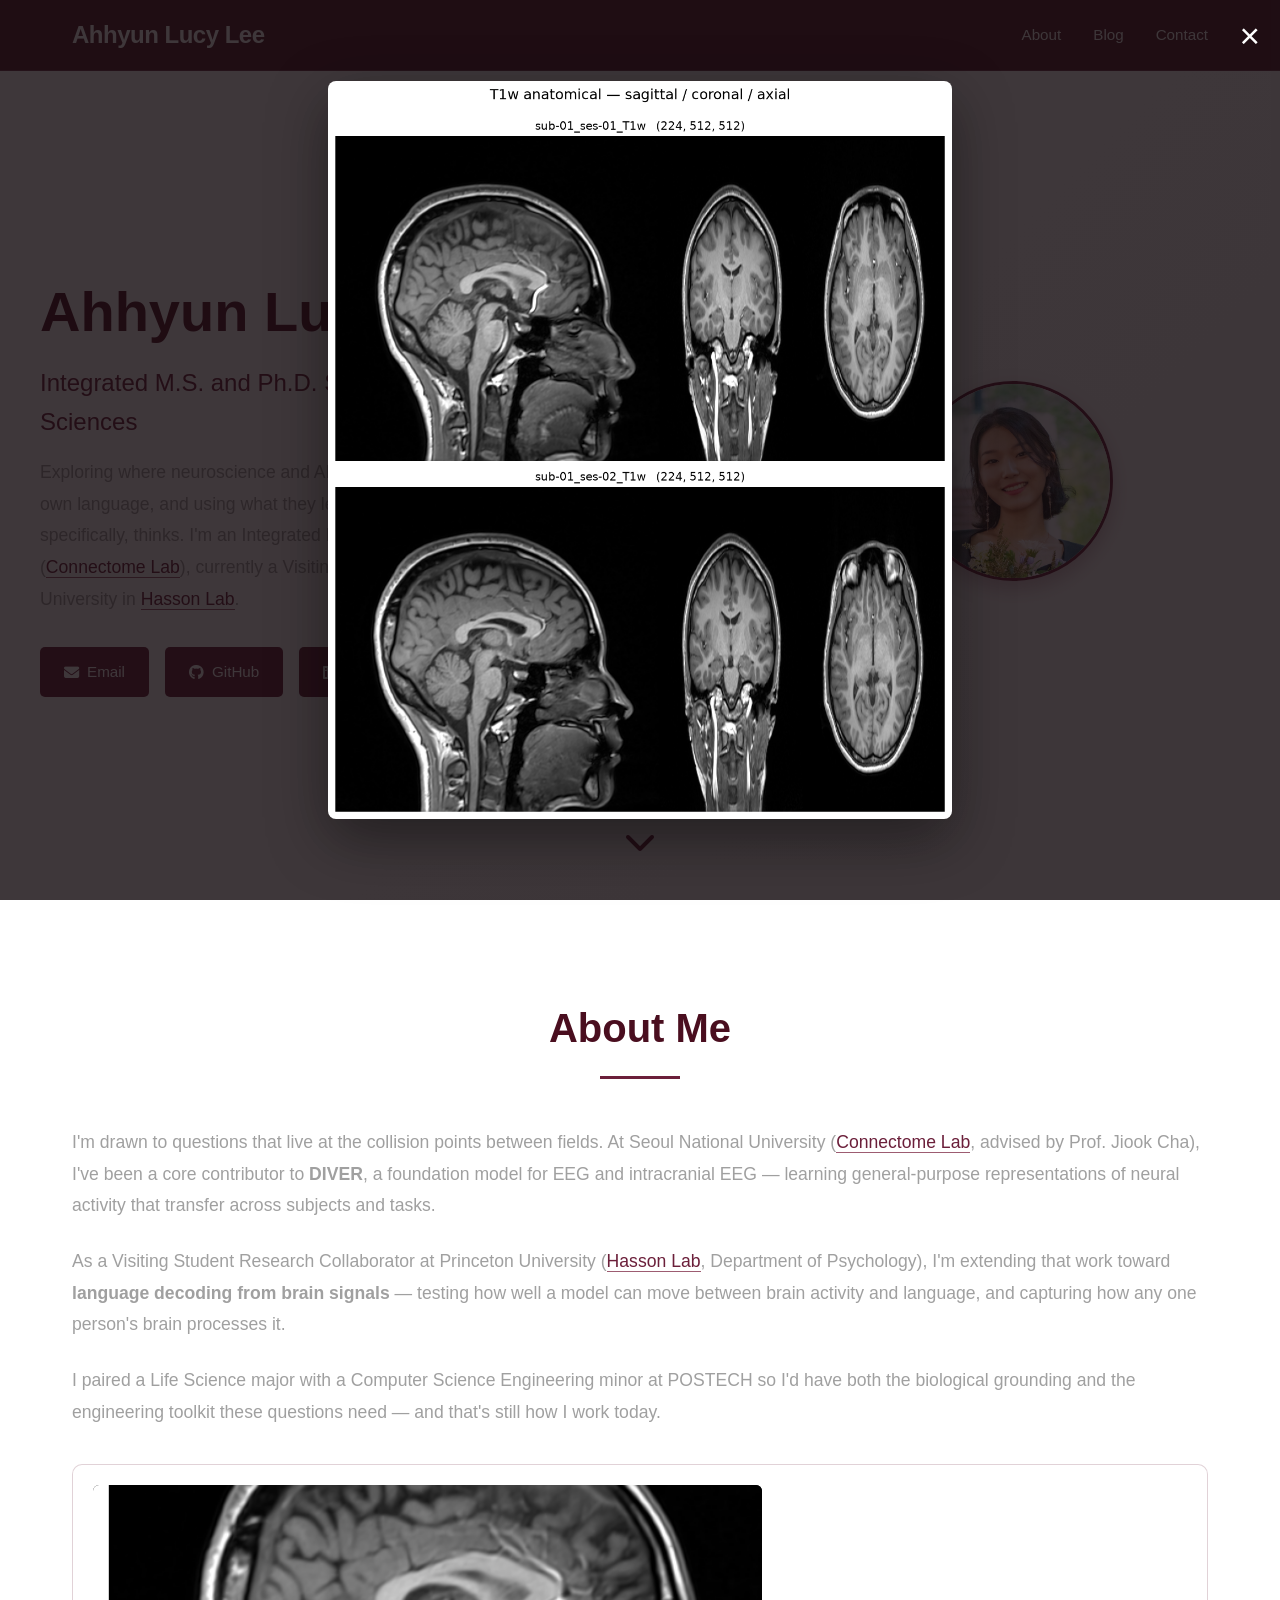
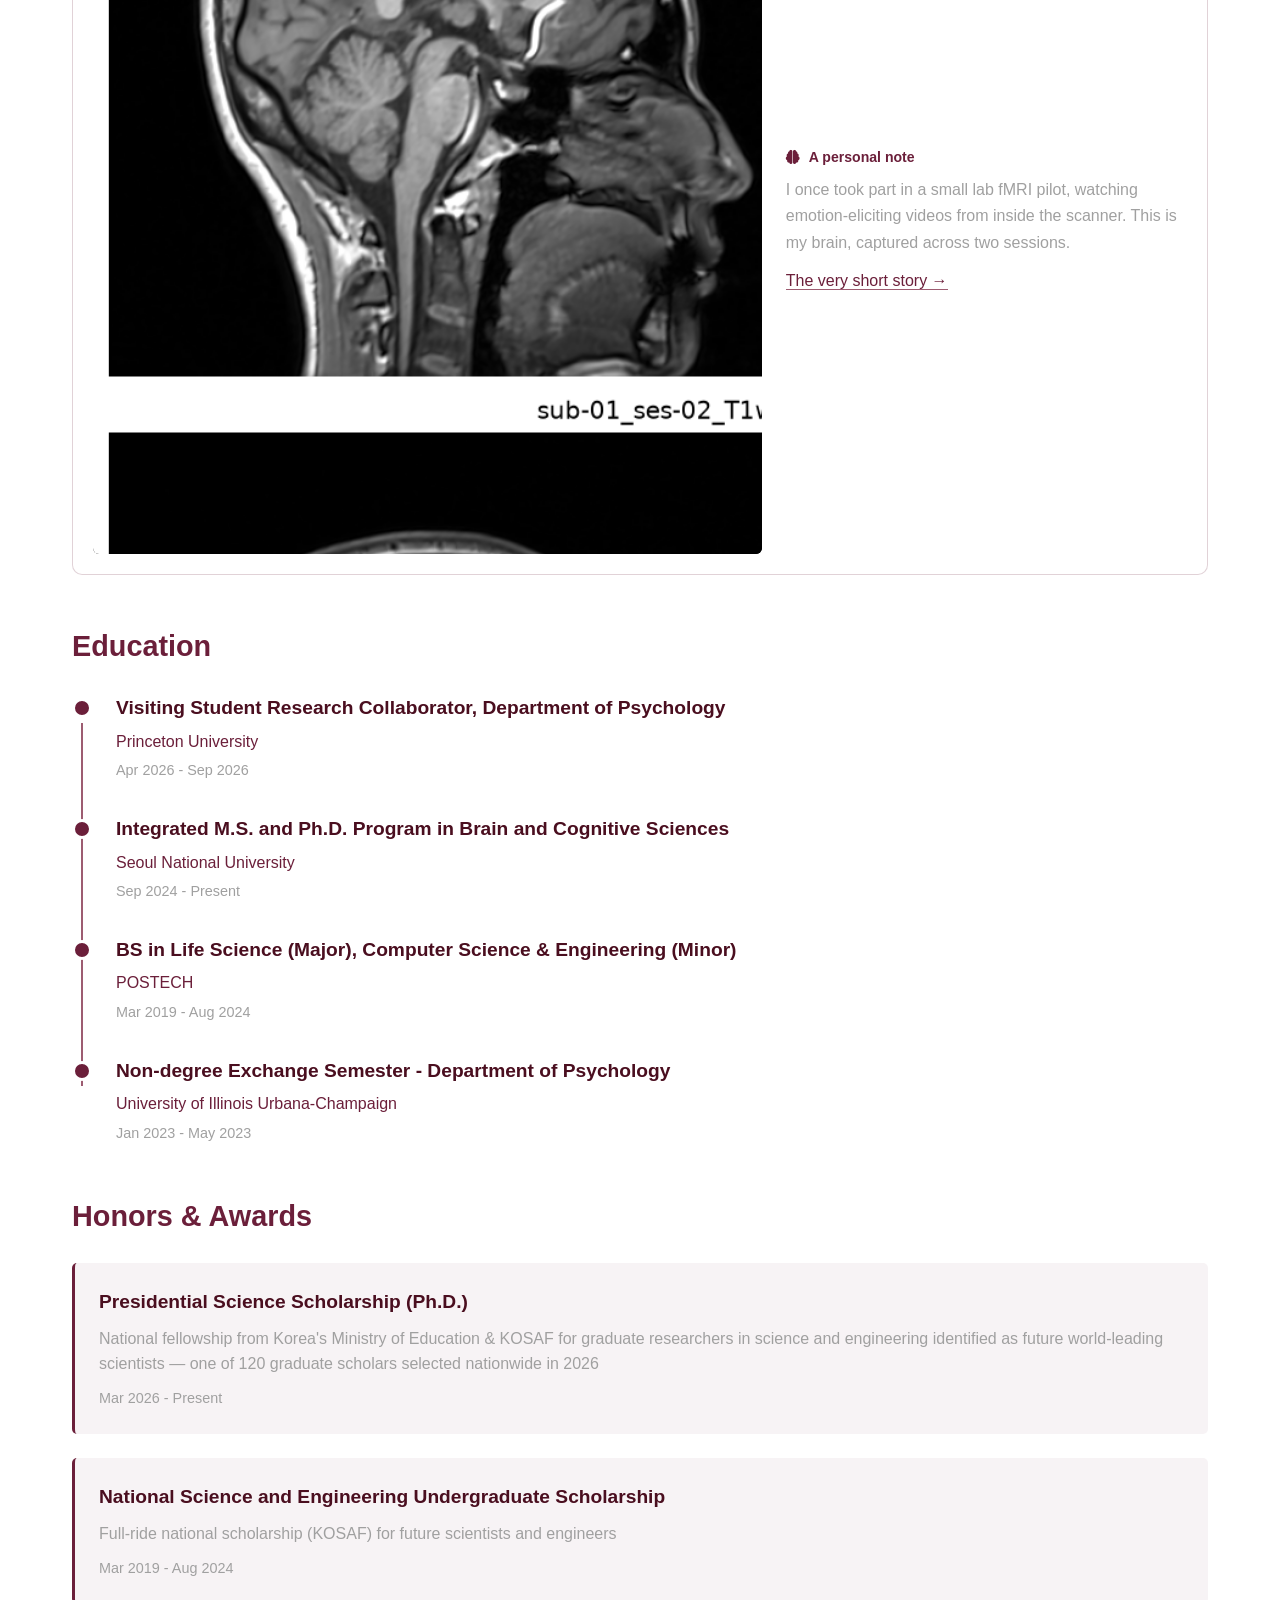
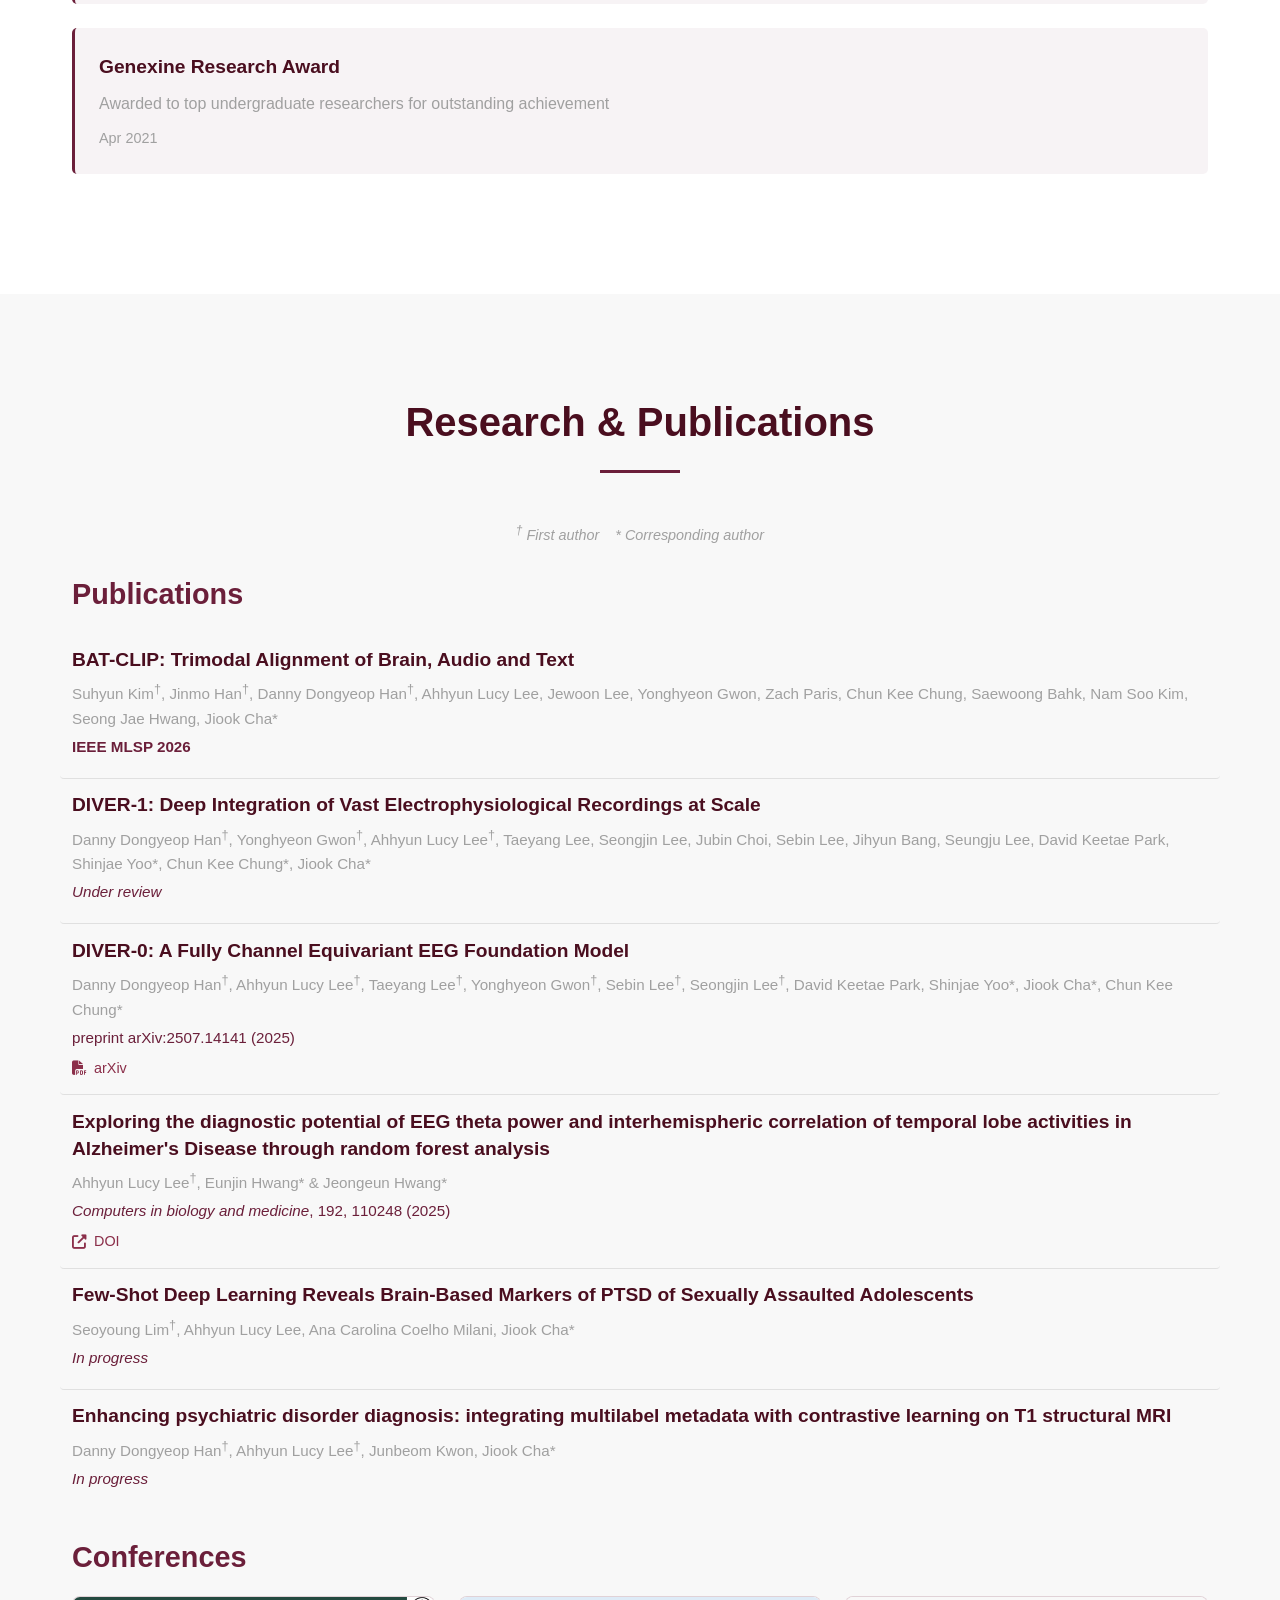
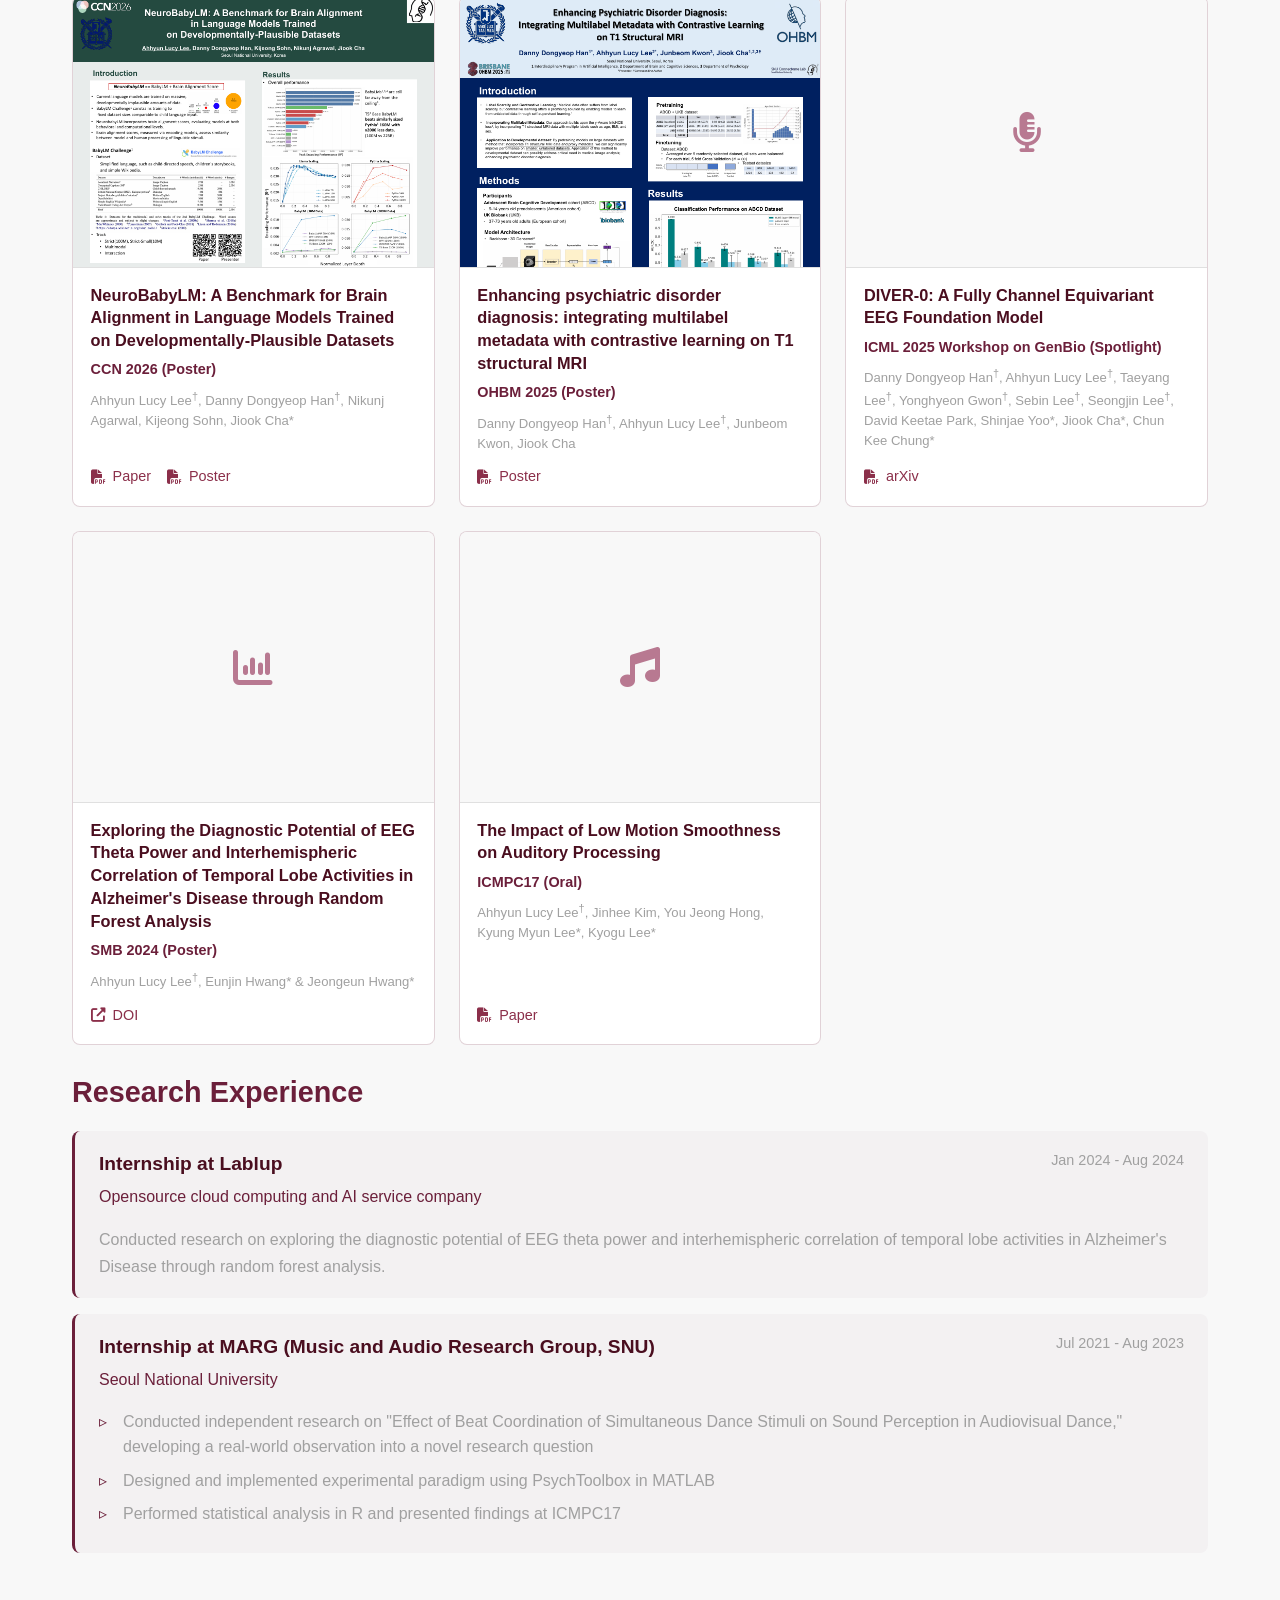
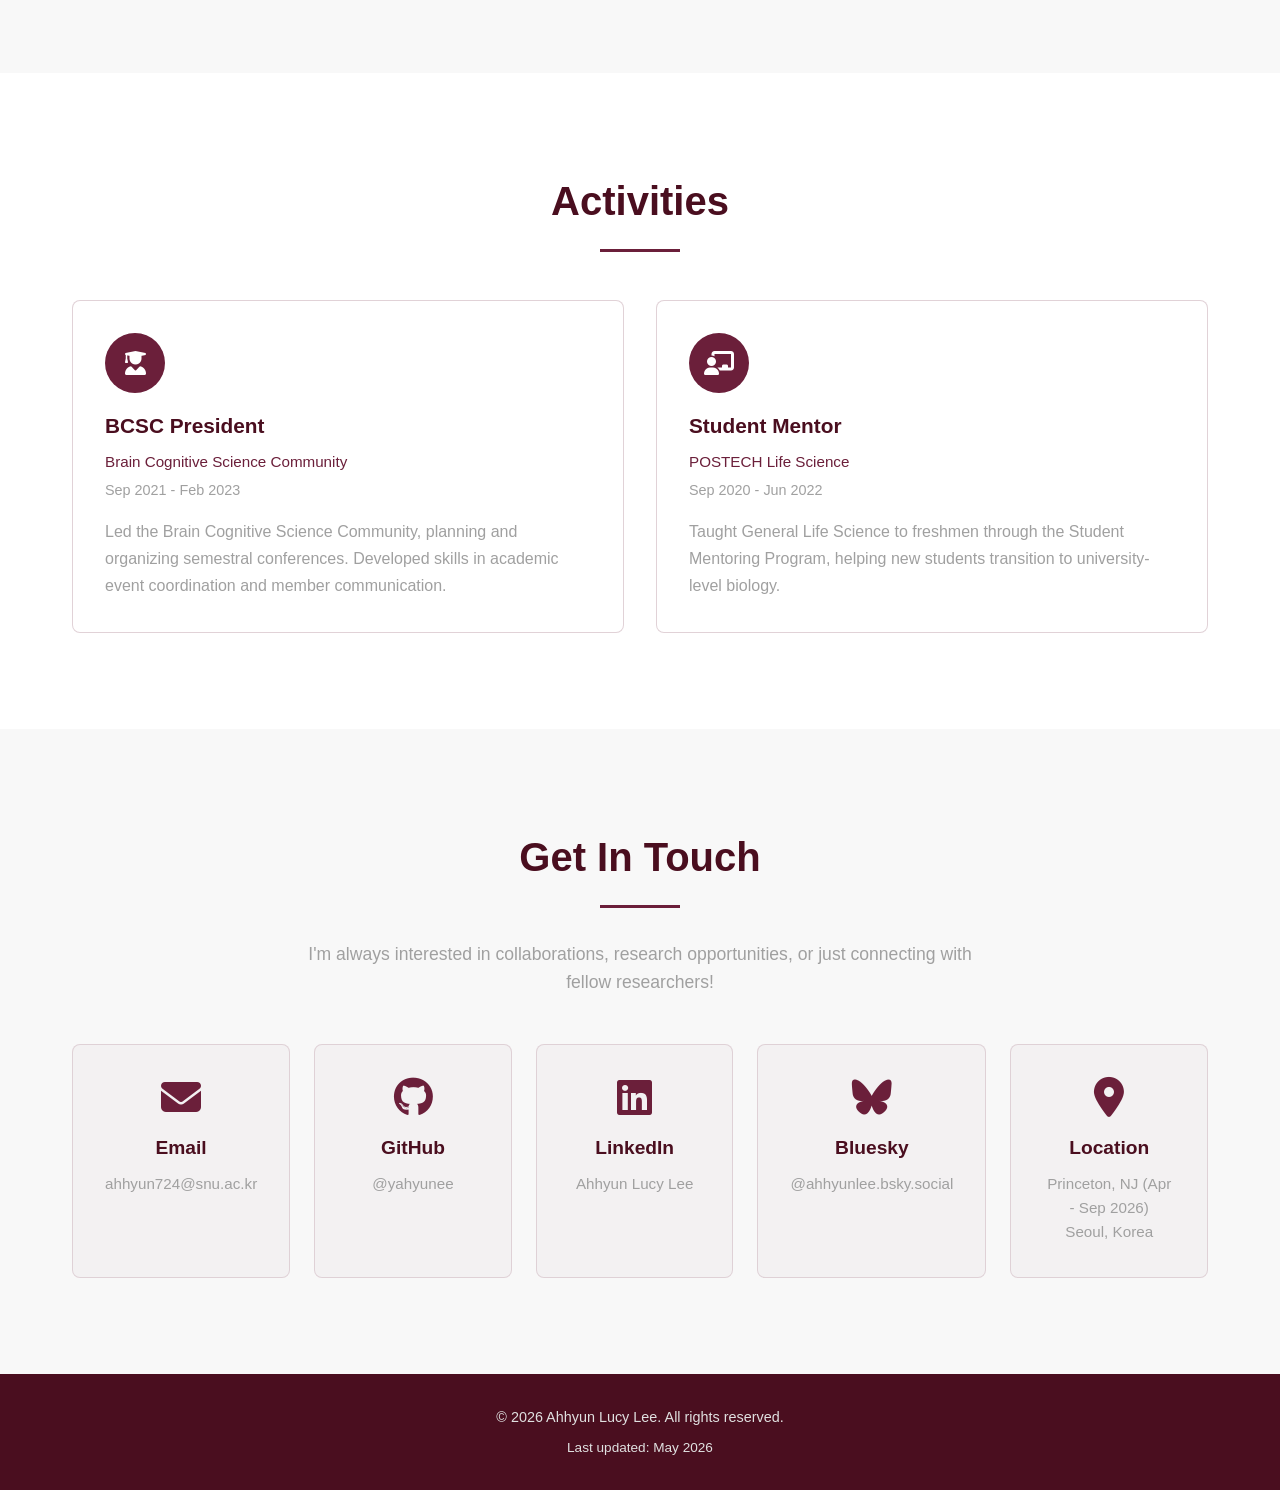
==== index.html @ 01985af8 "Reveal brain scan from profile photo" ====
<!DOCTYPE html>
<html lang="en">
<head>
    <meta charset="UTF-8">
    <meta name="viewport" content="width=device-width, initial-scale=1.0">
    <title>Ahhyun Lucy Lee</title>
    <link rel="icon" type="image/svg+xml" href="favicon.svg">
    <link rel="stylesheet" href="styles.css">
    <link rel="stylesheet" href="https://cdnjs.cloudflare.com/ajax/libs/font-awesome/6.7.2/css/all.min.css">
</head>
<body>
    <!-- Navigation -->
    <nav class="navbar">
        <div class="nav-container">
            <a href="index.html" class="nav-logo">Ahhyun Lucy Lee</a>
            <ul class="nav-menu">
                <li><a href="index.html" class="nav-link active">About</a></li>
                <li><a href="blog.html" class="nav-link">Blog</a></li>
                <li><a href="#contact" class="nav-link">Contact</a></li>
            </ul>
        </div>
    </nav>

    <!-- Hero Section -->
    <section id="home" class="hero">
        <div class="hero-content">
            <div class="hero-text">
                <h1 class="hero-title">Ahhyun Lucy Lee</h1>
                <p class="hero-subtitle">Integrated M.S. and Ph.D. Student in Brain & Cognitive Sciences</p>
                <p class="hero-description">Exploring where neuroscience and AI collide — teaching machines to read the brain's own language, and using what they learn to understand how any one person, specifically, thinks. I'm an Integrated M.S./Ph.D. student at Seoul National University (<a href="https://www.connectomelab.com/" target="_blank" class="inline-link">Connectome Lab</a>), currently a Visiting Student Research Collaborator at Princeton University in <a href="https://hassonlab.princeton.edu/" target="_blank" class="inline-link">Hasson Lab</a>.</p>
                <div class="hero-links">
                    <a href="mailto:ahhyun724@snu.ac.kr" class="hero-btn"><i class="fas fa-envelope"></i> Email</a>
                    <a href="https://github.com/yahyunee" target="_blank" class="hero-btn"><i class="fab fa-github"></i> GitHub</a>
                    <a href="https://www.linkedin.com/in/ahhyun-lucy-lee-64332526b/" target="_blank" class="hero-btn"><i class="fab fa-linkedin"></i> LinkedIn</a>
                    <a href="CV_Ahhyun_Lucy_Lee.pdf" download class="hero-btn"><i class="fas fa-file-pdf"></i> Download CV</a>
                </div>
            </div>
            <!-- Your graduation photo -->
            <div class="hero-image">
                <button class="profile-photo-trigger" type="button" aria-label="View Ahhyun Lucy Lee's structural MRI" aria-expanded="false" aria-controls="brain-reveal-panel">
                    <img src="Image_graduation.png" alt="Ahhyun Lucy Lee" class="profile-photo">
                </button>
            </div>
        </div>
        <a href="#about" class="scroll-down">
            <i class="fas fa-chevron-down"></i>
        </a>
    </section>

    <!-- About Section -->
    <section id="about" class="section">
        <div class="container">
            <h2 class="section-title">About Me</h2>
            <div class="about-content">
                <p class="about-text">
                    I'm drawn to questions that live at the collision points between fields. At Seoul National University (<a href="https://www.connectomelab.com/" target="_blank" class="inline-link">Connectome Lab</a>, advised by Prof. Jiook Cha), I've been a core contributor to <strong>DIVER</strong>, a foundation model for EEG and intracranial EEG — learning general-purpose representations of neural activity that transfer across subjects and tasks.
                </p>
                <p class="about-text">
                    As a Visiting Student Research Collaborator at Princeton University (<a href="https://hassonlab.princeton.edu/" target="_blank" class="inline-link">Hasson Lab</a>, Department of Psychology), I'm extending that work toward <strong>language decoding from brain signals</strong> — testing how well a model can move between brain activity and language, and capturing how any one person's brain processes it.
                </p>
                <p class="about-text">
                    I paired a Life Science major with a Computer Science Engineering minor at POSTECH so I'd have both the biological grounding and the engineering toolkit these questions need — and that's still how I work today.
                </p>

                <aside class="personal-note">
                    <div class="brain-sagittal-preview">
                        <img src="images/personal-fmri-anatomical.png" alt="Sagittal structural MRI view from Ahhyun Lucy Lee's fMRI pilot participation" loading="lazy">
                    </div>
                    <div>
                        <p class="personal-note-label"><i class="fas fa-brain" aria-hidden="true"></i> A personal note</p>
                        <p>I once took part in a small lab fMRI pilot, watching emotion-eliciting videos from inside the scanner. This is my brain, captured across two sessions.</p>
                        <a href="blog.html#post-personal-fmri-pilot" class="inline-link">The very short story →</a>
                    </div>
                </aside>
                <div class="brain-reveal-panel" id="brain-reveal-panel" hidden>
                    <button class="brain-reveal-close" type="button" aria-label="Close brain scan">×</button>
                    <img src="images/personal-fmri-anatomical.png" alt="Structural MRI views from Ahhyun Lucy Lee's fMRI pilot participation">
                </div>

                <div class="education-timeline">
                    <h3 class="subsection-title">Education</h3>
                    <div class="timeline-item">
                        <div class="timeline-marker"></div>
                        <div class="timeline-content">
                            <h4>Visiting Student Research Collaborator, Department of Psychology</h4>
                            <p class="institution">Princeton University</p>
                            <p class="period">Apr 2026 - Sep 2026</p>
                        </div>
                    </div>
                    <div class="timeline-item">
                        <div class="timeline-marker"></div>
                        <div class="timeline-content">
                            <h4>Integrated M.S. and Ph.D. Program in Brain and Cognitive Sciences</h4>
                            <p class="institution">Seoul National University</p>
                            <p class="period">Sep 2024 - Present</p>
                        </div>
                    </div>
                    <div class="timeline-item">
                        <div class="timeline-marker"></div>
                        <div class="timeline-content">
                            <h4>BS in Life Science (Major), Computer Science & Engineering (Minor)</h4>
                            <p class="institution">POSTECH</p>
                            <p class="period">Mar 2019 - Aug 2024</p>
                        </div>
                    </div>
                    <div class="timeline-item">
                        <div class="timeline-marker"></div>
                        <div class="timeline-content">
                            <h4>Non-degree Exchange Semester - Department of Psychology</h4>
                            <p class="institution">University of Illinois Urbana-Champaign</p>
                            <p class="period">Jan 2023 - May 2023</p>
                        </div>
                    </div>
                </div>

                <div class="awards">
                    <h3 class="subsection-title">Honors & Awards</h3>
                    <div class="award-item">
                        <h4>Presidential Science Scholarship (Ph.D.)</h4>
                        <p>National fellowship from Korea's Ministry of Education &amp; KOSAF for graduate researchers in science and engineering identified as future world-leading scientists &mdash; one of 120 graduate scholars selected nationwide in 2026</p>
                        <span class="period">Mar 2026 - Present</span>
                    </div>
                    <div class="award-item">
                        <h4>National Science and Engineering Undergraduate Scholarship</h4>
                        <p>Full-ride national scholarship (KOSAF) for future scientists and engineers</p>
                        <span class="period">Mar 2019 - Aug 2024</span>
                    </div>
                    <div class="award-item">
                        <h4>Genexine Research Award</h4>
                        <p>Awarded to top undergraduate researchers for outstanding achievement</p>
                        <span class="period">Apr 2021</span>
                    </div>
                </div>
            </div>
        </div>
    </section>

    <!-- Research Section -->
    <section id="research" class="section section-dark">
        <div class="container">
            <h2 class="section-title">Research & Publications</h2>

            <p class="authorship-note"><sup>†</sup> First author &nbsp;&nbsp; * Corresponding author</p>

            <div class="research-category">
                <h3 class="subsection-title">Publications</h3>
                <div class="research-item">
                    <h4 class="research-title">BAT-CLIP: Trimodal Alignment of Brain, Audio and Text</h4>
                    <p class="research-authors">Suhyun Kim<sup>†</sup>, Jinmo Han<sup>†</sup>, Danny Dongyeop Han<sup>†</sup>, Ahhyun Lucy Lee, Jewoon Lee, Yonghyeon Gwon, Zach Paris, Chun Kee Chung, Saewoong Bahk, Nam Soo Kim, Seong Jae Hwang, Jiook Cha*</p>
                    <p class="research-venue"><strong>IEEE MLSP 2026</strong></p>
                </div>
                <div class="research-item">
                    <h4 class="research-title">DIVER-1: Deep Integration of Vast Electrophysiological Recordings at Scale</h4>
                    <p class="research-authors">Danny Dongyeop Han<sup>†</sup>, Yonghyeon Gwon<sup>†</sup>, Ahhyun Lucy Lee<sup>†</sup>, Taeyang Lee, Seongjin Lee, Jubin Choi, Sebin Lee, Jihyun Bang, Seungju Lee, David Keetae Park, Shinjae Yoo*, Chun Kee Chung*, Jiook Cha*</p>
                    <p class="research-venue"><em>Under review</em></p>
                </div>
                <div class="research-item">
                    <h4 class="research-title">DIVER-0: A Fully Channel Equivariant EEG Foundation Model</h4>
                    <p class="research-authors">Danny Dongyeop Han<sup>†</sup>, Ahhyun Lucy Lee<sup>†</sup>, Taeyang Lee<sup>†</sup>, Yonghyeon Gwon<sup>†</sup>, Sebin Lee<sup>†</sup>, Seongjin Lee<sup>†</sup>, David Keetae Park, Shinjae Yoo*, Jiook Cha*, Chun Kee Chung*</p>
                    <p class="research-venue">preprint arXiv:2507.14141 (2025)</p>
                    <a href="https://arxiv.org/abs/2507.14141" target="_blank" class="research-link">
                        <i class="fas fa-file-pdf"></i> arXiv
                    </a>
                </div>
                <div class="research-item">
                    <h4 class="research-title">Exploring the diagnostic potential of EEG theta power and interhemispheric correlation of temporal lobe activities in Alzheimer's Disease through random forest analysis</h4>
                    <p class="research-authors">Ahhyun Lucy Lee<sup>†</sup>, Eunjin Hwang* & Jeongeun Hwang*</p>
                    <p class="research-venue"><em>Computers in biology and medicine</em>, 192, 110248 (2025)</p>
                    <a href="https://doi.org/10.1016/j.compbiomed.2025.110248" target="_blank" class="research-link">
                        <i class="fas fa-external-link-alt"></i> DOI
                    </a>
                </div>
                <div class="research-item">
                    <h4 class="research-title">Few-Shot Deep Learning Reveals Brain-Based Markers of PTSD of Sexually Assaulted Adolescents</h4>
                    <p class="research-authors">Seoyoung Lim<sup>†</sup>, Ahhyun Lucy Lee, Ana Carolina Coelho Milani, Jiook Cha*</p>
                    <p class="research-venue"><em>In progress</em></p>
                </div>
                <div class="research-item">
                    <h4 class="research-title">Enhancing psychiatric disorder diagnosis: integrating multilabel metadata with contrastive learning on T1 structural MRI</h4>
                    <p class="research-authors">Danny Dongyeop Han<sup>†</sup>, Ahhyun Lucy Lee<sup>†</sup>, Junbeom Kwon, Jiook Cha*</p>
                    <p class="research-venue"><em>In progress</em></p>
                </div>
            </div>

            <div class="research-category">
                <h3 class="subsection-title">Conferences</h3>
                <div class="conf-grid">
                    <div class="conf-card">
                        <a href="papers/NeuroBabyLM_CCN2026_poster.pdf" target="_blank" class="conf-thumb">
                            <img src="papers/thumbs/neurobabylm-ccn2026-1.png" alt="NeuroBabyLM poster presented at CCN 2026" loading="lazy">
                        </a>
                        <div class="conf-body">
                            <h4 class="conf-title">NeuroBabyLM: A Benchmark for Brain Alignment in Language Models Trained on Developmentally-Plausible Datasets</h4>
                            <p class="conf-venue">CCN 2026 (Poster)</p>
                            <p class="conf-authors">Ahhyun Lucy Lee<sup>†</sup>, Danny Dongyeop Han<sup>†</sup>, Nikunj Agarwal, Kijeong Sohn, Jiook Cha*</p>
                            <div class="conf-links">
                                <a href="papers/NeuroBabyLM_CCN2026_paper.pdf" target="_blank" class="research-link"><i class="fas fa-file-pdf"></i> Paper</a>
                                <a href="papers/NeuroBabyLM_CCN2026_poster.pdf" target="_blank" class="research-link"><i class="fas fa-file-pdf"></i> Poster</a>
                            </div>
                        </div>
                    </div>
                    <div class="conf-card">
                        <a href="papers/OHBM2025_Multiaware_poster.pdf" target="_blank" class="conf-thumb">
                            <img src="papers/thumbs/ohbm2025-multiaware-1.png" alt="Poster presented at OHBM 2025" loading="lazy">
                        </a>
                        <div class="conf-body">
                            <h4 class="conf-title">Enhancing psychiatric disorder diagnosis: integrating multilabel metadata with contrastive learning on T1 structural MRI</h4>
                            <p class="conf-venue">OHBM 2025 (Poster)</p>
                            <p class="conf-authors">Danny Dongyeop Han<sup>†</sup>, Ahhyun Lucy Lee<sup>†</sup>, Junbeom Kwon, Jiook Cha</p>
                            <div class="conf-links">
                                <a href="papers/OHBM2025_Multiaware_poster.pdf" target="_blank" class="research-link"><i class="fas fa-file-pdf"></i> Poster</a>
                            </div>
                        </div>
                    </div>
                    <div class="conf-card">
                        <div class="conf-thumb conf-thumb--empty"><i class="fas fa-microphone-lines"></i></div>
                        <div class="conf-body">
                            <h4 class="conf-title">DIVER-0: A Fully Channel Equivariant EEG Foundation Model</h4>
                            <p class="conf-venue">ICML 2025 Workshop on GenBio (Spotlight)</p>
                            <p class="conf-authors">Danny Dongyeop Han<sup>†</sup>, Ahhyun Lucy Lee<sup>†</sup>, Taeyang Lee<sup>†</sup>, Yonghyeon Gwon<sup>†</sup>, Sebin Lee<sup>†</sup>, Seongjin Lee<sup>†</sup>, David Keetae Park, Shinjae Yoo*, Jiook Cha*, Chun Kee Chung*</p>
                            <div class="conf-links">
                                <a href="https://arxiv.org/abs/2507.14141" target="_blank" class="research-link"><i class="fas fa-file-pdf"></i> arXiv</a>
                            </div>
                        </div>
                    </div>
                    <div class="conf-card">
                        <div class="conf-thumb conf-thumb--empty"><i class="fas fa-chart-column"></i></div>
                        <div class="conf-body">
                            <h4 class="conf-title">Exploring the Diagnostic Potential of EEG Theta Power and Interhemispheric Correlation of Temporal Lobe Activities in Alzheimer's Disease through Random Forest Analysis</h4>
                            <p class="conf-venue">SMB 2024 (Poster)</p>
                            <p class="conf-authors">Ahhyun Lucy Lee<sup>†</sup>, Eunjin Hwang* &amp; Jeongeun Hwang*</p>
                            <div class="conf-links">
                                <a href="https://doi.org/10.1016/j.compbiomed.2025.110248" target="_blank" class="research-link"><i class="fas fa-external-link-alt"></i> DOI</a>
                            </div>
                        </div>
                    </div>
                    <div class="conf-card">
                        <div class="conf-thumb conf-thumb--empty"><i class="fas fa-music"></i></div>
                        <div class="conf-body">
                            <h4 class="conf-title">The Impact of Low Motion Smoothness on Auditory Processing</h4>
                            <p class="conf-venue">ICMPC17 (Oral)</p>
                            <p class="conf-authors">Ahhyun Lucy Lee<sup>†</sup>, Jinhee Kim, You Jeong Hong, Kyung Myun Lee*, Kyogu Lee*</p>
                            <div class="conf-links">
                                <a href="papers/ICMPC17_dance_rhythm_fullpaper.pdf" target="_blank" class="research-link"><i class="fas fa-file-pdf"></i> Paper</a>
                            </div>
                        </div>
                    </div>
                </div>
            </div>

            <div class="research-category">
                <h3 class="subsection-title">Research Experience</h3>
                <div class="experience-item">
                    <div class="experience-header">
                        <div>
                            <h4>Internship at Lablup</h4>
                            <p class="institution">Opensource cloud computing and AI service company</p>
                        </div>
                        <span class="period">Jan 2024 - Aug 2024</span>
                    </div>
                    <p class="experience-desc">Conducted research on exploring the diagnostic potential of EEG theta power and interhemispheric correlation of temporal lobe activities in Alzheimer's Disease through random forest analysis.</p>
                </div>
                <div class="experience-item">
                    <div class="experience-header">
                        <div>
                            <h4>Internship at MARG (Music and Audio Research Group, SNU)</h4>
                            <p class="institution">Seoul National University</p>
                        </div>
                        <span class="period">Jul 2021 - Aug 2023</span>
                    </div>
                    <ul class="experience-list">
                        <li>Conducted independent research on "Effect of Beat Coordination of Simultaneous Dance Stimuli on Sound Perception in Audiovisual Dance," developing a real-world observation into a novel research question</li>
                        <li>Designed and implemented experimental paradigm using PsychToolbox in MATLAB</li>
                        <li>Performed statistical analysis in R and presented findings at ICMPC17</li>
                    </ul>
                </div>
            </div>
        </div>
    </section>

    <!-- Activities Section -->
    <section id="dance" class="section">
        <div class="container">
            <h2 class="section-title">Activities</h2>

            <div class="activities-grid">
                <div class="activity-card">
                    <div class="activity-icon">
                        <i class="fas fa-user-graduate"></i>
                    </div>
                    <h3>BCSC President</h3>
                    <p class="activity-location">Brain Cognitive Science Community</p>
                    <p class="activity-period">Sep 2021 - Feb 2023</p>
                    <p class="activity-desc">
                        Led the Brain Cognitive Science Community, planning and organizing semestral conferences. Developed skills in academic event coordination and member communication.
                    </p>
                </div>

                <div class="activity-card">
                    <div class="activity-icon">
                        <i class="fas fa-chalkboard-teacher"></i>
                    </div>
                    <h3>Student Mentor</h3>
                    <p class="activity-location">POSTECH Life Science</p>
                    <p class="activity-period">Sep 2020 - Jun 2022</p>
                    <p class="activity-desc">
                        Taught General Life Science to freshmen through the Student Mentoring Program, helping new students transition to university-level biology.
                    </p>
                </div>
            </div>
        </div>
    </section>

    <!-- Contact Section -->
    <section id="contact" class="section section-dark">
        <div class="container">
            <h2 class="section-title">Get In Touch</h2>
            <p class="section-intro">I'm always interested in collaborations, research opportunities, or just connecting with fellow researchers!</p>

            <div class="contact-grid">
                <a href="mailto:ahhyun724@snu.ac.kr" class="contact-card">
                    <i class="fas fa-envelope"></i>
                    <h3>Email</h3>
                    <p>ahhyun724@snu.ac.kr</p>
                </a>

                <a href="https://github.com/yahyunee" target="_blank" class="contact-card">
                    <i class="fab fa-github"></i>
                    <h3>GitHub</h3>
                    <p>@yahyunee</p>
                </a>

                <a href="https://www.linkedin.com/in/ahhyun-lucy-lee-64332526b/" target="_blank" class="contact-card">
                    <i class="fab fa-linkedin"></i>
                    <h3>LinkedIn</h3>
                    <p>Ahhyun Lucy Lee</p>
                </a>

                <a href="https://bsky.app/profile/ahhyunlee.bsky.social" target="_blank" class="contact-card">
                    <i class="fa-brands fa-bluesky"></i>
                    <h3>Bluesky</h3>
                    <p>@ahhyunlee.bsky.social</p>
                </a>

                <div class="contact-card">
                    <i class="fas fa-map-marker-alt"></i>
                    <h3>Location</h3>
                    <p>Princeton, NJ (Apr - Sep 2026)<br>Seoul, Korea</p>
                </div>
            </div>
        </div>
    </section>

    <!-- Footer -->
    <footer class="footer">
        <p>&copy; 2026 Ahhyun Lucy Lee. All rights reserved.</p>
        <p class="footer-note">Last updated: May 2026</p>
    </footer>

    <script src="script.js"></script>
</body>
</html>
---- styles.css ----
/* Winter Deep Color Palette - Burgundy Dominant */
:root {
    --burgundy-dark: #4a0e1f;
    --burgundy-medium: #6b1f3a;
    --burgundy-light: #8b2f4a;
    --burgundy-accent: #9d5c71;
    --burgundy-pale: #b87991;
    --white: #ffffff;
    --off-white: #f8f8f8;
    --black: #1a1a1a;
    --gray-light: #e0e0e0;
    --gray-medium: #a0a0a0;
    --accent: #c9949d;
}

/* Global Styles */
* {
    margin: 0;
    padding: 0;
    box-sizing: border-box;
}

html {
    scroll-behavior: smooth;
}

body {
    font-family: 'Segoe UI', Tahoma, Geneva, Verdana, sans-serif;
    background-color: var(--white);
    color: var(--black);
    line-height: 1.6;
    overflow-x: hidden;
}

.container {
    max-width: 1200px;
    margin: 0 auto;
    padding: 0 2rem;
}

/* Navigation */
.navbar {
    position: fixed;
    top: 0;
    width: 100%;
    background-color: rgba(74, 14, 31, 0.95);
    backdrop-filter: blur(10px);
    z-index: 1000;
    border-bottom: 1px solid rgba(184, 121, 145, 0.3);
}

.nav-container {
    max-width: 1200px;
    margin: 0 auto;
    padding: 1rem 2rem;
    display: flex;
    justify-content: space-between;
    align-items: center;
}

.nav-logo {
    font-size: 1.5rem;
    font-weight: 600;
    color: var(--white);
    text-decoration: none;
    letter-spacing: -0.5px;
}

.nav-menu {
    display: flex;
    list-style: none;
    gap: 2rem;
}

.nav-link {
    color: var(--off-white);
    text-decoration: none;
    font-size: 0.95rem;
    transition: color 0.3s ease;
    position: relative;
}

.nav-link::after {
    content: '';
    position: absolute;
    bottom: -5px;
    left: 0;
    width: 0;
    height: 2px;
    background-color: var(--burgundy-pale);
    transition: width 0.3s ease;
}

.nav-link:hover {
    color: var(--white);
}

.nav-link:hover::after {
    width: 100%;
}

.nav-link.active {
    color: var(--white);
}

.nav-link.active::after {
    width: 100%;
}

/* Hero Section */
.hero {
    min-height: 100vh;
    display: flex;
    align-items: center;
    justify-content: center;
    background: linear-gradient(135deg, var(--white) 0%, var(--off-white) 100%);
    padding: 8rem 2rem 4rem;
    position: relative;
}

.hero-content {
    max-width: 1200px;
    display: grid;
    grid-template-columns: 1.5fr 1fr;
    gap: 4rem;
    align-items: center;
}

.hero-title {
    font-size: 3.5rem;
    margin-bottom: 0.5rem;
    background: linear-gradient(135deg, var(--burgundy-dark) 0%, var(--burgundy-medium) 100%);
    -webkit-background-clip: text;
    -webkit-text-fill-color: transparent;
    background-clip: text;
}

.hero-subtitle {
    font-size: 1.5rem;
    color: var(--burgundy-medium);
    margin-bottom: 1rem;
}

.hero-description {
    font-size: 1.1rem;
    color: var(--gray-medium);
    margin-bottom: 2rem;
    line-height: 1.8;
}

.hero-links {
    display: flex;
    gap: 1rem;
    flex-wrap: wrap;
}

.hero-btn {
    display: inline-flex;
    align-items: center;
    gap: 0.5rem;
    padding: 0.8rem 1.5rem;
    background-color: var(--burgundy-medium);
    color: var(--white);
    text-decoration: none;
    border-radius: 5px;
    transition: all 0.3s ease;
    font-size: 0.95rem;
}

.hero-btn:hover {
    background-color: var(--burgundy-light);
    transform: translateY(-2px);
}

.hero-image {
    display: flex;
    justify-content: center;
    align-items: center;
}

.profile-photo {
    width: 200px;
    height: 200px;
    border-radius: 50%;
    object-fit: cover;
    border: 3px solid var(--burgundy-medium);
    box-shadow: 0 8px 20px rgba(107, 31, 58, 0.3);
    transition: transform 0.25s ease, box-shadow 0.25s ease;
}

.profile-photo-trigger {
    padding: 0;
    border: 0;
    border-radius: 50%;
    background: transparent;
    cursor: pointer;
}

.profile-photo-trigger:hover .profile-photo {
    box-shadow: 0 10px 26px rgba(107, 31, 58, 0.48);
    transform: translateY(-2px);
}

.profile-photo-trigger:focus-visible {
    outline: 3px solid var(--burgundy-medium);
    outline-offset: 4px;
}

.image-placeholder {
    width: 300px;
    height: 300px;
    border-radius: 50%;
    background: linear-gradient(135deg, var(--burgundy-light) 0%, var(--burgundy-medium) 100%);
    display: flex;
    align-items: center;
    justify-content: center;
    border: 3px solid var(--burgundy-accent);
    color: var(--white);
    font-size: 1.1rem;
}

.scroll-down {
    position: absolute;
    bottom: 2rem;
    left: 50%;
    transform: translateX(-50%);
    color: var(--burgundy-medium);
    font-size: 2rem;
    animation: bounce 2s infinite;
}

@keyframes bounce {
    0%, 20%, 50%, 80%, 100% {
        transform: translateX(-50%) translateY(0);
    }
    40% {
        transform: translateX(-50%) translateY(-10px);
    }
    60% {
        transform: translateX(-50%) translateY(-5px);
    }
}

/* Sections */
.section {
    padding: 6rem 0;
}

.section-dark {
    background-color: var(--off-white);
}

.section-title {
    font-size: 2.5rem;
    text-align: center;
    margin-bottom: 3rem;
    color: var(--burgundy-dark);
    position: relative;
}

.section-title::after {
    content: '';
    display: block;
    width: 80px;
    height: 3px;
    background-color: var(--burgundy-medium);
    margin: 1rem auto 0;
}

.section-intro {
    text-align: center;
    font-size: 1.1rem;
    color: var(--gray-medium);
    max-width: 700px;
    margin: -1rem auto 3rem;
}

.subsection-title {
    font-size: 1.8rem;
    color: var(--burgundy-medium);
    margin: 2rem 0 1.5rem;
}

/* About Section */
.about-text {
    font-size: 1.1rem;
    color: var(--gray-medium);
    margin-bottom: 1.5rem;
    line-height: 1.8;
}

.education-timeline {
    margin-top: 3rem;
}

.timeline-item {
    display: flex;
    gap: 1.5rem;
    margin-bottom: 2rem;
    position: relative;
}

.timeline-item:not(:last-child)::before {
    content: '';
    position: absolute;
    left: 9px;
    top: 30px;
    width: 2px;
    height: calc(100% + 2rem);
    background-color: var(--burgundy-accent);
}

.timeline-marker {
    width: 20px;
    height: 20px;
    background-color: var(--burgundy-medium);
    border-radius: 50%;
    flex-shrink: 0;
    margin-top: 5px;
    border: 3px solid var(--white);
}

.timeline-content h4 {
    font-size: 1.2rem;
    color: var(--burgundy-dark);
    margin-bottom: 0.3rem;
}

.institution {
    color: var(--burgundy-medium);
    font-size: 1rem;
    margin-bottom: 0.3rem;
}

.period {
    color: var(--gray-medium);
    font-size: 0.9rem;
}

/* Awards */
.awards {
    margin-top: 3rem;
}

.award-item {
    background-color: rgba(107, 31, 58, 0.05);
    border-left: 3px solid var(--burgundy-medium);
    padding: 1.5rem;
    margin-bottom: 1.5rem;
    border-radius: 5px;
}

.award-item h4 {
    color: var(--burgundy-dark);
    font-size: 1.2rem;
    margin-bottom: 0.5rem;
}

.award-item p {
    color: var(--gray-medium);
    margin-bottom: 0.5rem;
}

/* Inline link styling for prose */
.inline-link {
    color: var(--burgundy-medium);
    text-decoration: none;
    border-bottom: 1px solid var(--burgundy-accent);
    transition: color 0.3s ease, border-color 0.3s ease;
}

.inline-link:hover {
    color: var(--burgundy-dark);
    border-bottom-color: var(--burgundy-dark);
}

/* Authorship note in research section */
.authorship-note {
    text-align: center;
    color: var(--gray-medium);
    font-size: 0.9rem;
    margin-bottom: 1.25rem;
    font-style: italic;
}

/* Research Section */
#research .subsection-title {
    margin: 1.5rem 0 1rem;
}

.research-category {
    margin-bottom: 1.5rem;
}

.research-item {
    padding: 0.85rem 0.75rem;
    margin: 0 -0.75rem;
    border-bottom: 1px solid var(--gray-light);
    border-radius: 4px;
    transition: background-color 0.2s ease;
}

.research-item:last-child {
    border-bottom: none;
}

.research-item:hover {
    background-color: rgba(107, 31, 58, 0.035);
}

.research-title {
    font-size: 1.2rem;
    color: var(--burgundy-dark);
    margin-bottom: 0.35rem;
    line-height: 1.4;
}

.research-authors {
    color: var(--gray-medium);
    font-size: 0.95rem;
    margin-bottom: 0.25rem;
}

.research-venue {
    color: var(--burgundy-medium);
    font-size: 0.95rem;
    margin-bottom: 0.3rem;
}

.research-link {
    display: inline-flex;
    align-items: center;
    gap: 0.5rem;
    color: var(--burgundy-light);
    text-decoration: none;
    font-size: 0.9rem;
    transition: color 0.3s ease;
}

.research-link:hover {
    color: var(--burgundy-accent);
}

.research-link + .research-link {
    margin-left: 1.25rem;
}

/* Personal note */
.personal-note {
    display: grid;
    grid-template-columns: minmax(280px, 1.25fr) minmax(220px, 0.75fr);
    align-items: center;
    gap: 1.5rem;
    margin-top: 2.25rem;
    padding: 1.25rem;
    background: rgba(255, 255, 255, 0.72);
    border: 1px solid rgba(107, 31, 58, 0.2);
    border-radius: 10px;
}

.brain-sagittal-preview {
    position: relative;
    aspect-ratio: 1 / 1;
    overflow: hidden;
    border-radius: 6px;
    background: #111;
}

.brain-sagittal-preview img {
    display: block;
    width: 100%;
    height: 100%;
    object-fit: cover;
    object-position: left center;
    transform: scale(2);
    transform-origin: left 30%;
}

.brain-reveal-panel {
    position: fixed;
    z-index: 10001;
    inset: 0;
    display: grid;
    place-items: center;
    padding: 2rem;
    background: rgba(20, 11, 15, 0.82);
}

.brain-reveal-panel img {
    max-width: min(960px, 92vw);
    max-height: 82vh;
    border-radius: 8px;
    box-shadow: 0 20px 60px rgba(0, 0, 0, 0.45);
}

.brain-reveal-close {
    position: absolute;
    top: 1rem;
    right: 1.25rem;
    border: 0;
    background: transparent;
    color: #fff;
    font-size: 2.2rem;
    cursor: pointer;
}

.personal-note-label {
    margin-bottom: 0.55rem;
    color: var(--burgundy-medium);
    font-size: 0.88rem;
    font-weight: 600;
}

.personal-note-label i {
    margin-right: 0.35rem;
}

.personal-note > div > p:not(.personal-note-label) {
    margin-bottom: 0.75rem;
    color: var(--gray-medium);
    line-height: 1.65;
}

/* Experience */
.experience-item {
    background-color: rgba(107, 31, 58, 0.03);
    padding: 1.1rem 1.5rem;
    border-radius: 8px;
    margin-bottom: 1rem;
    border-left: 3px solid var(--burgundy-medium);
}

.experience-header {
    display: flex;
    justify-content: space-between;
    align-items: flex-start;
    margin-bottom: 0.7rem;
    gap: 1rem;
}

.experience-header h4 {
    color: var(--burgundy-dark);
    font-size: 1.2rem;
    margin-bottom: 0.3rem;
}

.experience-desc {
    color: var(--gray-medium);
    line-height: 1.7;
}

.experience-list {
    list-style: none;
    padding-left: 0;
}

.experience-list li {
    color: var(--gray-medium);
    margin-bottom: 0.5rem;
    padding-left: 1.5rem;
    position: relative;
}

.experience-list li::before {
    content: '▹';
    position: absolute;
    left: 0;
    color: var(--burgundy-medium);
}

/* Skills Section */
.skills-grid {
    display: grid;
    grid-template-columns: repeat(auto-fit, minmax(280px, 1fr));
    gap: 2rem;
    margin-top: 2rem;
}

.skill-category {
    background-color: rgba(107, 31, 58, 0.03);
    padding: 2rem;
    border-radius: 8px;
    border: 1px solid rgba(107, 31, 58, 0.15);
}

.skill-category h3 {
    color: var(--burgundy-dark);
    font-size: 1.3rem;
    margin-bottom: 1.5rem;
    display: flex;
    align-items: center;
    gap: 0.5rem;
}

.skill-category i {
    color: var(--burgundy-medium);
}

.skill-items {
    display: flex;
    flex-wrap: wrap;
    gap: 0.8rem;
}

.skill-badge {
    background-color: var(--white);
    color: var(--burgundy-dark);
    padding: 0.5rem 1rem;
    border-radius: 5px;
    font-size: 0.9rem;
    border: 1px solid var(--burgundy-medium);
}

.skill-list p {
    color: var(--gray-medium);
    margin-bottom: 0.8rem;
    padding-left: 1rem;
    position: relative;
}

.skill-list p::before {
    content: '•';
    position: absolute;
    left: 0;
    color: var(--burgundy-medium);
}

/* Activities Section */
.activities-grid {
    display: grid;
    grid-template-columns: repeat(auto-fit, minmax(280px, 1fr));
    gap: 2rem;
    margin-top: 2rem;
}

.activity-card {
    background-color: var(--white);
    padding: 2rem;
    border-radius: 8px;
    border: 1px solid rgba(107, 31, 58, 0.2);
}

.activity-icon {
    width: 60px;
    height: 60px;
    background-color: var(--burgundy-medium);
    border-radius: 50%;
    display: flex;
    align-items: center;
    justify-content: center;
    font-size: 1.5rem;
    color: var(--white);
    margin-bottom: 1rem;
}

.activity-card h3 {
    font-size: 1.3rem;
    color: var(--burgundy-dark);
    margin-bottom: 0.5rem;
}

.activity-location {
    color: var(--burgundy-medium);
    font-size: 0.95rem;
    margin-bottom: 0.3rem;
}

.activity-period {
    color: var(--gray-medium);
    font-size: 0.9rem;
    margin-bottom: 1rem;
}

.activity-desc {
    color: var(--gray-medium);
    line-height: 1.7;
}

/* Contact Section */
.contact-grid {
    display: grid;
    grid-template-columns: repeat(5, 1fr);
    gap: 1.5rem;
    margin-top: 2rem;
}

.contact-card {
    background-color: rgba(107, 31, 58, 0.03);
    padding: 2rem;
    border-radius: 8px;
    text-align: center;
    text-decoration: none;
    color: inherit;
    border: 1px solid rgba(107, 31, 58, 0.15);
    transition: all 0.3s ease;
}

a.contact-card:hover {
    transform: translateY(-5px);
    border-color: var(--burgundy-medium);
    background-color: rgba(107, 31, 58, 0.08);
}

.contact-card i {
    font-size: 2.5rem;
    color: var(--burgundy-medium);
    margin-bottom: 1rem;
}

.contact-card h3 {
    font-size: 1.2rem;
    color: var(--burgundy-dark);
    margin-bottom: 0.5rem;
}

.contact-card p {
    color: var(--gray-medium);
    font-size: 0.95rem;
}

/* Blog Page */
.blog-hero {
    background: linear-gradient(135deg, var(--burgundy-dark) 0%, var(--burgundy-medium) 100%);
    color: var(--white);
    padding: 10rem 2rem 4rem;
    text-align: center;
}

.blog-page-title {
    font-size: 3.5rem;
    margin-bottom: 0.75rem;
    color: var(--white);
}

.blog-page-subtitle {
    font-size: 1.2rem;
    color: var(--off-white);
    opacity: 0.9;
}

.posts-list {
    display: flex;
    flex-direction: column;
    gap: 3rem;
    max-width: 800px;
    margin: 0 auto;
}

.blog-post {
    background-color: rgba(107, 31, 58, 0.03);
    border: 1px solid rgba(107, 31, 58, 0.15);
    border-radius: 10px;
    padding: 2rem;
    transition: transform 0.3s ease, border-color 0.3s ease;
}

.blog-post:hover {
    transform: translateY(-3px);
    border-color: var(--burgundy-medium);
}

.blog-post-header {
    margin-bottom: 1.5rem;
}

.blog-post-title {
    font-size: 1.8rem;
    color: var(--burgundy-dark);
    margin-bottom: 0.4rem;
    line-height: 1.3;
}

.blog-post-meta {
    color: var(--burgundy-medium);
    font-size: 0.95rem;
    font-style: italic;
}

.blog-post-description {
    color: var(--gray-medium);
    line-height: 1.8;
    font-size: 1.05rem;
    margin-top: 1.5rem;
}

.blog-post-gallery {
    display: grid;
    gap: 0.75rem;
    margin: 1.5rem 0;
}

.blog-post-gallery.gallery-1 {
    grid-template-columns: 1fr;
}

.blog-post-gallery.gallery-2 {
    grid-template-columns: 1fr 1fr;
}

.blog-post-gallery.gallery-multi {
    grid-template-columns: repeat(auto-fit, minmax(200px, 1fr));
}

.blog-post-image {
    overflow: hidden;
    border-radius: 8px;
    background-color: var(--off-white);
}

.blog-post-image img {
    width: 100%;
    height: 100%;
    object-fit: cover;
    display: block;
    transition: transform 0.4s ease;
    cursor: zoom-in;
}

.blog-post-image:hover img {
    transform: scale(1.03);
}

/* Lightbox */
.lightbox {
    position: fixed;
    inset: 0;
    background: rgba(0, 0, 0, 0.9);
    display: flex;
    align-items: center;
    justify-content: center;
    z-index: 1000;
    opacity: 0;
    pointer-events: none;
    transition: opacity 0.2s ease;
}

.lightbox.open {
    opacity: 1;
    pointer-events: auto;
}

.lightbox-img {
    max-width: 92vw;
    max-height: 88vh;
    object-fit: contain;
    border-radius: 4px;
    box-shadow: 0 8px 40px rgba(0, 0, 0, 0.5);
    cursor: zoom-out;
}

.lightbox-btn {
    position: absolute;
    background: rgba(255, 255, 255, 0.1);
    color: #fff;
    border: none;
    width: 48px;
    height: 48px;
    border-radius: 50%;
    font-size: 1.5rem;
    cursor: pointer;
    display: flex;
    align-items: center;
    justify-content: center;
    transition: background 0.2s ease;
}

.lightbox-btn:hover {
    background: rgba(255, 255, 255, 0.25);
}

.lightbox-close {
    top: 1.5rem;
    right: 1.5rem;
}

.lightbox-prev {
    left: 1.5rem;
    top: 50%;
    transform: translateY(-50%);
}

.lightbox-next {
    right: 1.5rem;
    top: 50%;
    transform: translateY(-50%);
}

.lightbox-counter {
    position: absolute;
    bottom: 1.5rem;
    left: 50%;
    transform: translateX(-50%);
    color: rgba(255, 255, 255, 0.7);
    font-size: 0.9rem;
    letter-spacing: 0.05em;
}

@media (max-width: 600px) {
    .lightbox-prev { left: 0.5rem; }
    .lightbox-next { right: 0.5rem; }
    .lightbox-close { top: 0.5rem; right: 0.5rem; }
}

.blog-empty {
    display: flex;
    flex-direction: column;
    align-items: center;
    justify-content: center;
    gap: 1rem;
    padding: 4rem 2rem;
    color: var(--gray-medium);
    text-align: center;
}

.blog-empty i {
    font-size: 3rem;
    color: var(--burgundy-accent);
}

.blog-empty p {
    font-size: 1.1rem;
}

@media (max-width: 768px) {
    .blog-page-title {
        font-size: 2.5rem;
    }

    .blog-post {
        padding: 1.5rem;
    }

    .blog-post-title {
        font-size: 1.5rem;
    }

    .blog-post-gallery.gallery-2 {
        grid-template-columns: 1fr;
    }
}

/* Footer */
.footer {
    background-color: var(--burgundy-dark);
    text-align: center;
    padding: 2rem;
    color: var(--gray-light);
    font-size: 0.9rem;
}

.footer-note {
    margin-top: 0.5rem;
    font-size: 0.85rem;
    color: var(--gray-light);
}

@media (max-width: 1024px) {
    .contact-grid {
        grid-template-columns: repeat(3, 1fr);
    }
}

/* Responsive Design */
@media (max-width: 768px) {
    .nav-menu {
        flex-direction: column;
        position: absolute;
        top: 100%;
        right: -100%;
        background-color: var(--burgundy-dark);
        width: 100%;
        padding: 2rem;
        gap: 1rem;
        transition: right 0.3s ease;
    }

    .nav-menu.active {
        right: 0;
    }

    .hero-content {
        grid-template-columns: 1fr;
        text-align: center;
    }

    .hero-title {
        font-size: 2.5rem;
    }

    .hero-subtitle {
        font-size: 1.2rem;
    }

    .hero-links {
        justify-content: center;
    }

    .personal-note {
        grid-template-columns: 1fr;
        gap: 1.25rem;
    }

    .profile-photo {
        width: 150px;
        height: 150px;
    }

    .image-placeholder {
        width: 200px;
        height: 200px;
    }

    .section-title {
        font-size: 2rem;
    }

    .projects-grid,
    .activities-grid,
    .contact-grid {
        grid-template-columns: 1fr;
    }

    .experience-header {
        flex-direction: column;
    }

    .project-header {
        flex-direction: column;
        align-items: flex-start;
    }
}

@media (max-width: 480px) {
    .container {
        padding: 0 1rem;
    }

    .nav-container {
        padding: 1rem;
    }

    .hero {
        padding: 6rem 1rem 3rem;
    }

    .hero-title {
        font-size: 2rem;
    }

    .section {
        padding: 4rem 0;
    }
}

/* Conferences grid */
.conf-grid {
    display: grid;
    grid-template-columns: repeat(auto-fill, minmax(280px, 1fr));
    gap: 1.5rem;
    margin-top: 0.5rem;
}

.conf-card {
    display: flex;
    flex-direction: column;
    background-color: var(--white);
    border: 1px solid rgba(107, 31, 58, 0.2);
    border-radius: 8px;
    overflow: hidden;
    transition: transform 0.2s ease, box-shadow 0.2s ease;
}

.conf-card:hover {
    transform: translateY(-3px);
    box-shadow: 0 6px 18px rgba(74, 14, 31, 0.12);
}

.conf-thumb {
    display: block;
    aspect-ratio: 4 / 3;
    overflow: hidden;
    background-color: var(--off-white);
    border-bottom: 1px solid var(--gray-light);
}

.conf-thumb img {
    width: 100%;
    height: 100%;
    object-fit: cover;
    object-position: top center;
    display: block;
}

.conf-thumb--empty {
    display: flex;
    align-items: center;
    justify-content: center;
    color: var(--burgundy-pale);
    font-size: 2.5rem;
}

.conf-body {
    display: flex;
    flex-direction: column;
    padding: 1rem 1.1rem 1.1rem;
    flex: 1;
}

.conf-title {
    font-size: 1.02rem;
    line-height: 1.4;
    color: var(--burgundy-dark);
    margin-bottom: 0.4rem;
}

.conf-venue {
    color: var(--burgundy-medium);
    font-size: 0.9rem;
    font-weight: 600;
    margin-bottom: 0.4rem;
}

.conf-authors {
    color: var(--gray-medium);
    font-size: 0.82rem;
    line-height: 1.5;
    margin-bottom: 0.75rem;
}

.conf-links {
    margin-top: auto;
    display: flex;
    flex-wrap: wrap;
    gap: 1rem;
}

.conf-links .research-link + .research-link {
    margin-left: 0;
}

@media (max-width: 480px) {
    .conf-grid {
        grid-template-columns: 1fr;
    }
}
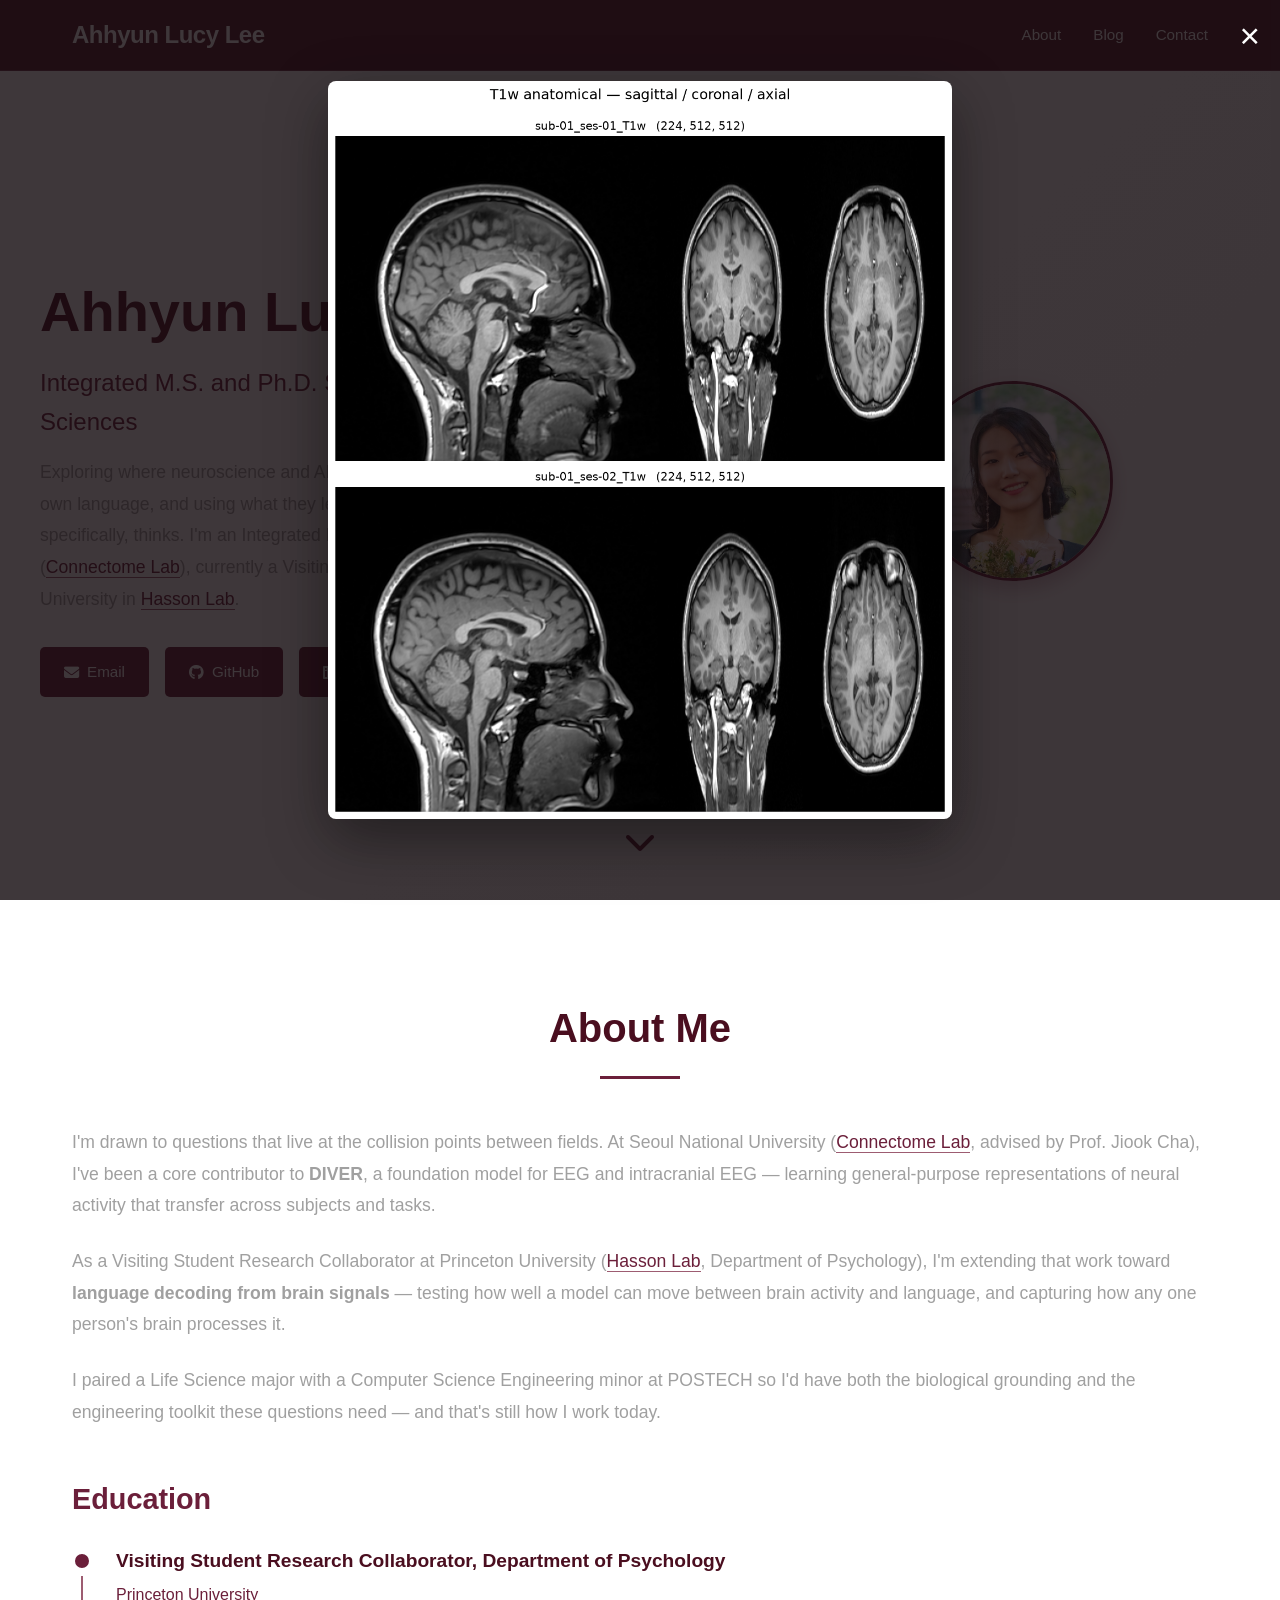
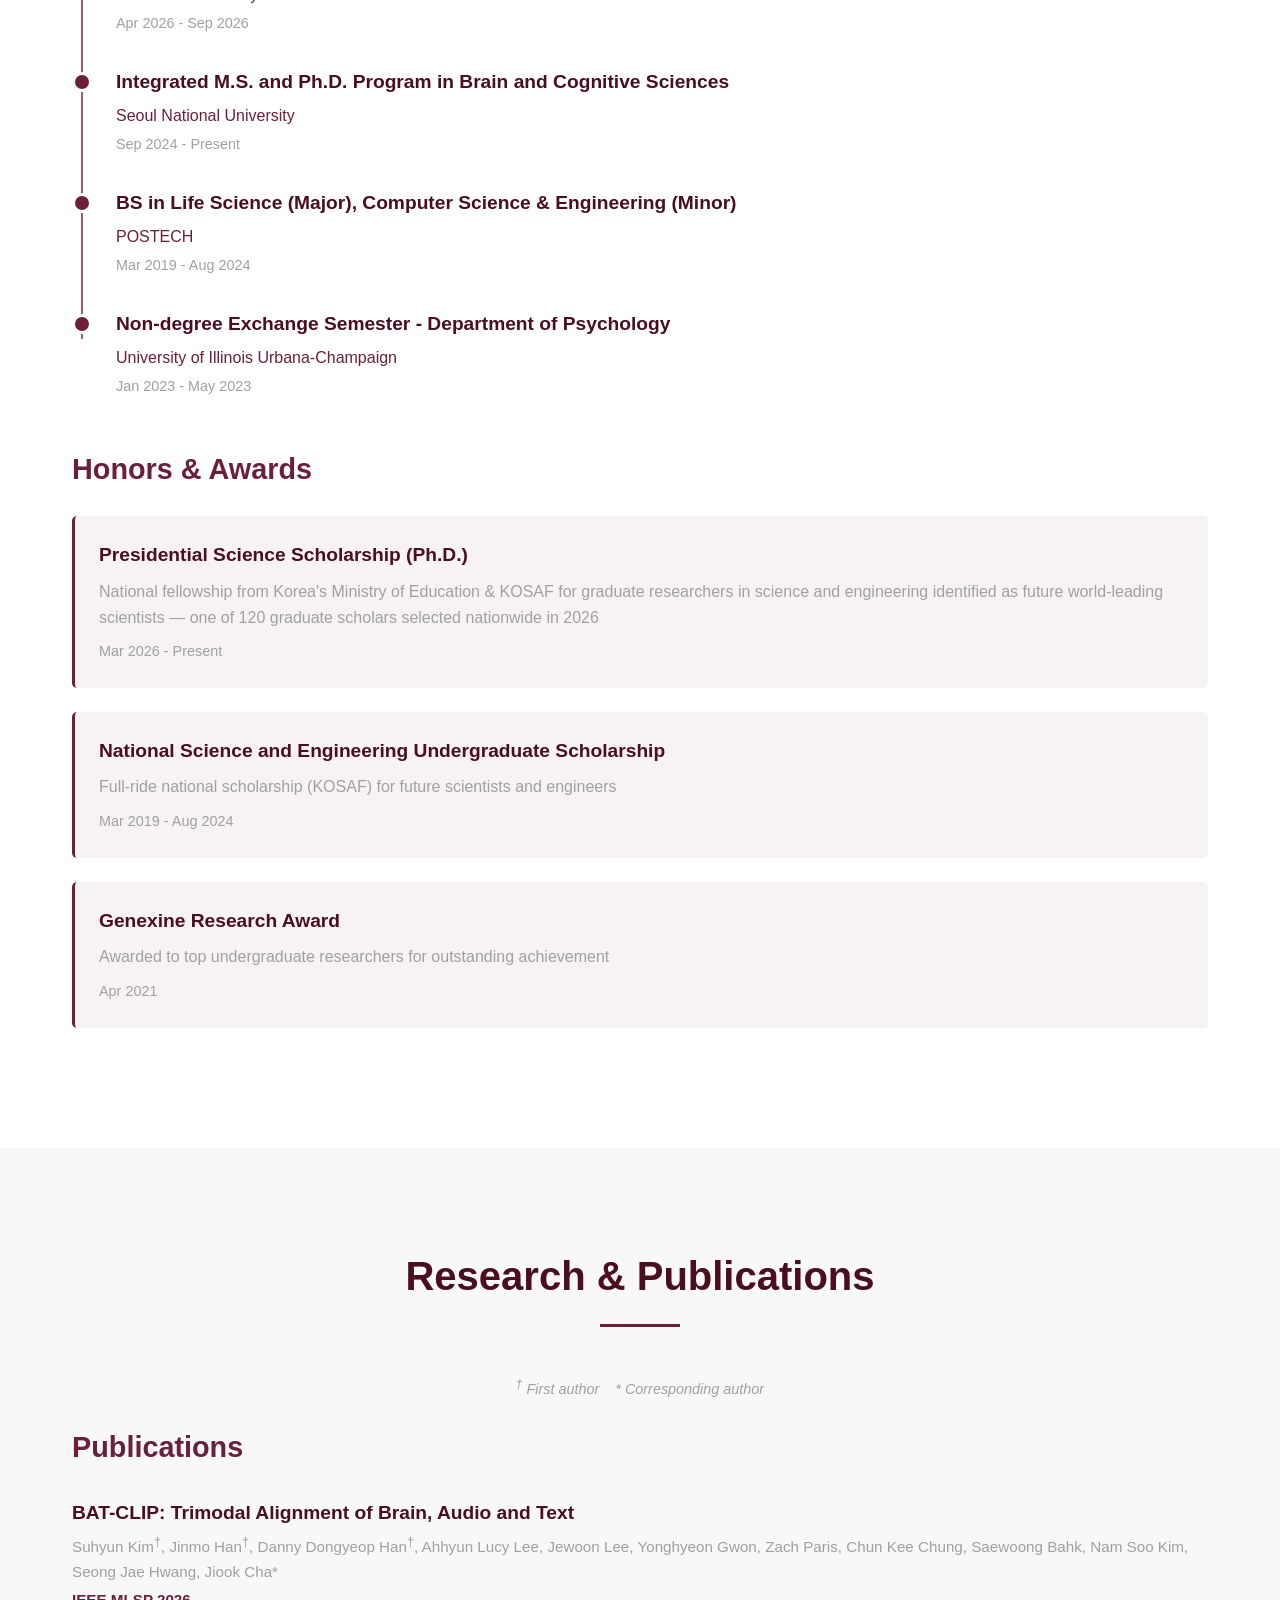
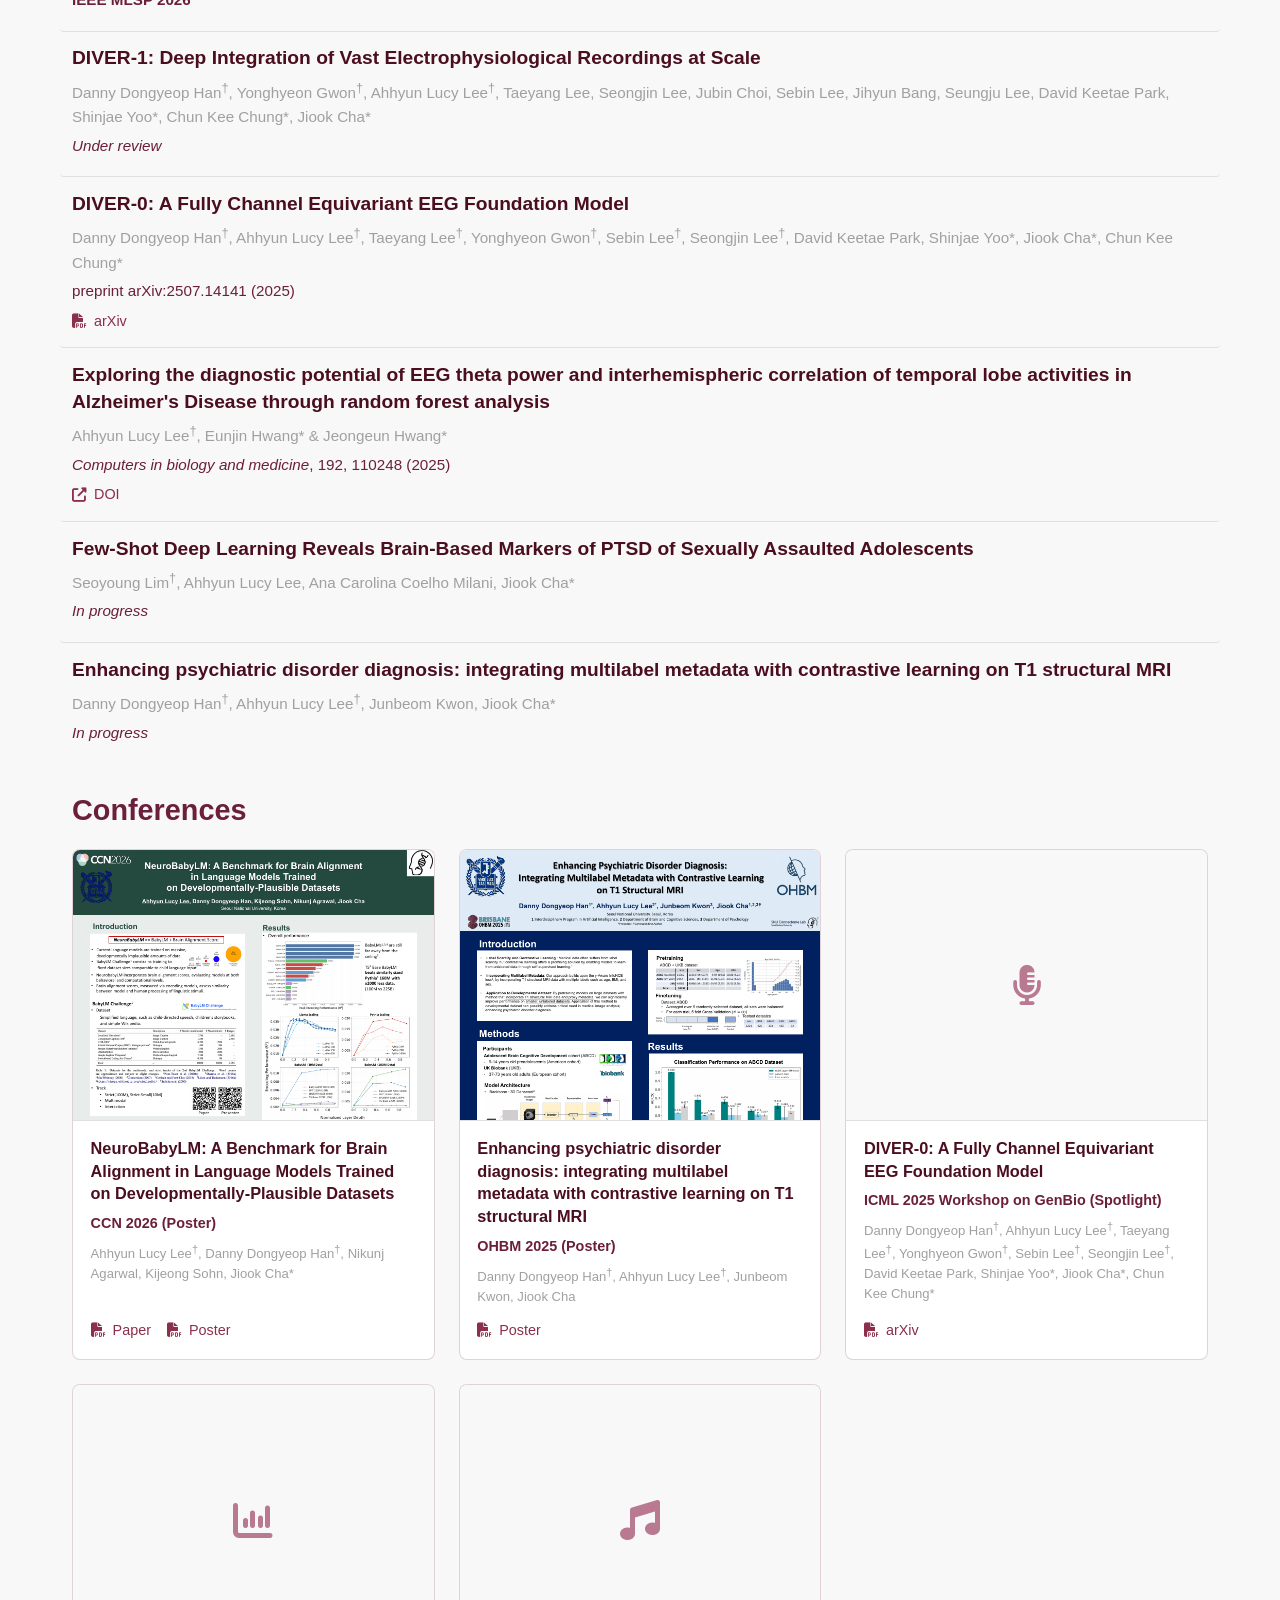
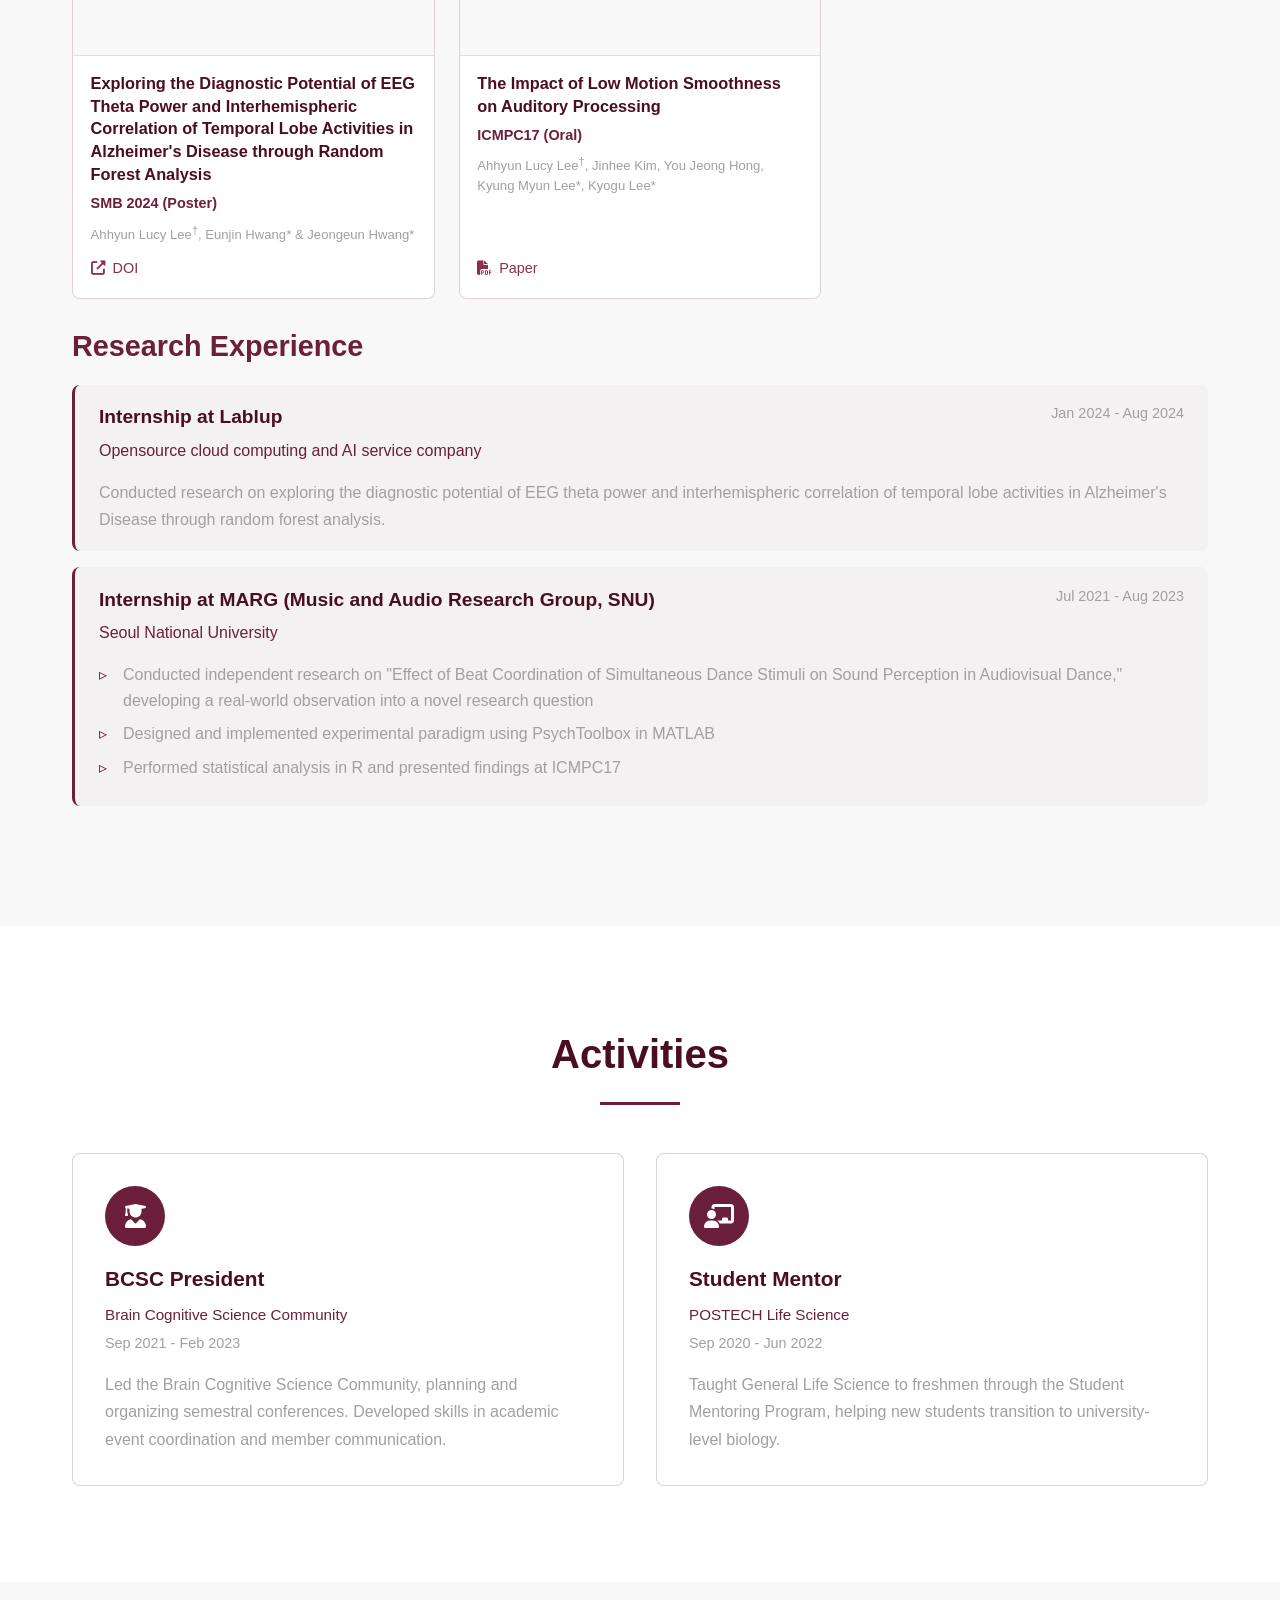
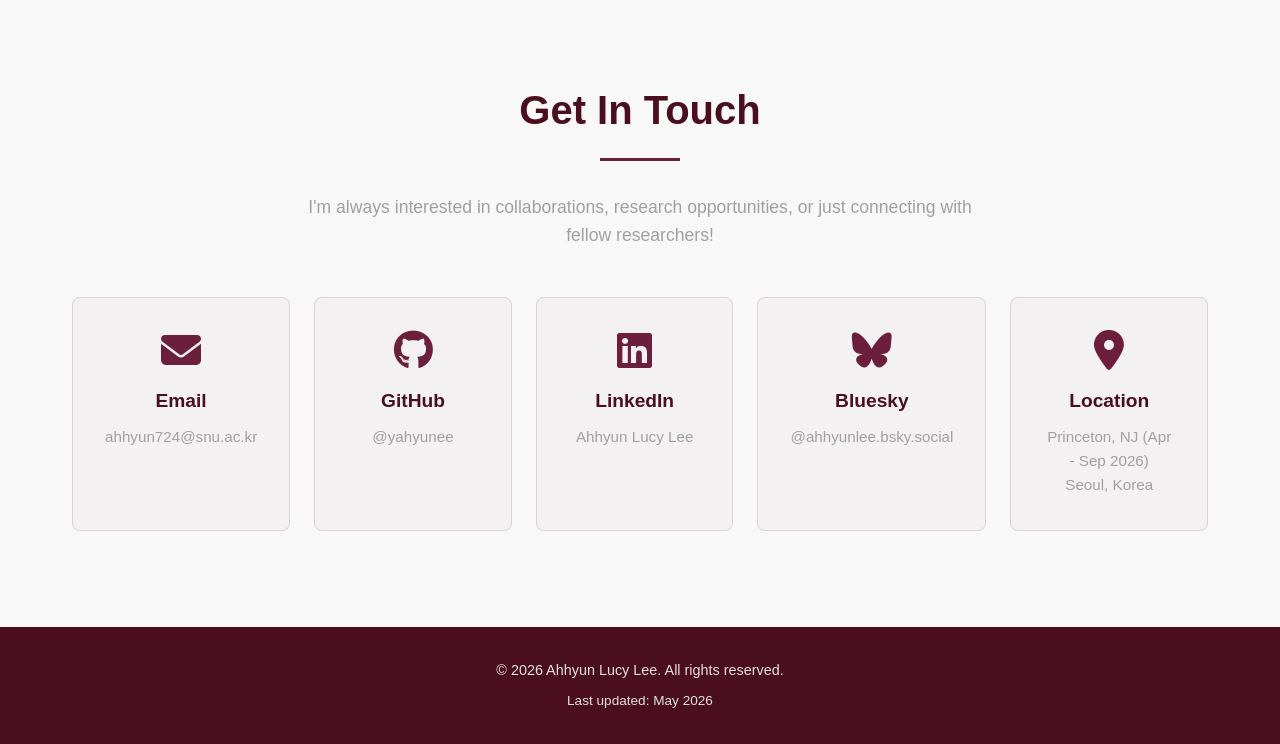
==== commit 68aa5829: "Show MRI only from profile photo" ====
--- a/index.html
+++ b/index.html
@@ -62,16 +62,6 @@
                     I paired a Life Science major with a Computer Science Engineering minor at POSTECH so I'd have both the biological grounding and the engineering toolkit these questions need — and that's still how I work today.
                 </p>
 
-                <aside class="personal-note">
-                    <div class="brain-sagittal-preview">
-                        <img src="images/personal-fmri-anatomical.png" alt="Sagittal structural MRI view from Ahhyun Lucy Lee's fMRI pilot participation" loading="lazy">
-                    </div>
-                    <div>
-                        <p class="personal-note-label"><i class="fas fa-brain" aria-hidden="true"></i> A personal note</p>
-                        <p>I once took part in a small lab fMRI pilot, watching emotion-eliciting videos from inside the scanner. This is my brain, captured across two sessions.</p>
-                        <a href="blog.html#post-personal-fmri-pilot" class="inline-link">The very short story →</a>
-                    </div>
-                </aside>
                 <div class="brain-reveal-panel" id="brain-reveal-panel" hidden>
                     <button class="brain-reveal-close" type="button" aria-label="Close brain scan">×</button>
                     <img src="images/personal-fmri-anatomical.png" alt="Structural MRI views from Ahhyun Lucy Lee's fMRI pilot participation">
--- a/styles.css
+++ b/styles.css
@@ -445,37 +445,6 @@
     margin-left: 1.25rem;
 }
 
-/* Personal note */
-.personal-note {
-    display: grid;
-    grid-template-columns: minmax(280px, 1.25fr) minmax(220px, 0.75fr);
-    align-items: center;
-    gap: 1.5rem;
-    margin-top: 2.25rem;
-    padding: 1.25rem;
-    background: rgba(255, 255, 255, 0.72);
-    border: 1px solid rgba(107, 31, 58, 0.2);
-    border-radius: 10px;
-}
-
-.brain-sagittal-preview {
-    position: relative;
-    aspect-ratio: 1 / 1;
-    overflow: hidden;
-    border-radius: 6px;
-    background: #111;
-}
-
-.brain-sagittal-preview img {
-    display: block;
-    width: 100%;
-    height: 100%;
-    object-fit: cover;
-    object-position: left center;
-    transform: scale(2);
-    transform-origin: left 30%;
-}
-
 .brain-reveal-panel {
     position: fixed;
     z-index: 10001;
@@ -995,11 +964,6 @@
         justify-content: center;
     }
 
-    .personal-note {
-        grid-template-columns: 1fr;
-        gap: 1.25rem;
-    }
-
     .profile-photo {
         width: 150px;
         height: 150px;
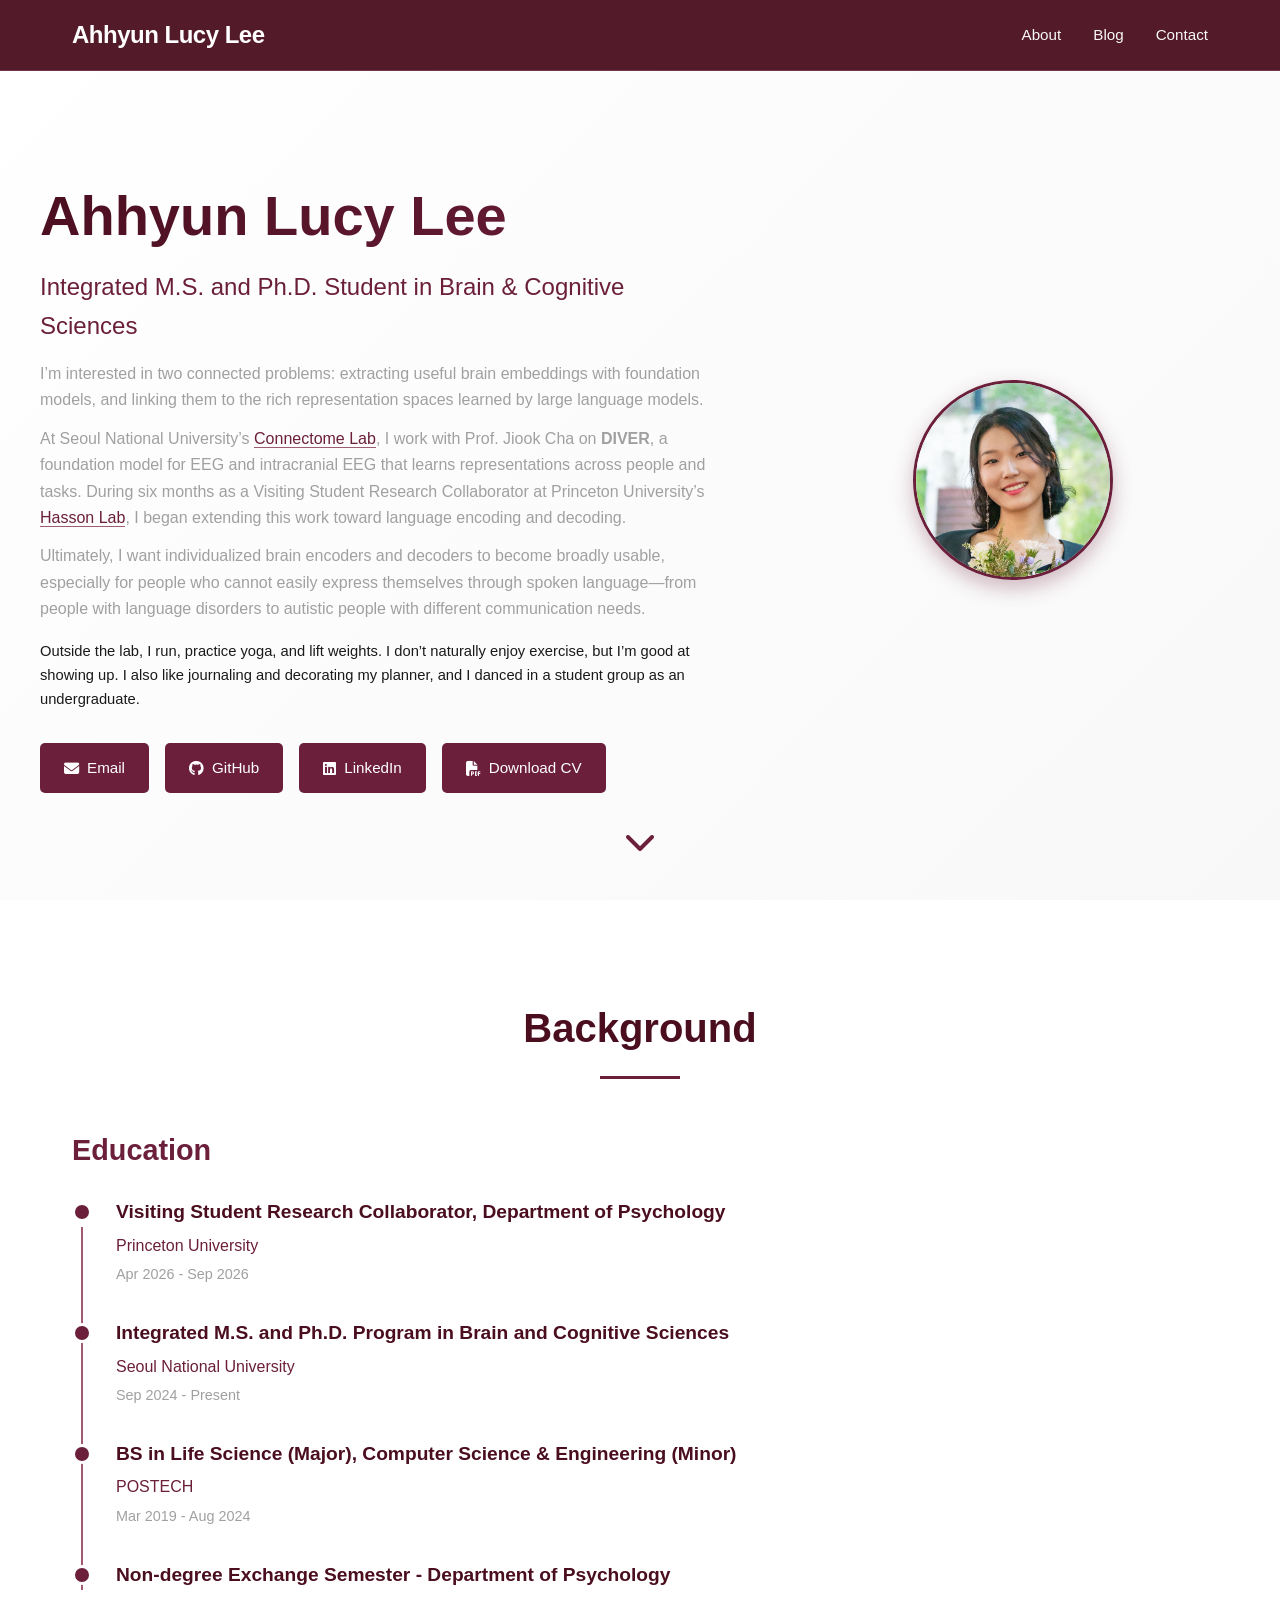
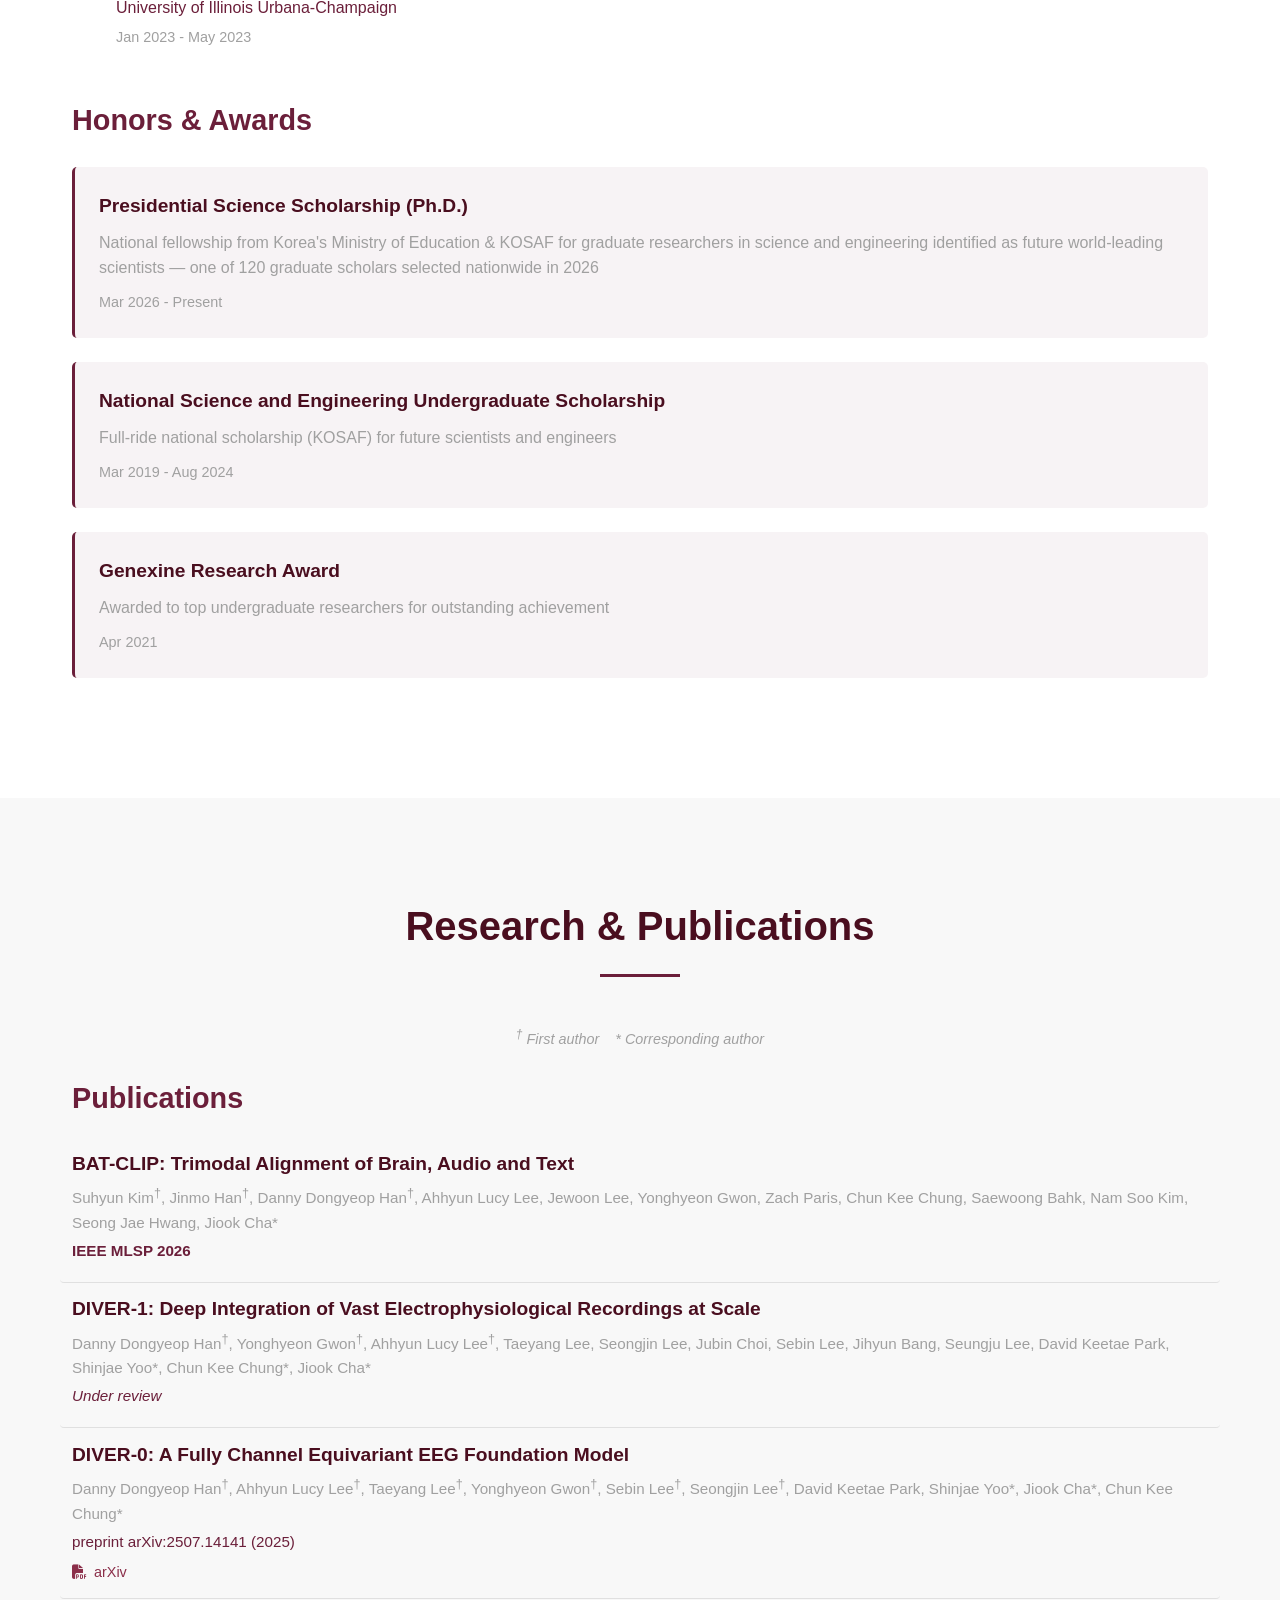
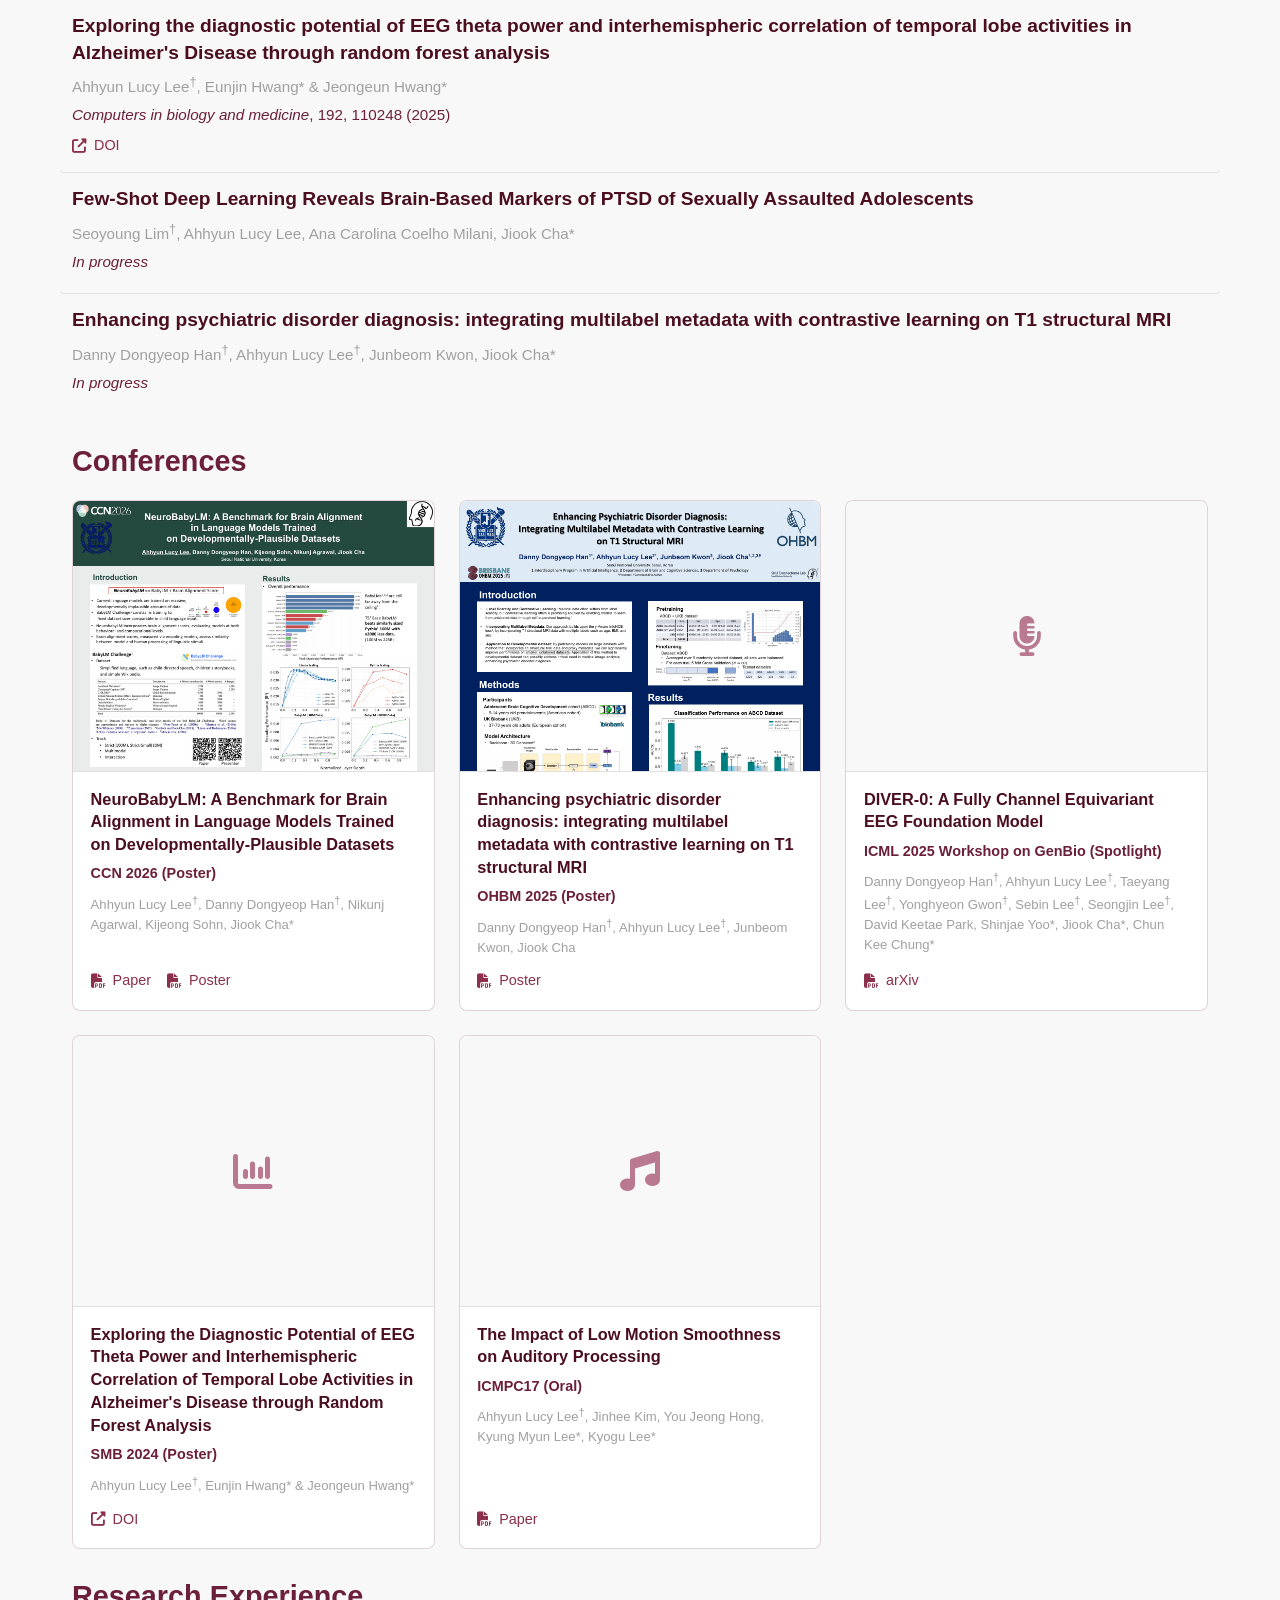
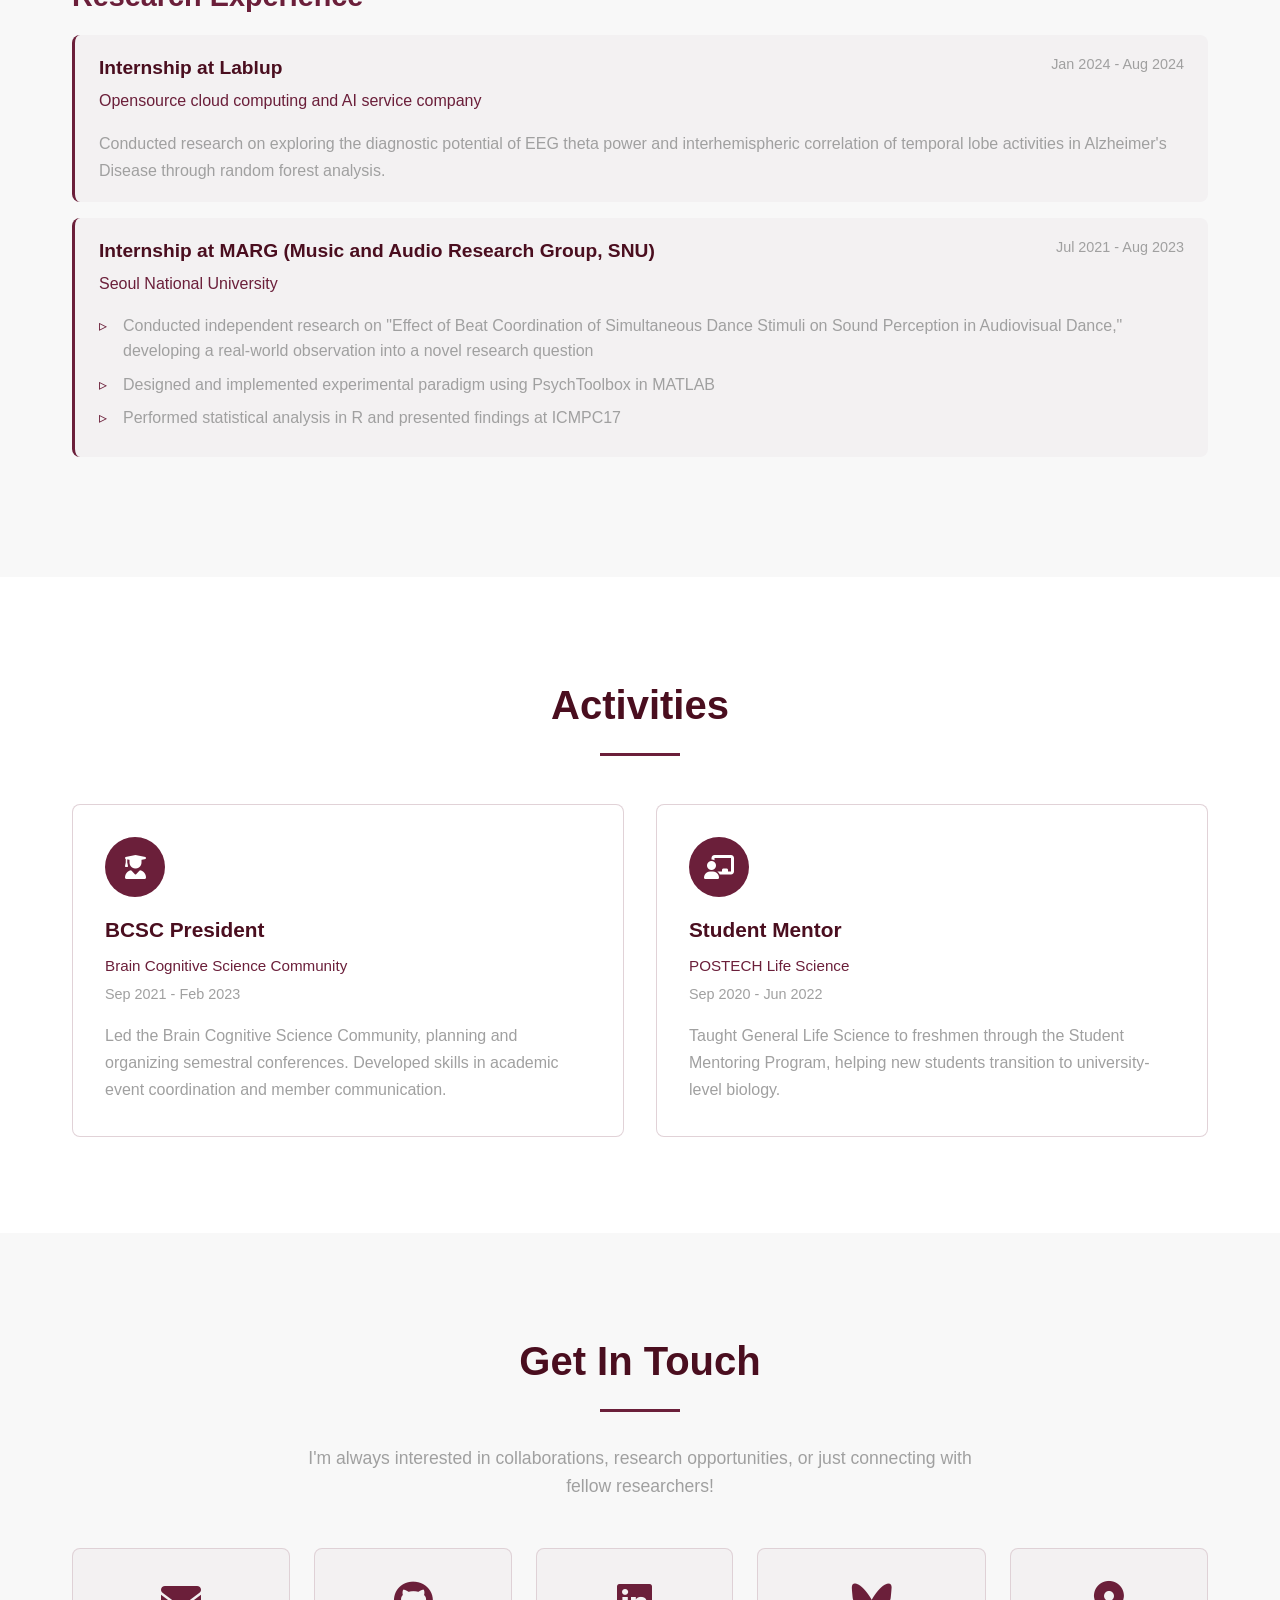
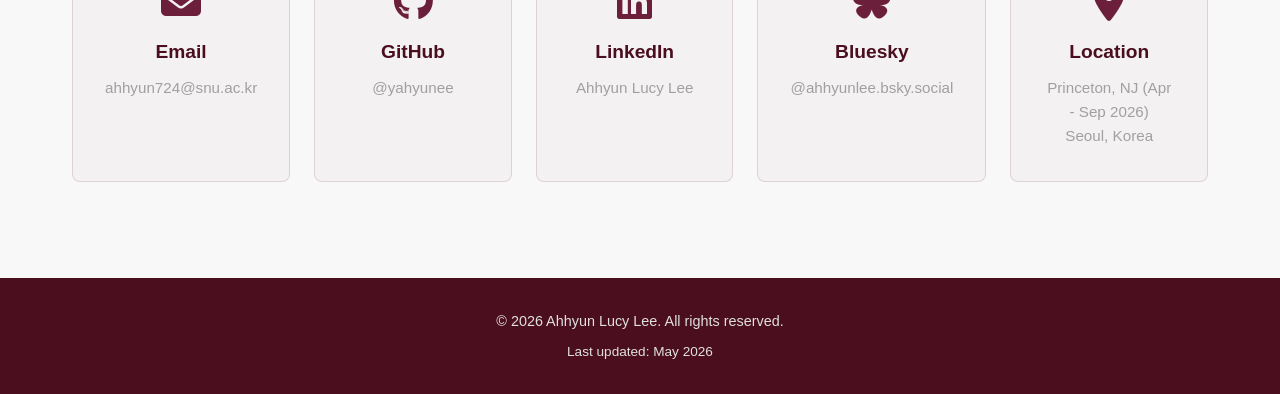
==== commit 7bb2c194: "Rewrite introduction in a personal voice" ====
--- a/index.html
+++ b/index.html
@@ -27,7 +27,12 @@
             <div class="hero-text">
                 <h1 class="hero-title">Ahhyun Lucy Lee</h1>
                 <p class="hero-subtitle">Integrated M.S. and Ph.D. Student in Brain & Cognitive Sciences</p>
-                <p class="hero-description">Exploring where neuroscience and AI collide — teaching machines to read the brain's own language, and using what they learn to understand how any one person, specifically, thinks. I'm an Integrated M.S./Ph.D. student at Seoul National University (<a href="https://www.connectomelab.com/" target="_blank" class="inline-link">Connectome Lab</a>), currently a Visiting Student Research Collaborator at Princeton University in <a href="https://hassonlab.princeton.edu/" target="_blank" class="inline-link">Hasson Lab</a>.</p>
+                <div class="hero-description">
+                    <p>I’m interested in two connected problems: extracting useful brain embeddings with foundation models, and linking them to the rich representation spaces learned by large language models.</p>
+                    <p>At Seoul National University’s <a href="https://www.connectomelab.com/" target="_blank" class="inline-link">Connectome Lab</a>, I work with Prof. Jiook Cha on <strong>DIVER</strong>, a foundation model for EEG and intracranial EEG that learns representations across people and tasks. During six months as a Visiting Student Research Collaborator at Princeton University’s <a href="https://hassonlab.princeton.edu/" target="_blank" class="inline-link">Hasson Lab</a>, I began extending this work toward language encoding and decoding.</p>
+                    <p>Ultimately, I want individualized brain encoders and decoders to become broadly usable, especially for people who cannot easily express themselves through spoken language—from people with language disorders to autistic people with different communication needs.</p>
+                    <p class="personal-line">Outside the lab, I run, practice yoga, and lift weights. I don’t naturally enjoy exercise, but I’m good at showing up. I also like journaling and decorating my planner, and I danced in a student group as an undergraduate.</p>
+                </div>
                 <div class="hero-links">
                     <a href="mailto:ahhyun724@snu.ac.kr" class="hero-btn"><i class="fas fa-envelope"></i> Email</a>
                     <a href="https://github.com/yahyunee" target="_blank" class="hero-btn"><i class="fab fa-github"></i> GitHub</a>
@@ -50,18 +55,8 @@
     <!-- About Section -->
     <section id="about" class="section">
         <div class="container">
-            <h2 class="section-title">About Me</h2>
+            <h2 class="section-title">Background</h2>
             <div class="about-content">
-                <p class="about-text">
-                    I'm drawn to questions that live at the collision points between fields. At Seoul National University (<a href="https://www.connectomelab.com/" target="_blank" class="inline-link">Connectome Lab</a>, advised by Prof. Jiook Cha), I've been a core contributor to <strong>DIVER</strong>, a foundation model for EEG and intracranial EEG — learning general-purpose representations of neural activity that transfer across subjects and tasks.
-                </p>
-                <p class="about-text">
-                    As a Visiting Student Research Collaborator at Princeton University (<a href="https://hassonlab.princeton.edu/" target="_blank" class="inline-link">Hasson Lab</a>, Department of Psychology), I'm extending that work toward <strong>language decoding from brain signals</strong> — testing how well a model can move between brain activity and language, and capturing how any one person's brain processes it.
-                </p>
-                <p class="about-text">
-                    I paired a Life Science major with a Computer Science Engineering minor at POSTECH so I'd have both the biological grounding and the engineering toolkit these questions need — and that's still how I work today.
-                </p>
-
                 <div class="brain-reveal-panel" id="brain-reveal-panel" hidden>
                     <button class="brain-reveal-close" type="button" aria-label="Close brain scan">×</button>
                     <img src="images/personal-fmri-anatomical.png" alt="Structural MRI views from Ahhyun Lucy Lee's fMRI pilot participation">
--- a/styles.css
+++ b/styles.css
@@ -142,10 +142,20 @@
 }
 
 .hero-description {
-    font-size: 1.1rem;
+    font-size: 1rem;
     color: var(--gray-medium);
     margin-bottom: 2rem;
-    line-height: 1.8;
+    line-height: 1.65;
+}
+
+.hero-description p {
+    margin-bottom: 0.75rem;
+}
+
+.hero-description .personal-line {
+    margin-top: 1rem;
+    color: var(--black);
+    font-size: 0.92rem;
 }
 
 .hero-links {
@@ -290,7 +300,7 @@
 }
 
 .education-timeline {
-    margin-top: 3rem;
+    margin-top: 0;
 }
 
 .timeline-item {
@@ -453,6 +463,10 @@
     place-items: center;
     padding: 2rem;
     background: rgba(20, 11, 15, 0.82);
+}
+
+.brain-reveal-panel[hidden] {
+    display: none;
 }
 
 .brain-reveal-panel img {
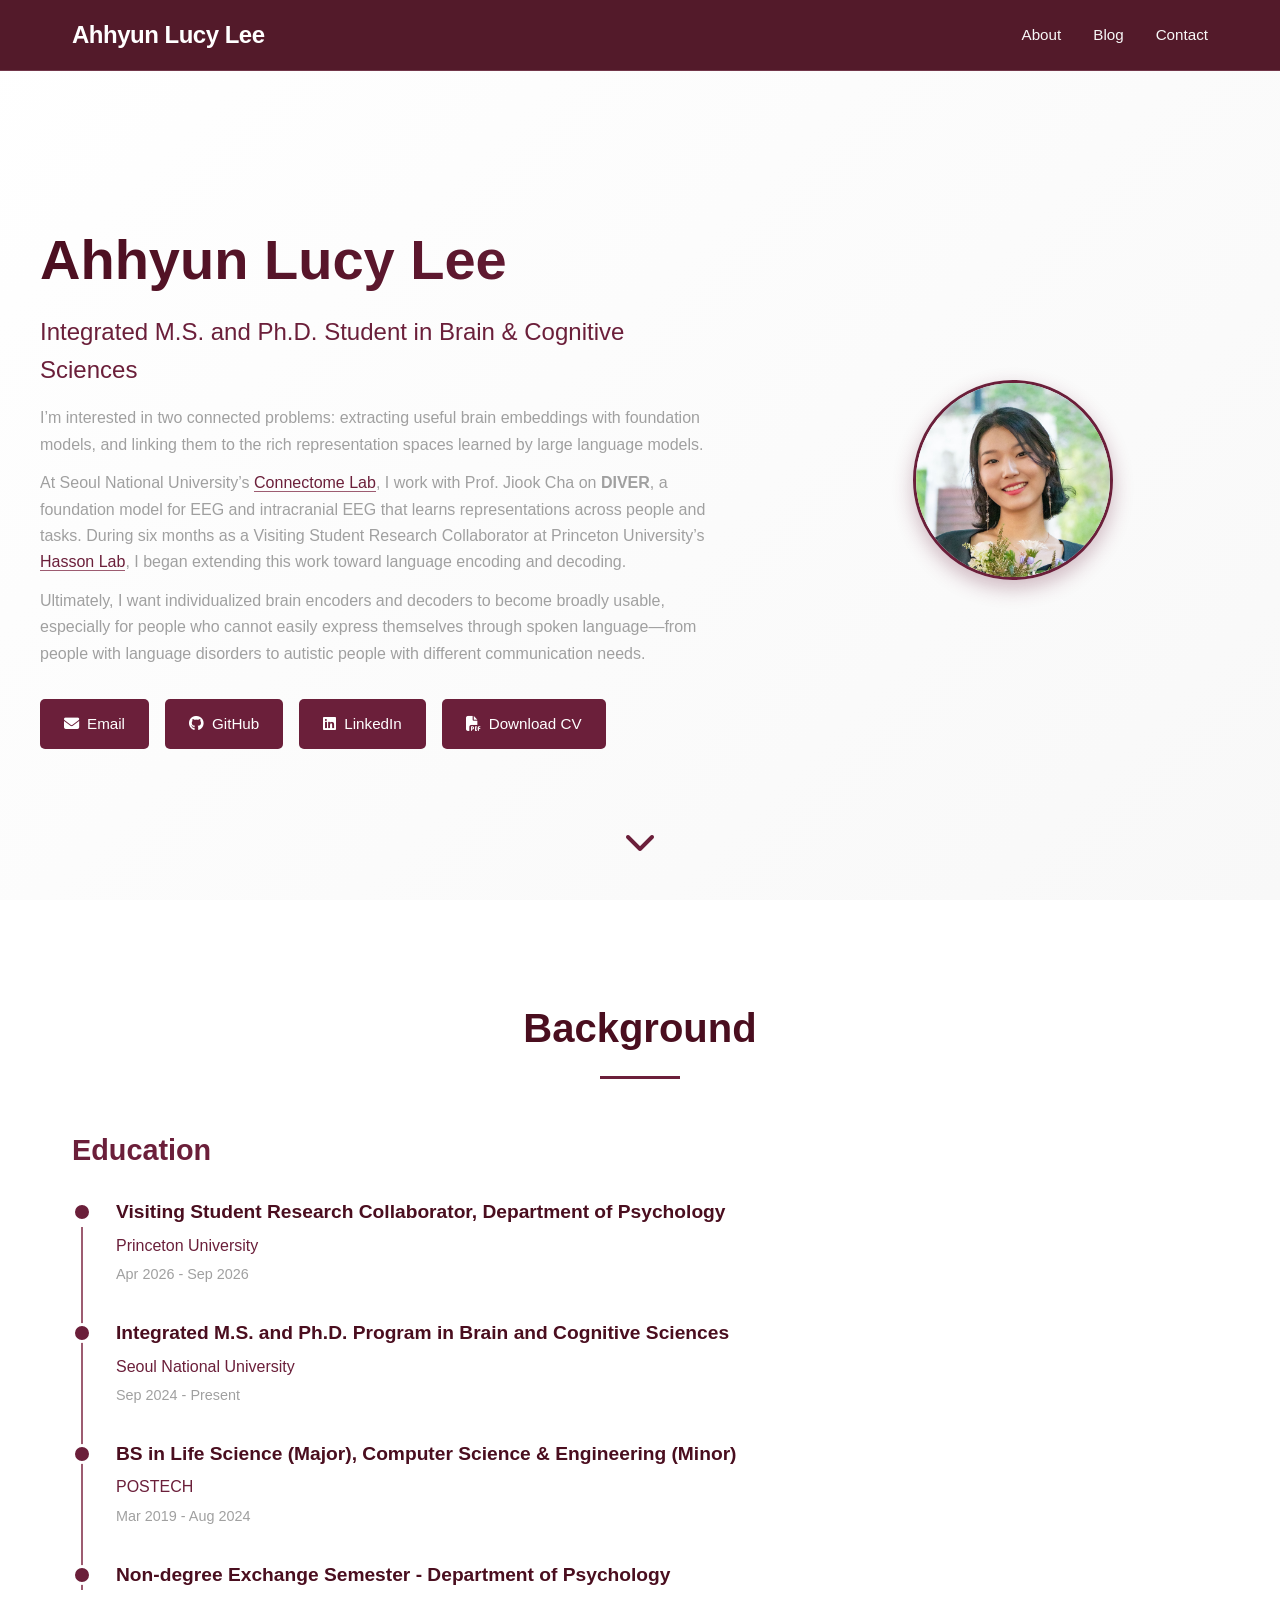
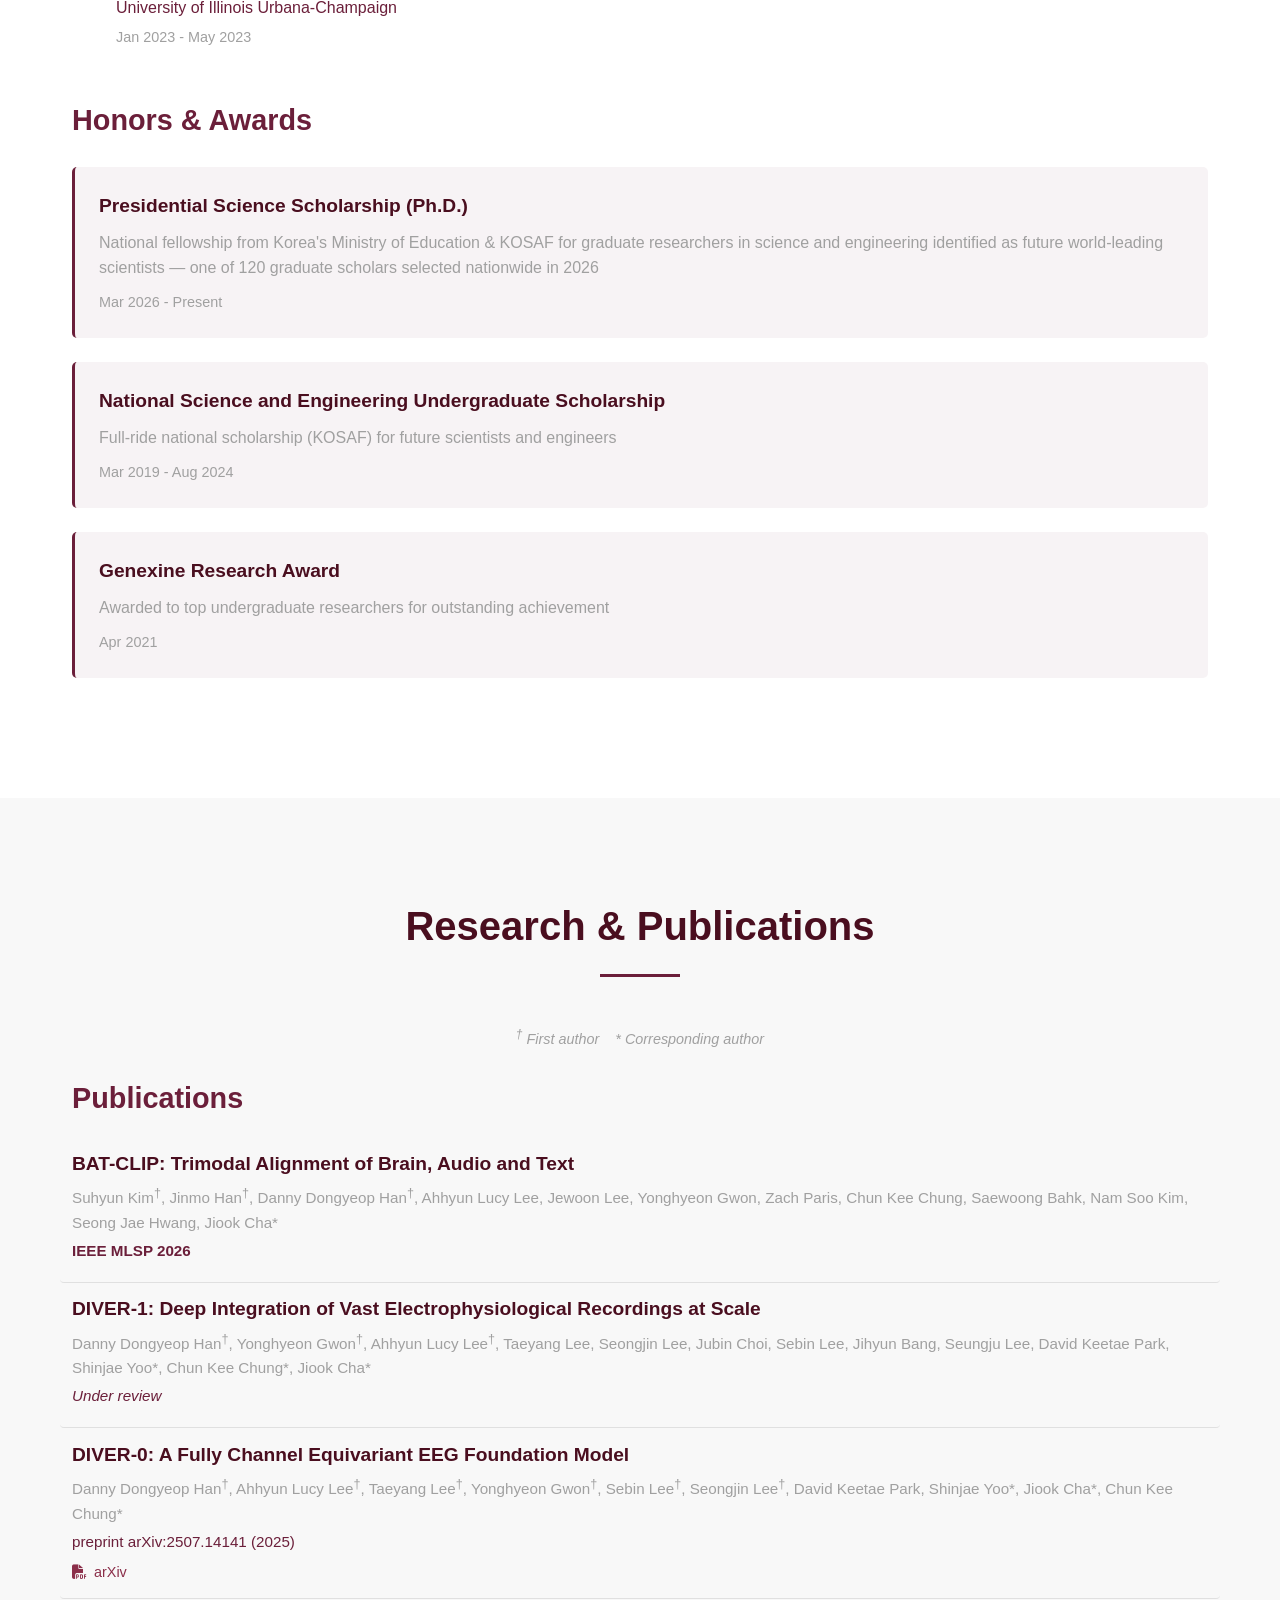
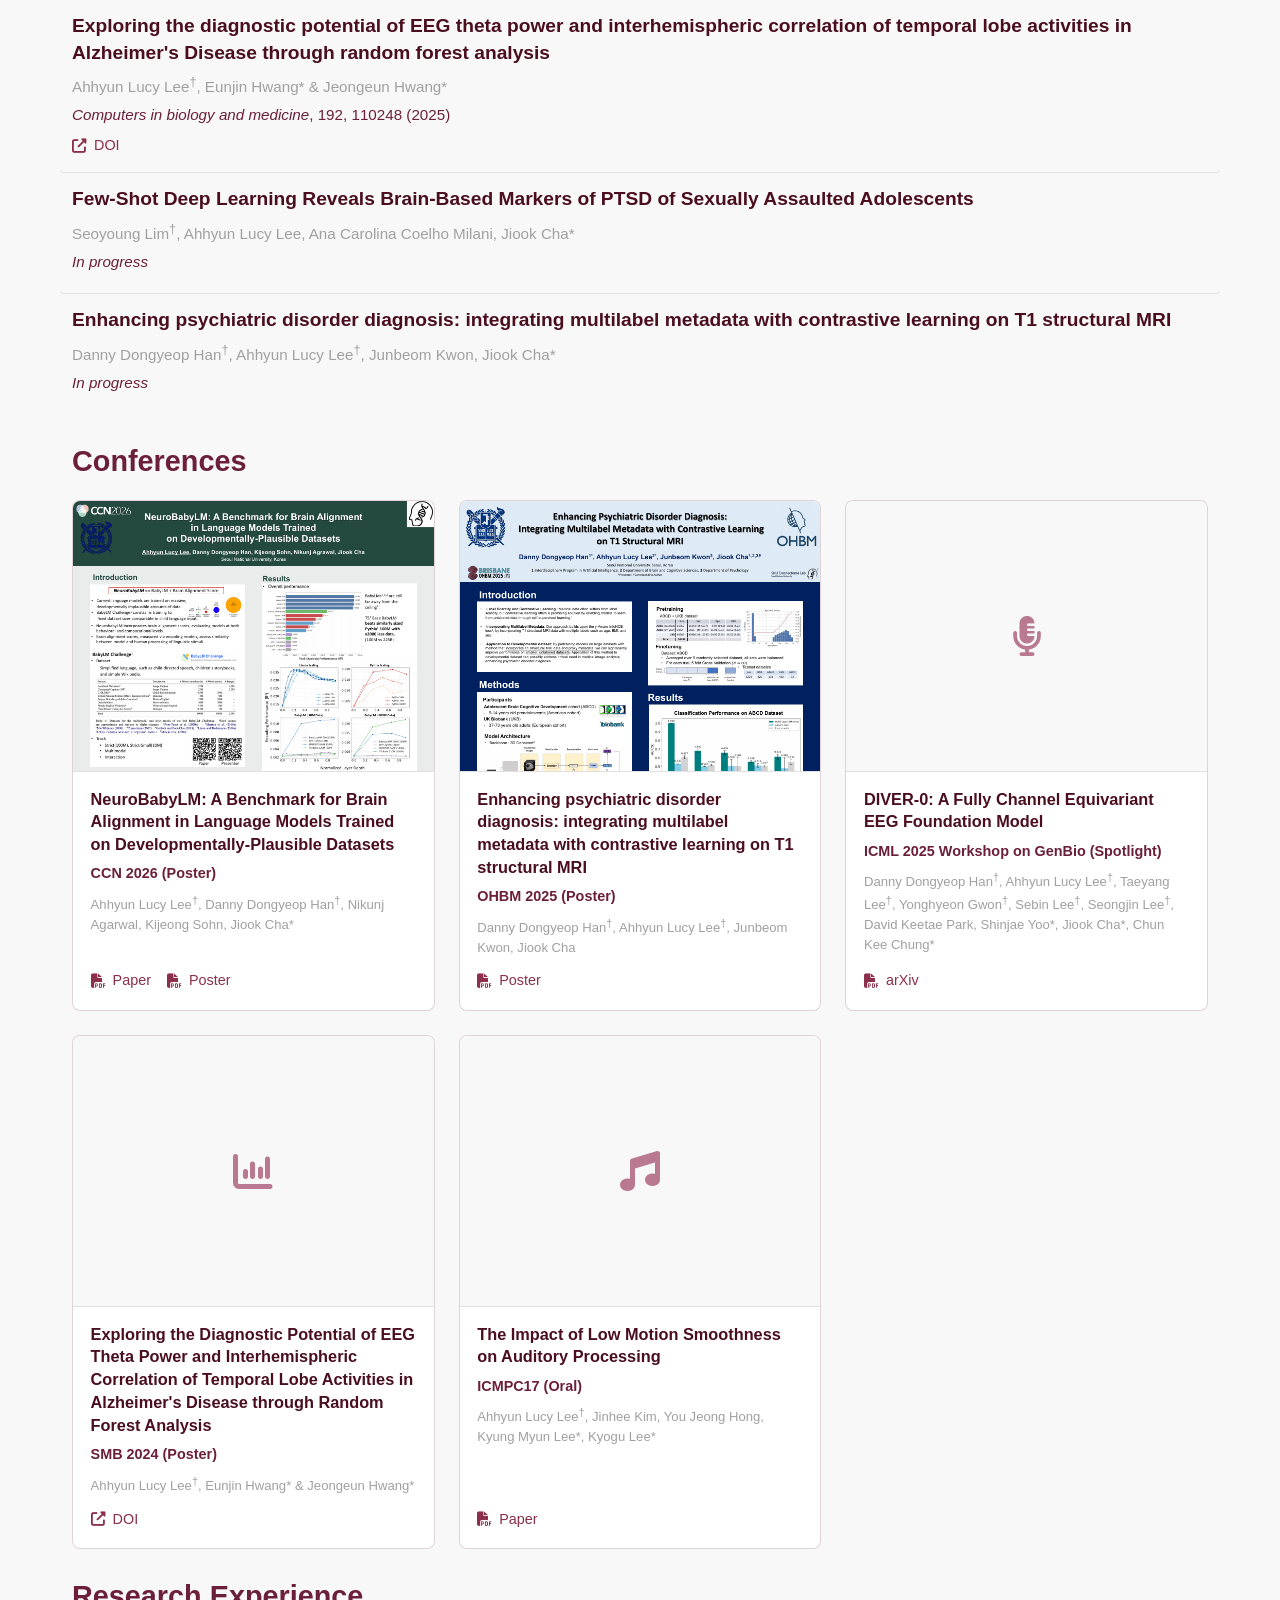
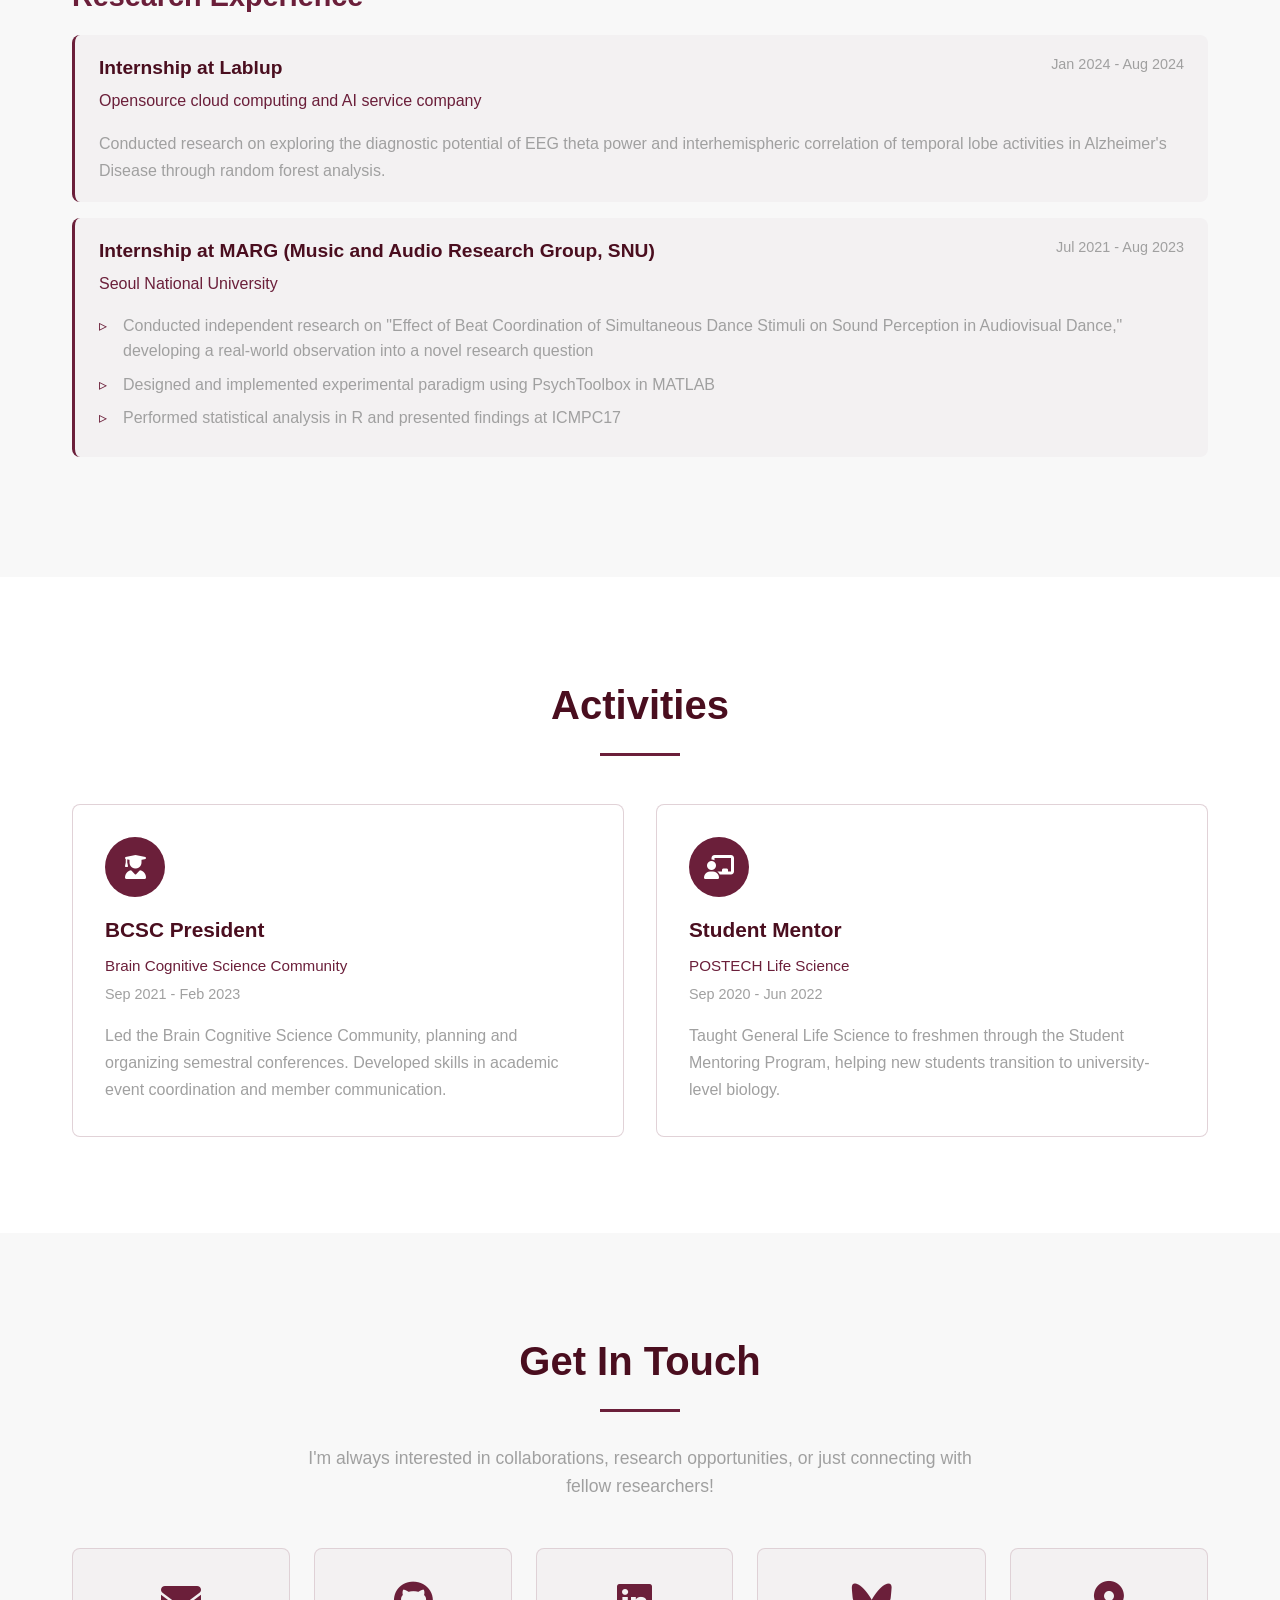
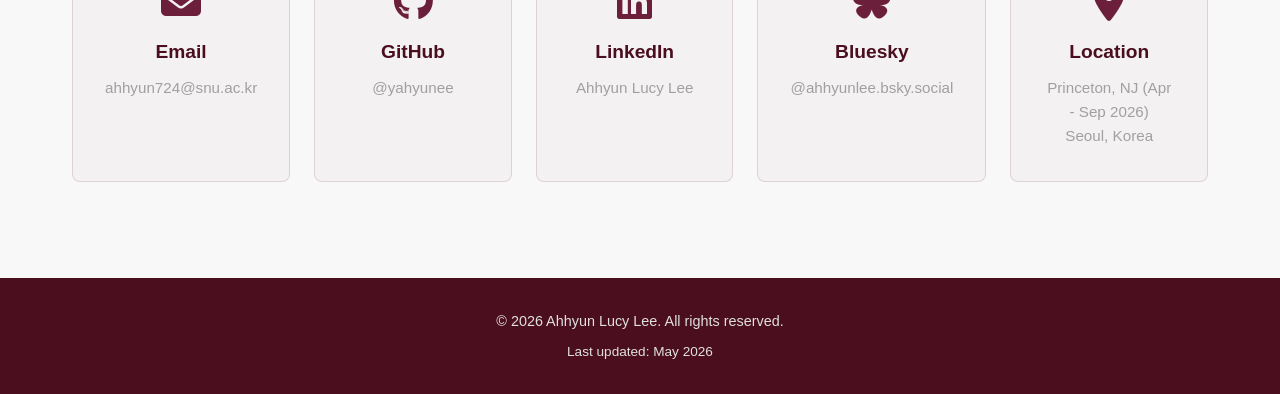
==== commit addfee1d: "Remove hobbies from research introduction" ====
--- a/index.html
+++ b/index.html
@@ -31,7 +31,6 @@
                     <p>I’m interested in two connected problems: extracting useful brain embeddings with foundation models, and linking them to the rich representation spaces learned by large language models.</p>
                     <p>At Seoul National University’s <a href="https://www.connectomelab.com/" target="_blank" class="inline-link">Connectome Lab</a>, I work with Prof. Jiook Cha on <strong>DIVER</strong>, a foundation model for EEG and intracranial EEG that learns representations across people and tasks. During six months as a Visiting Student Research Collaborator at Princeton University’s <a href="https://hassonlab.princeton.edu/" target="_blank" class="inline-link">Hasson Lab</a>, I began extending this work toward language encoding and decoding.</p>
                     <p>Ultimately, I want individualized brain encoders and decoders to become broadly usable, especially for people who cannot easily express themselves through spoken language—from people with language disorders to autistic people with different communication needs.</p>
-                    <p class="personal-line">Outside the lab, I run, practice yoga, and lift weights. I don’t naturally enjoy exercise, but I’m good at showing up. I also like journaling and decorating my planner, and I danced in a student group as an undergraduate.</p>
                 </div>
                 <div class="hero-links">
                     <a href="mailto:ahhyun724@snu.ac.kr" class="hero-btn"><i class="fas fa-envelope"></i> Email</a>
--- a/styles.css
+++ b/styles.css
@@ -152,12 +152,6 @@
     margin-bottom: 0.75rem;
 }
 
-.hero-description .personal-line {
-    margin-top: 1rem;
-    color: var(--black);
-    font-size: 0.92rem;
-}
-
 .hero-links {
     display: flex;
     gap: 1rem;
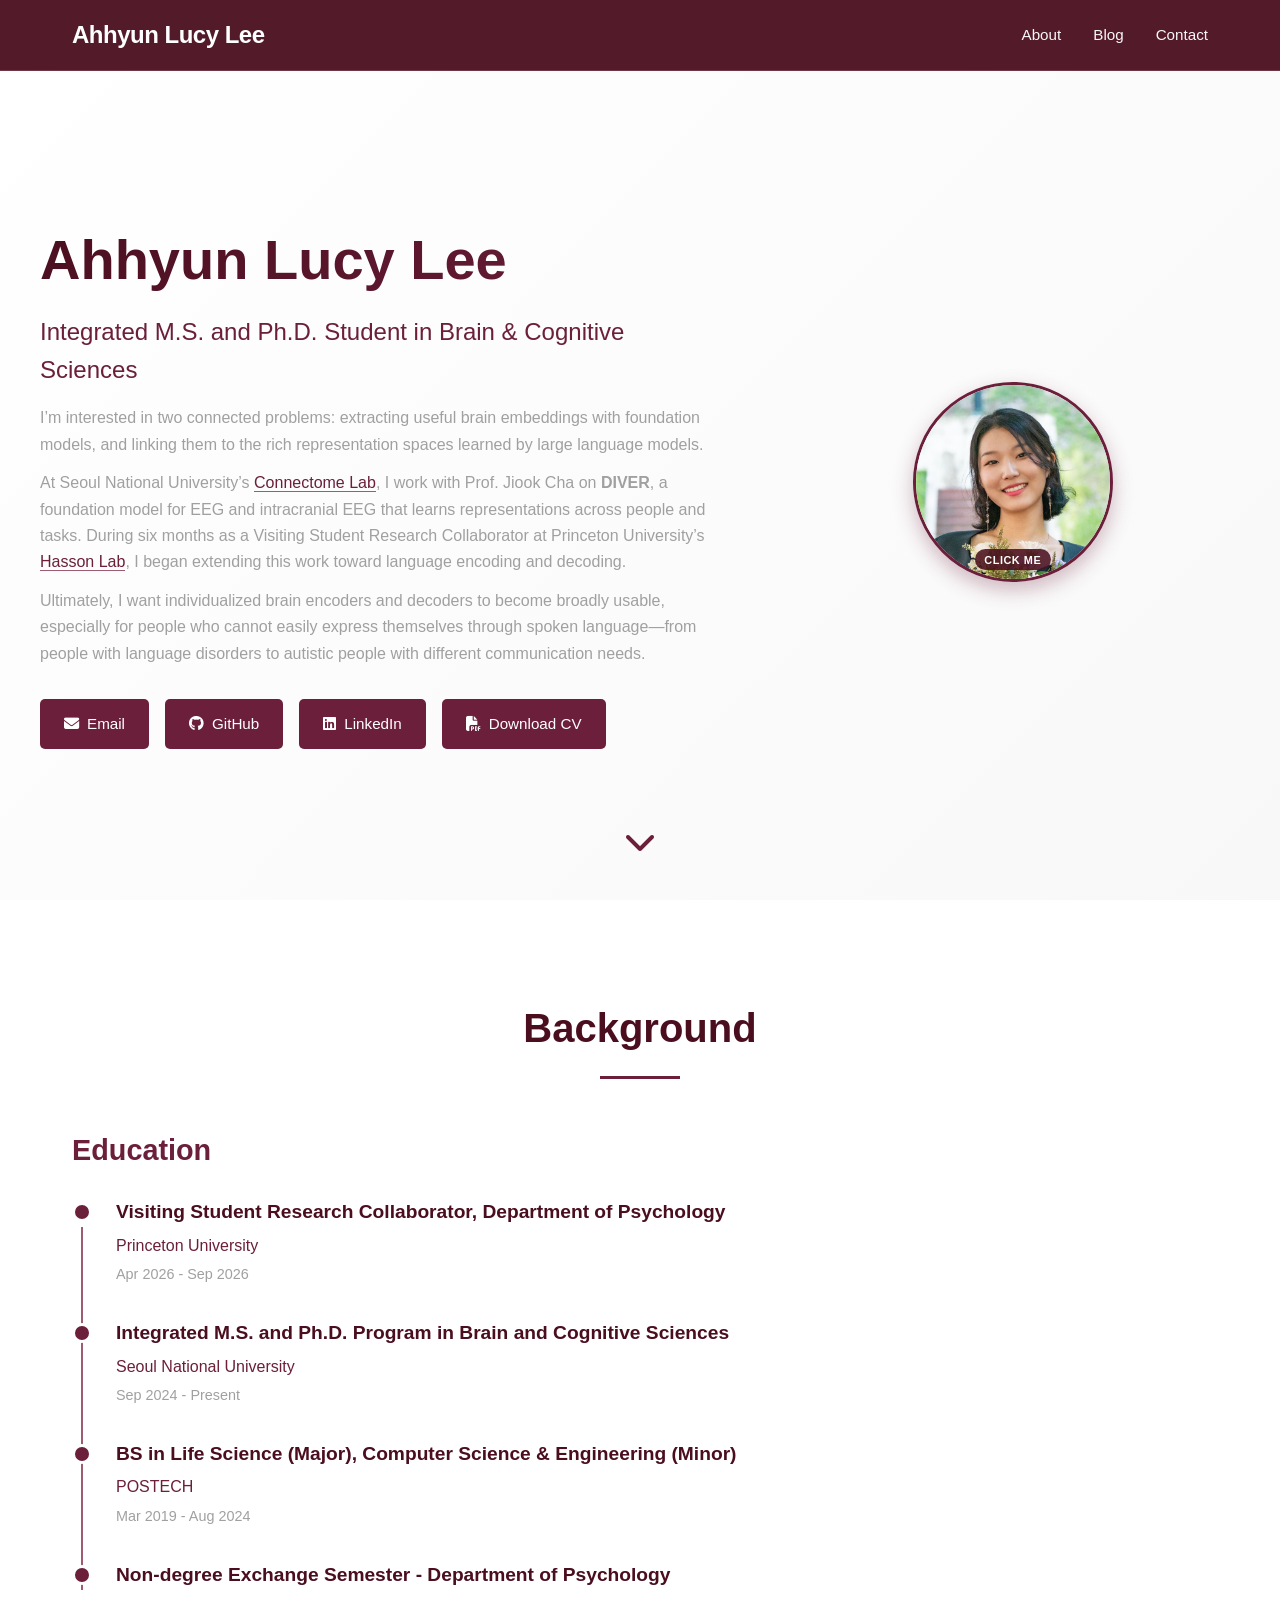
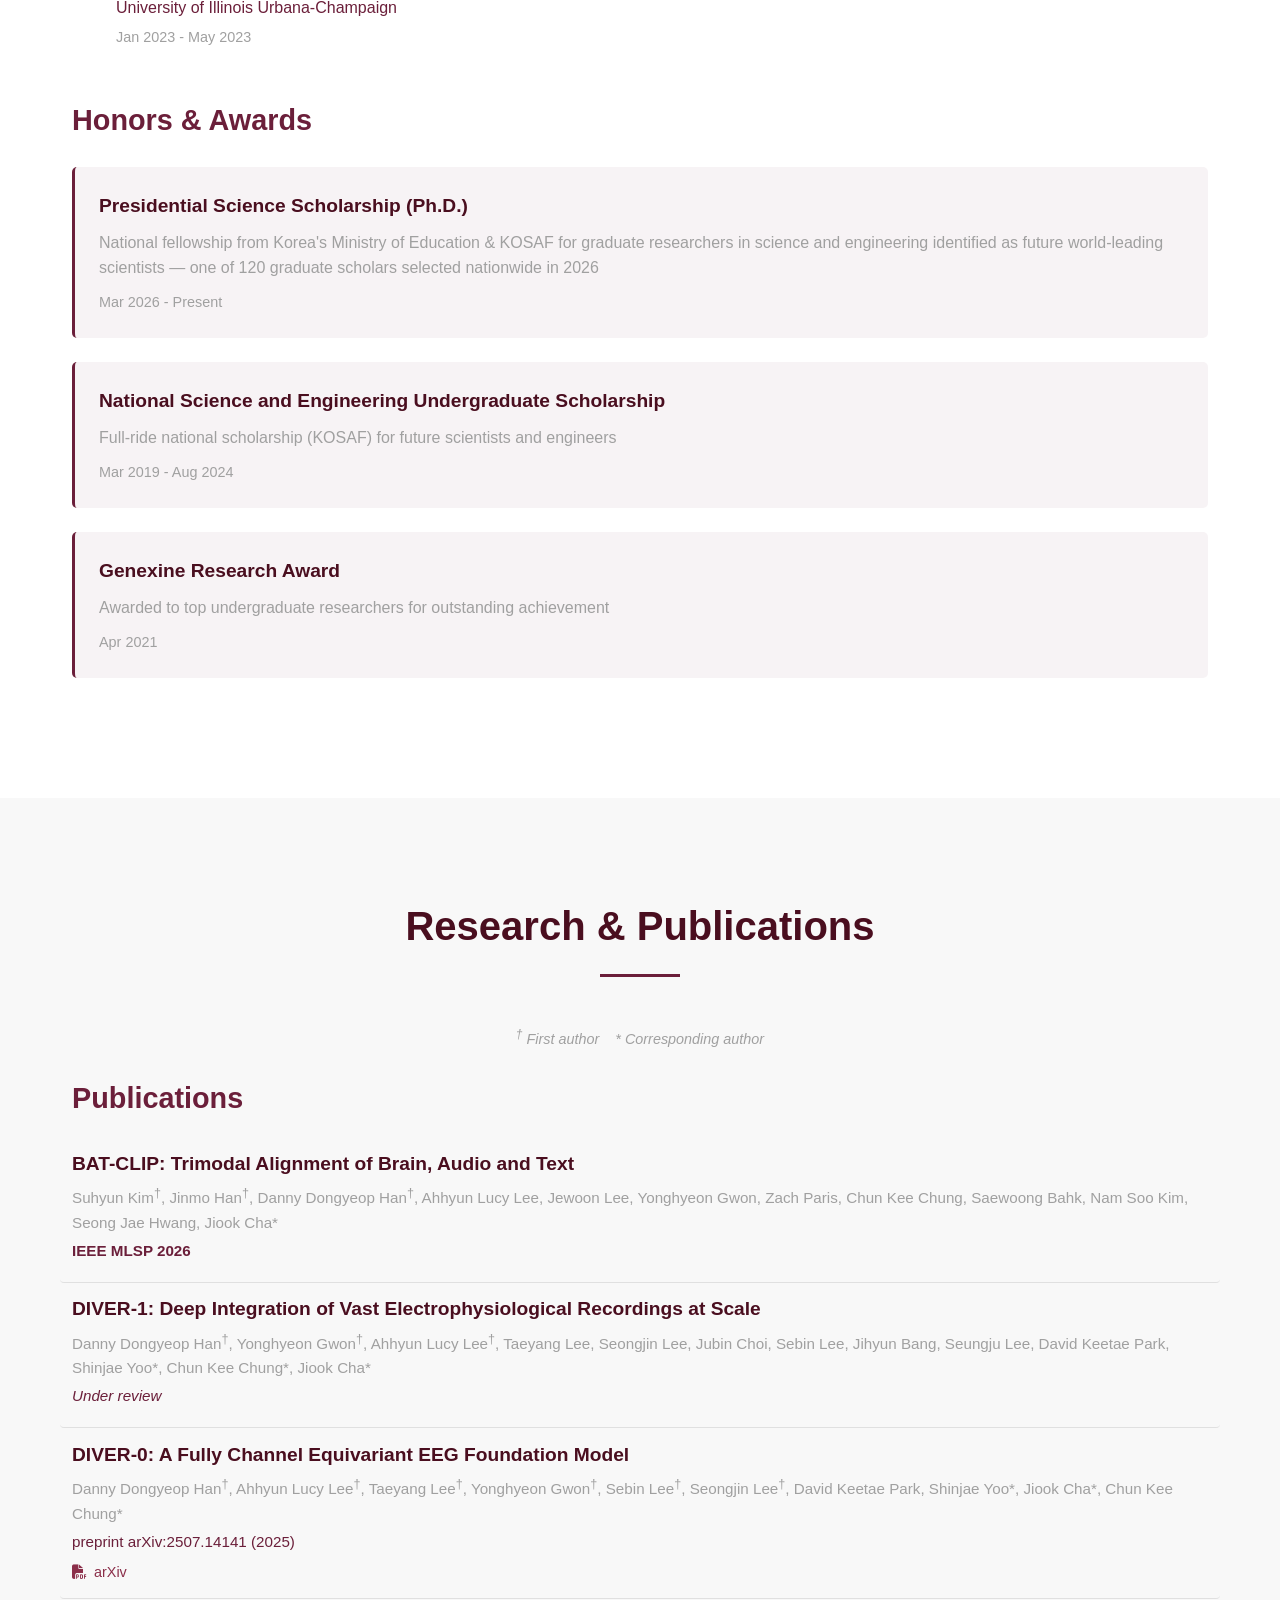
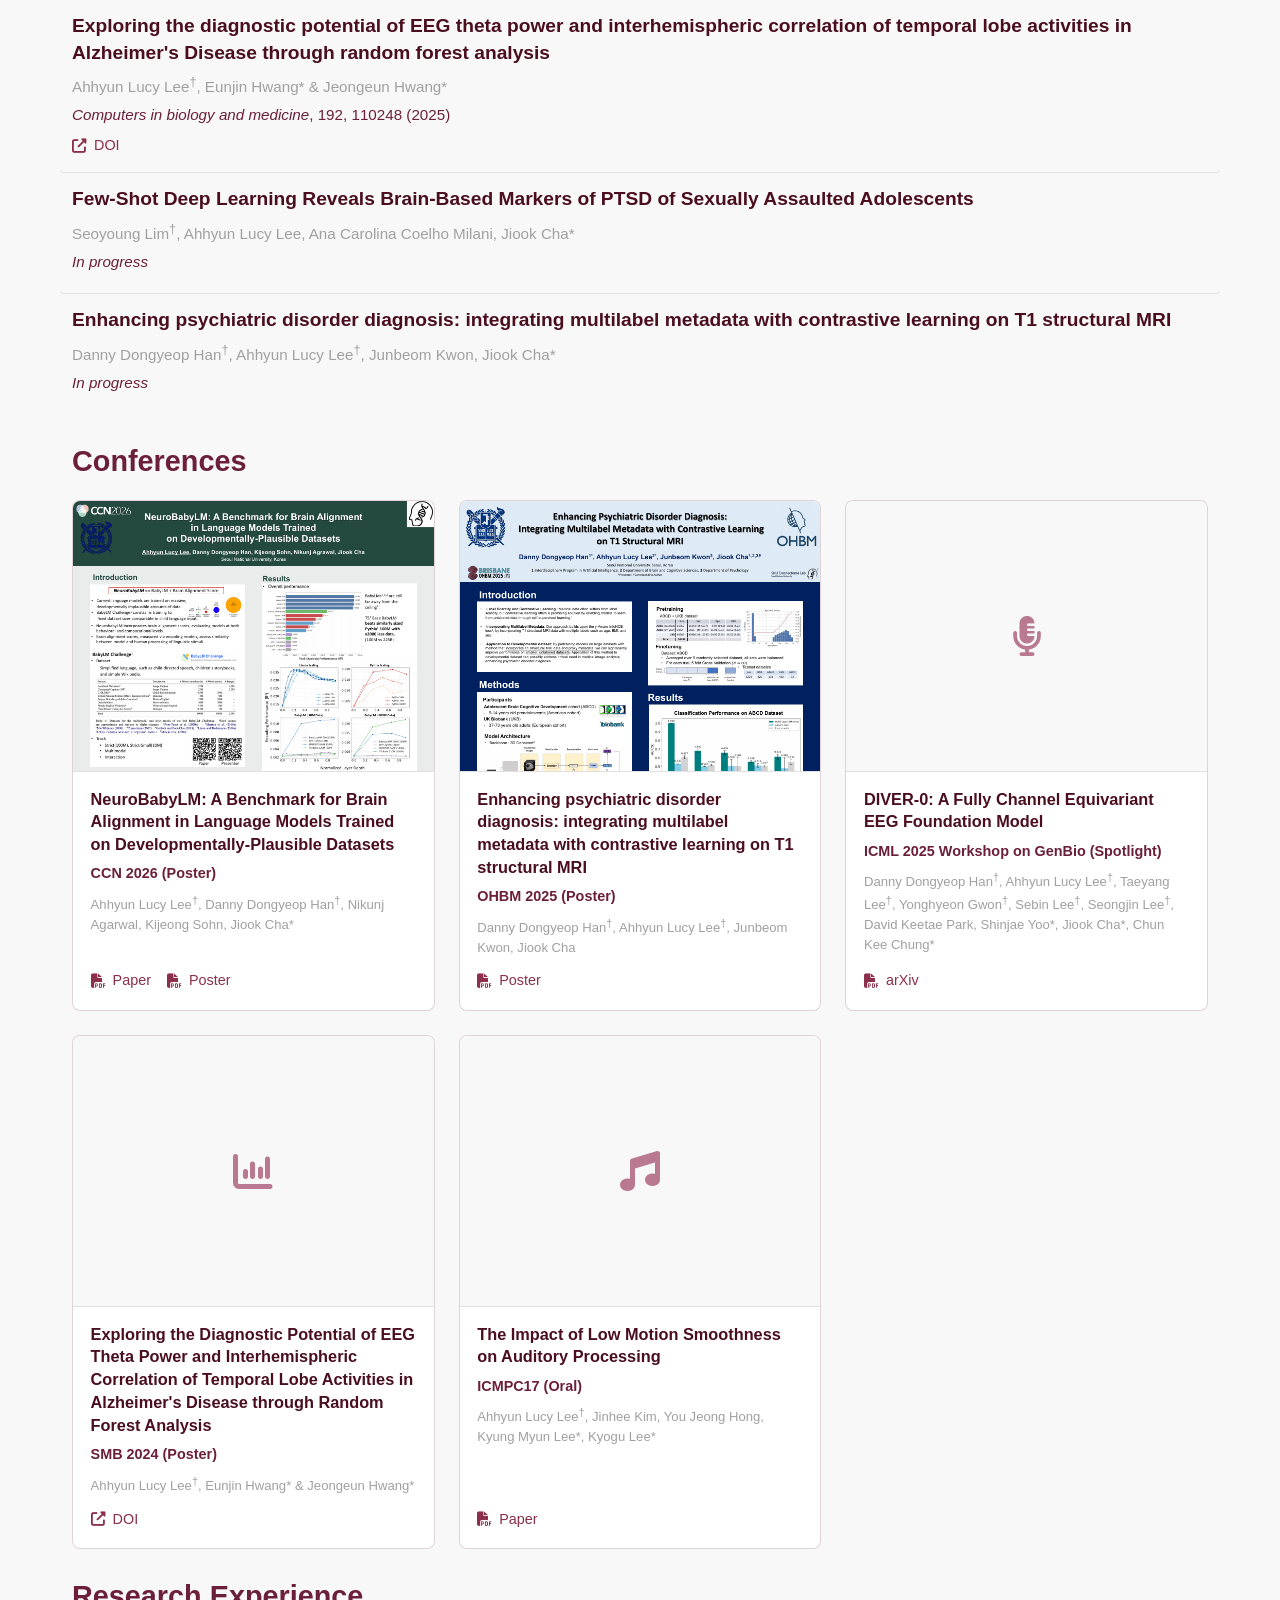
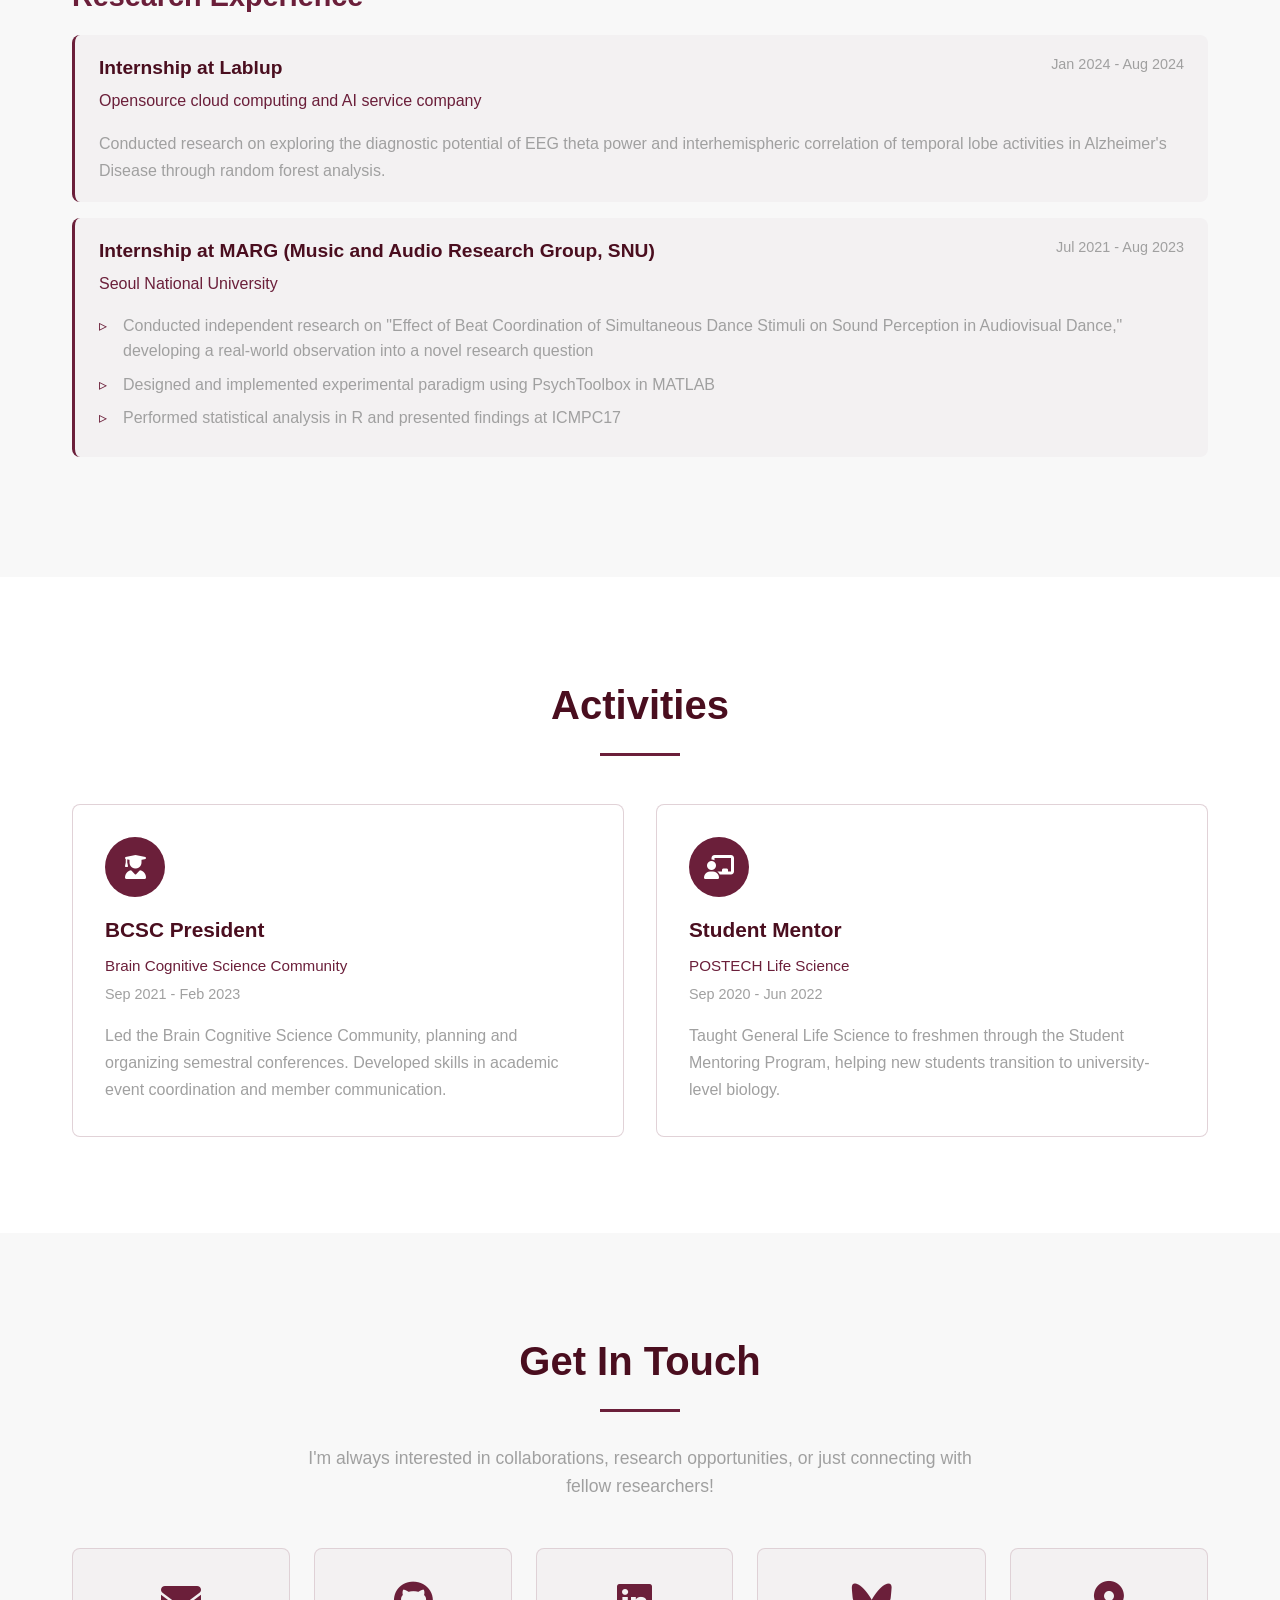
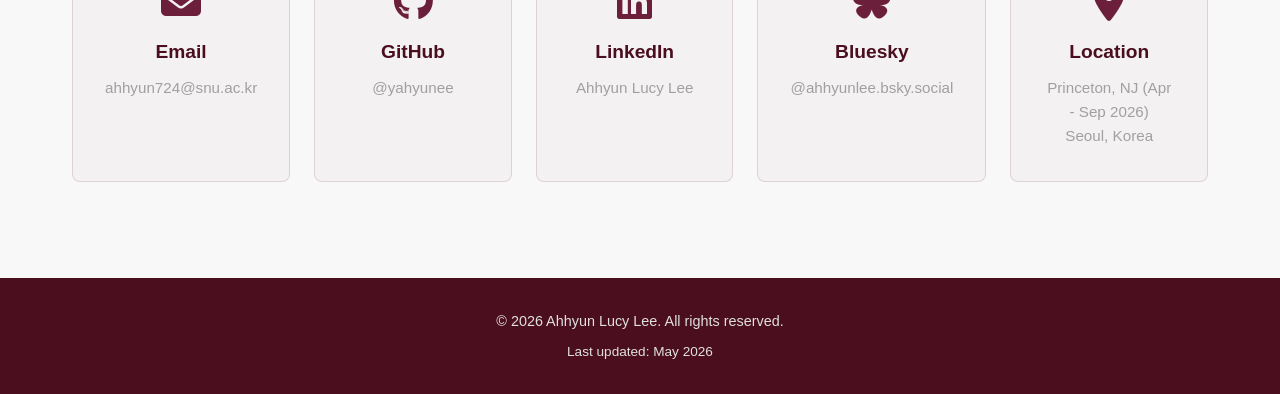
==== commit 44389ac7: "Add playful brain reveal prompt" ====
--- a/index.html
+++ b/index.html
@@ -43,6 +43,7 @@
             <div class="hero-image">
                 <button class="profile-photo-trigger" type="button" aria-label="View Ahhyun Lucy Lee's structural MRI" aria-expanded="false" aria-controls="brain-reveal-panel">
                     <img src="Image_graduation.png" alt="Ahhyun Lucy Lee" class="profile-photo">
+                    <span class="profile-click-hint">click me</span>
                 </button>
             </div>
         </div>
@@ -58,7 +59,10 @@
             <div class="about-content">
                 <div class="brain-reveal-panel" id="brain-reveal-panel" hidden>
                     <button class="brain-reveal-close" type="button" aria-label="Close brain scan">×</button>
-                    <img src="images/personal-fmri-anatomical.png" alt="Structural MRI views from Ahhyun Lucy Lee's fMRI pilot participation">
+                    <figure class="brain-reveal-content">
+                        <img src="images/personal-fmri-anatomical.png" alt="Structural MRI views from Ahhyun Lucy Lee's fMRI pilot participation">
+                        <figcaption>This is my brain. Say hi! <span aria-hidden="true">👋</span></figcaption>
+                    </figure>
                 </div>
 
                 <div class="education-timeline">
--- a/styles.css
+++ b/styles.css
@@ -193,11 +193,36 @@
 }
 
 .profile-photo-trigger {
+    position: relative;
+    display: inline-grid;
     padding: 0;
     border: 0;
     border-radius: 50%;
     background: transparent;
     cursor: pointer;
+}
+
+.profile-click-hint {
+    position: absolute;
+    left: 50%;
+    bottom: 0.75rem;
+    padding: 0.28rem 0.6rem;
+    border-radius: 999px;
+    background: rgba(74, 14, 31, 0.86);
+    color: var(--white);
+    font-size: 0.68rem;
+    font-weight: 600;
+    letter-spacing: 0.05em;
+    text-transform: uppercase;
+    transform: translateX(-50%);
+    transition: transform 0.25s ease, background-color 0.25s ease;
+    pointer-events: none;
+}
+
+.profile-photo-trigger:hover .profile-click-hint,
+.profile-photo-trigger:focus-visible .profile-click-hint {
+    background: var(--burgundy-medium);
+    transform: translateX(-50%) translateY(-2px);
 }
 
 .profile-photo-trigger:hover .profile-photo {
@@ -463,11 +488,24 @@
     display: none;
 }
 
-.brain-reveal-panel img {
+.brain-reveal-content {
+    margin: 0;
+    text-align: center;
+}
+
+.brain-reveal-content img {
+    display: block;
     max-width: min(960px, 92vw);
-    max-height: 82vh;
+    max-height: 76vh;
     border-radius: 8px;
     box-shadow: 0 20px 60px rgba(0, 0, 0, 0.45);
+}
+
+.brain-reveal-content figcaption {
+    margin-top: 1rem;
+    color: var(--white);
+    font-size: clamp(1rem, 2vw, 1.35rem);
+    font-weight: 600;
 }
 
 .brain-reveal-close {
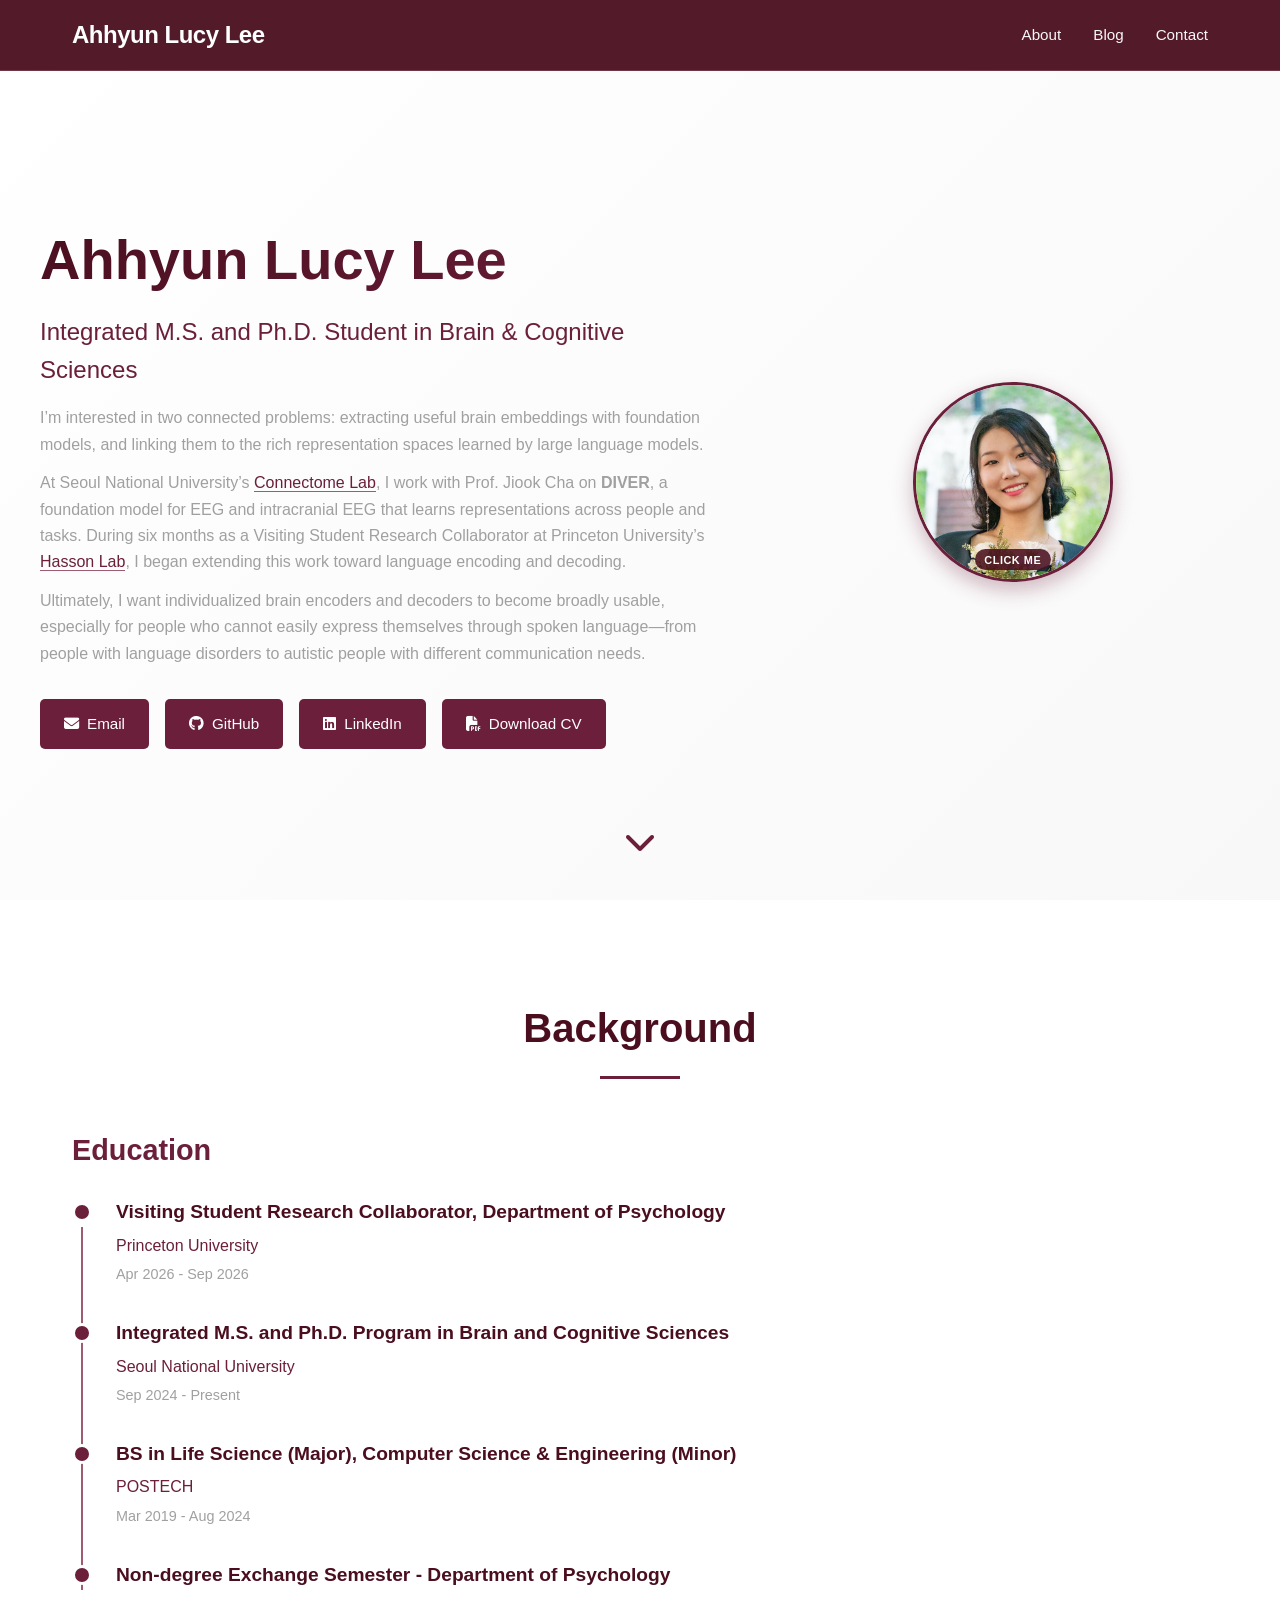
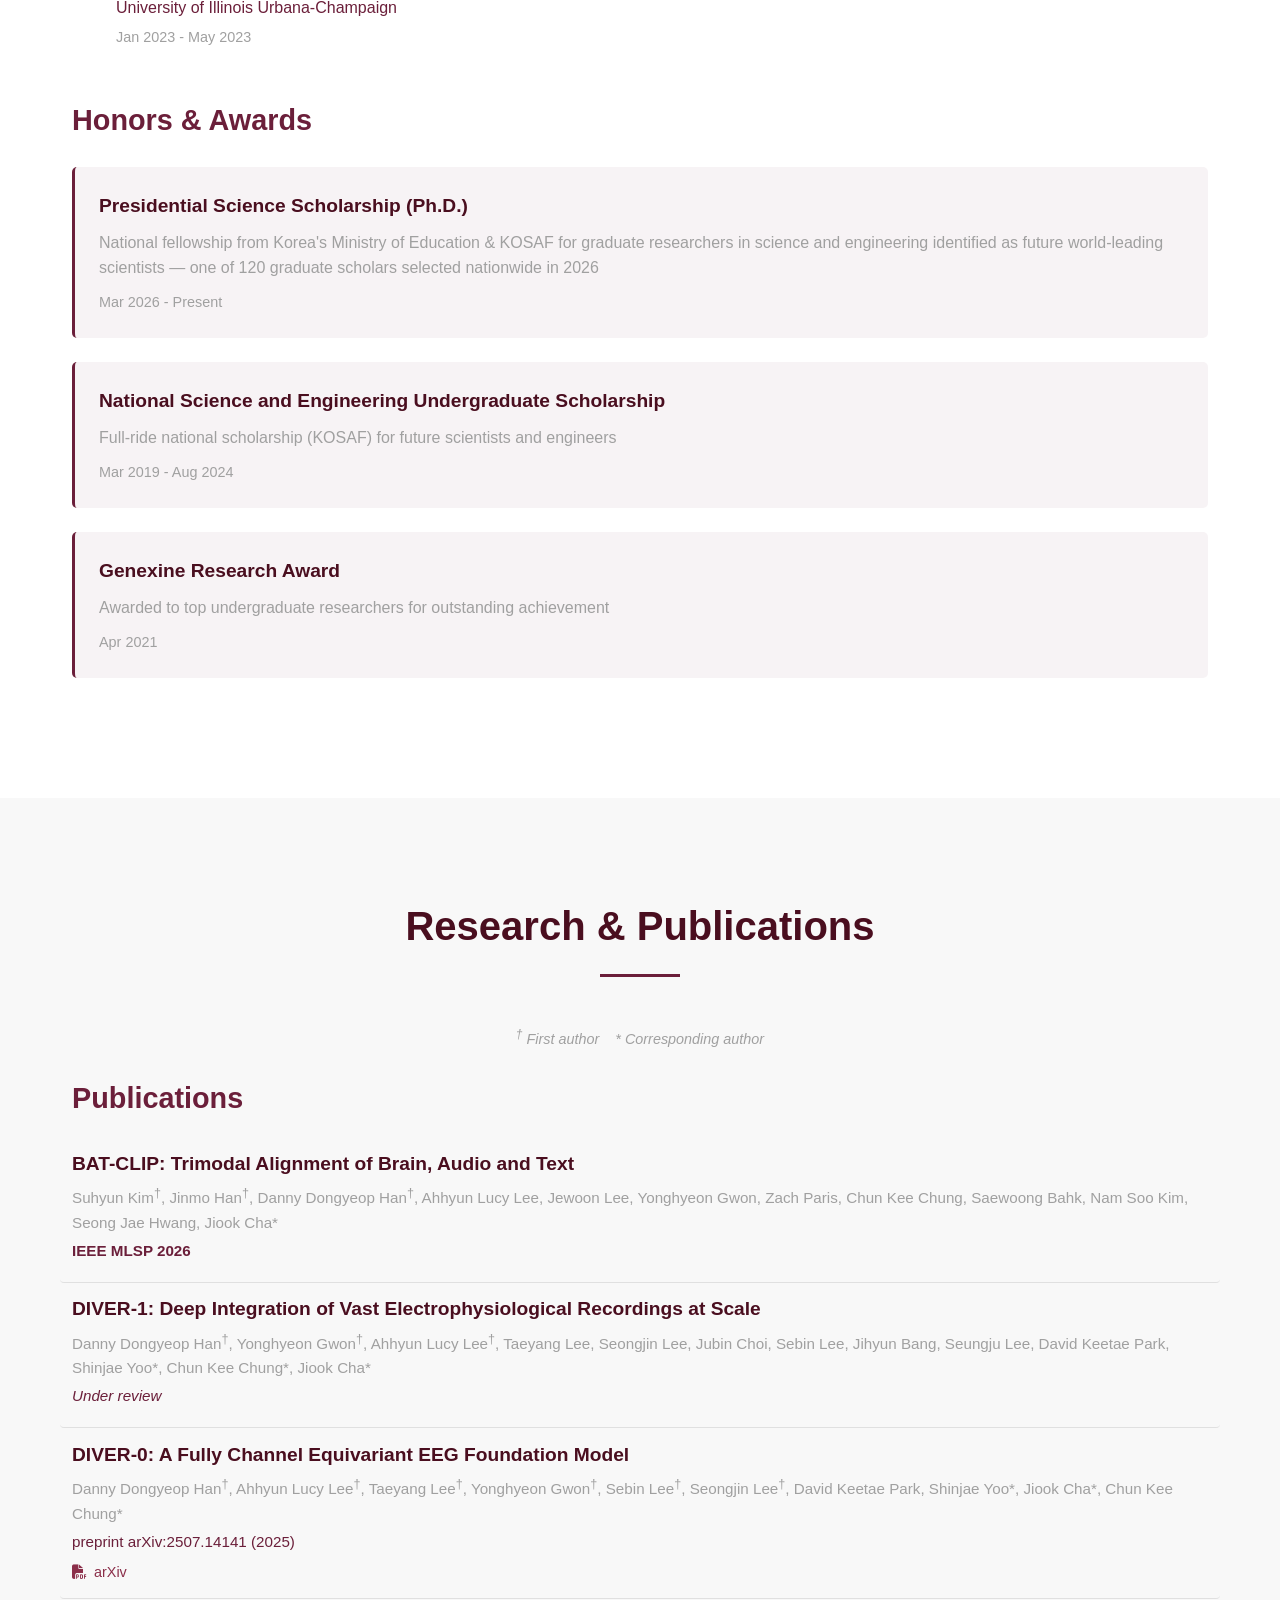
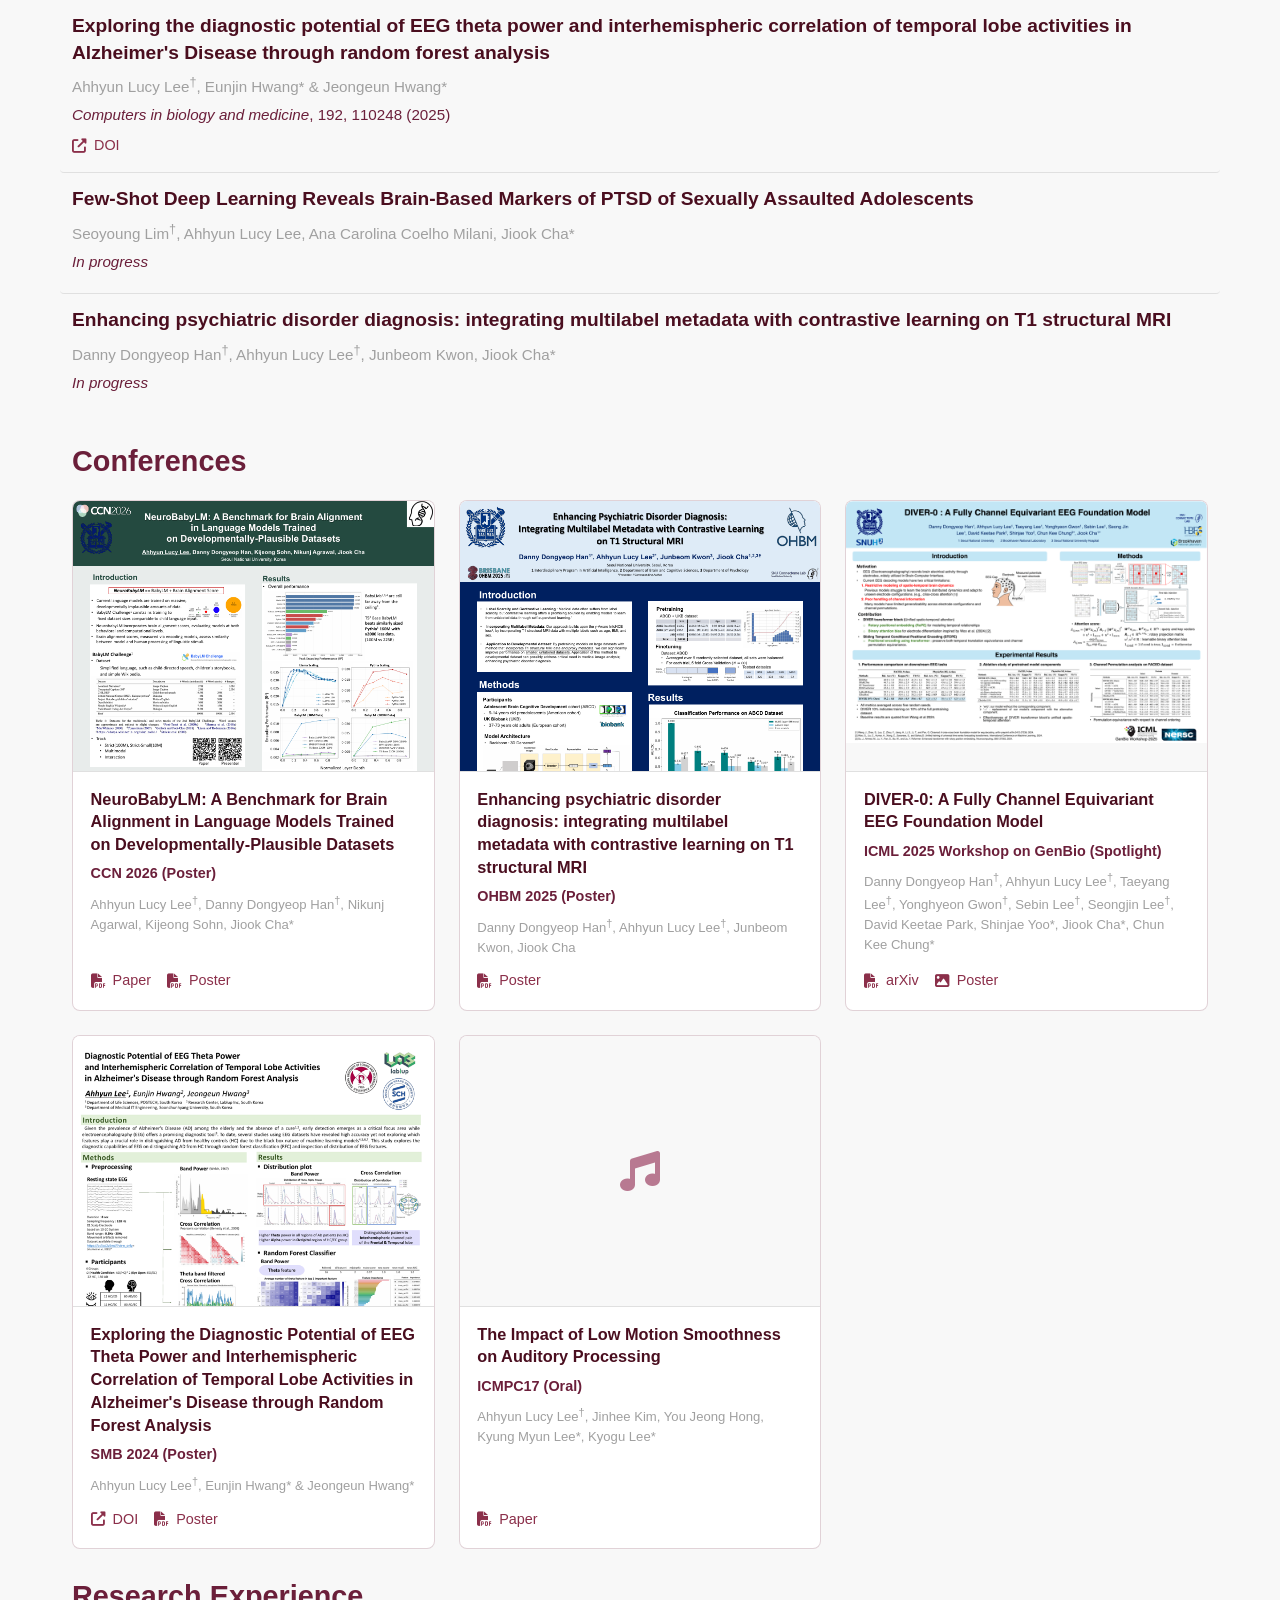
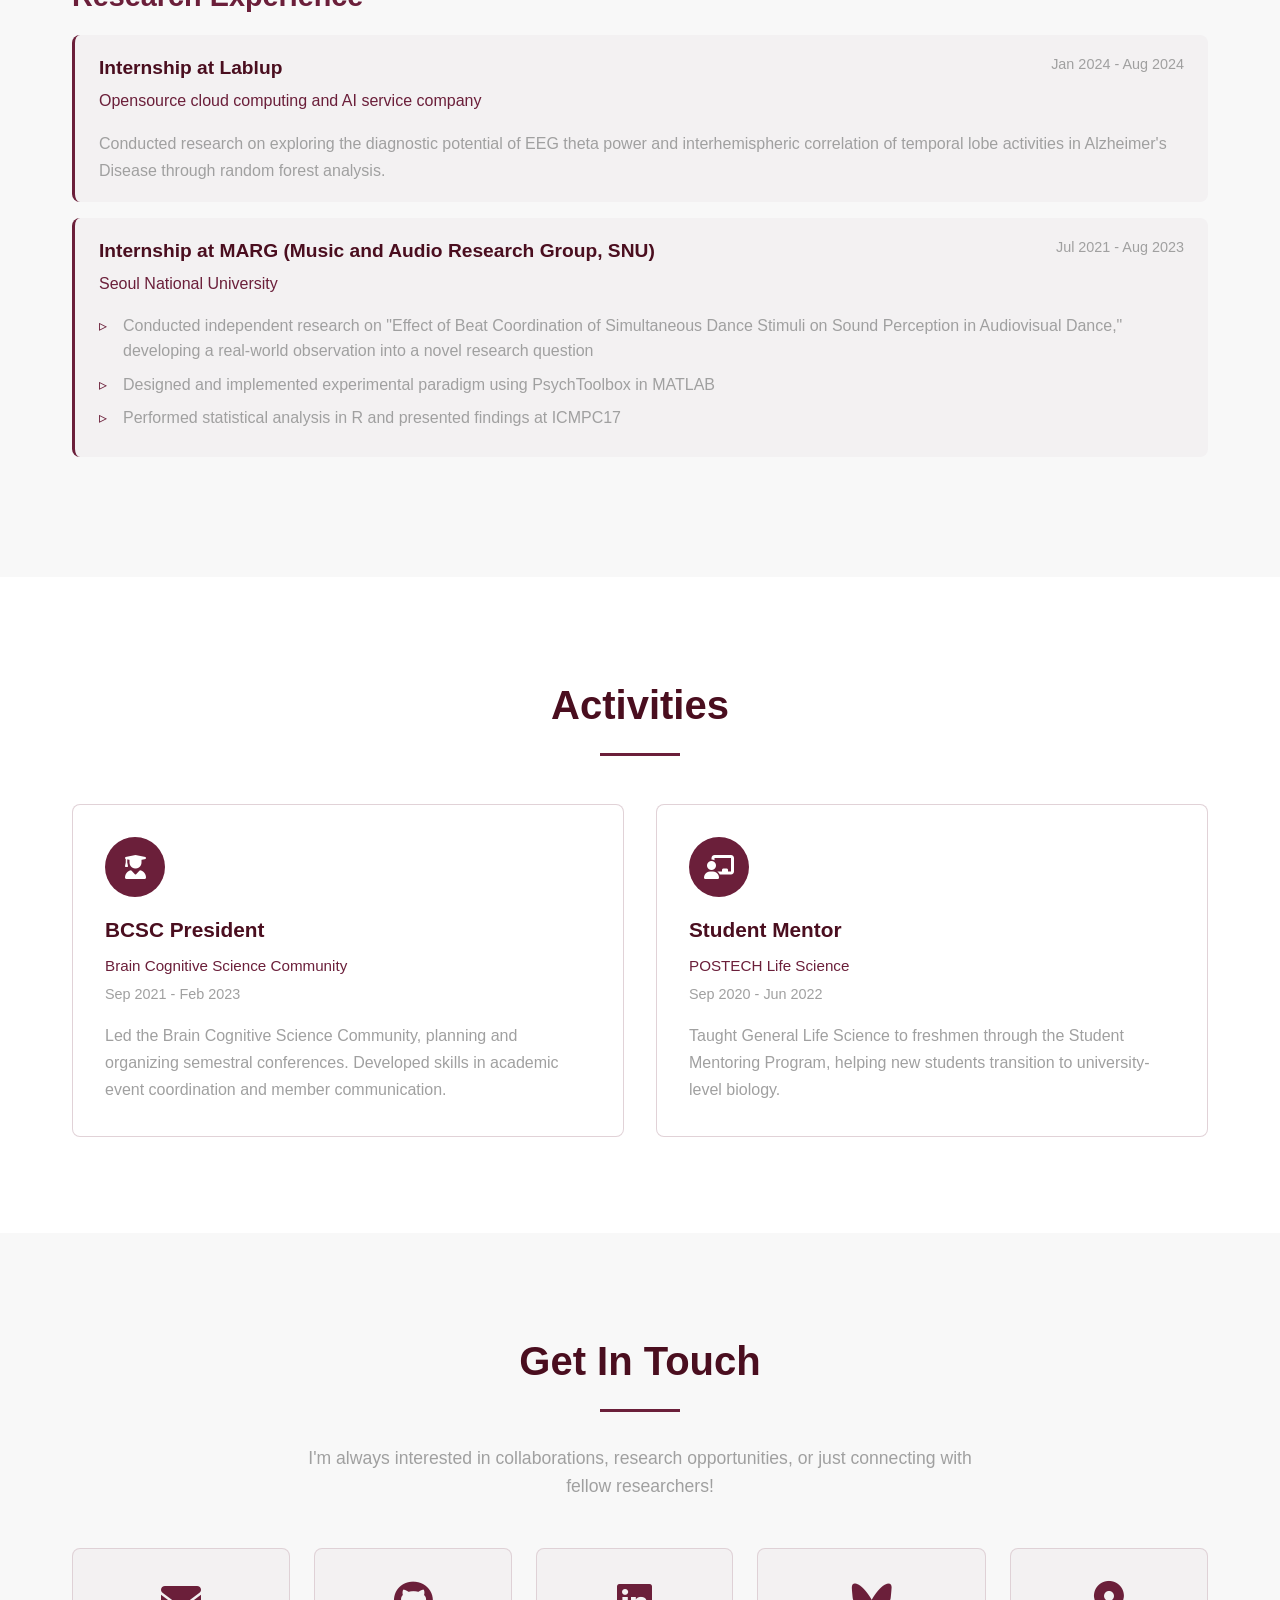
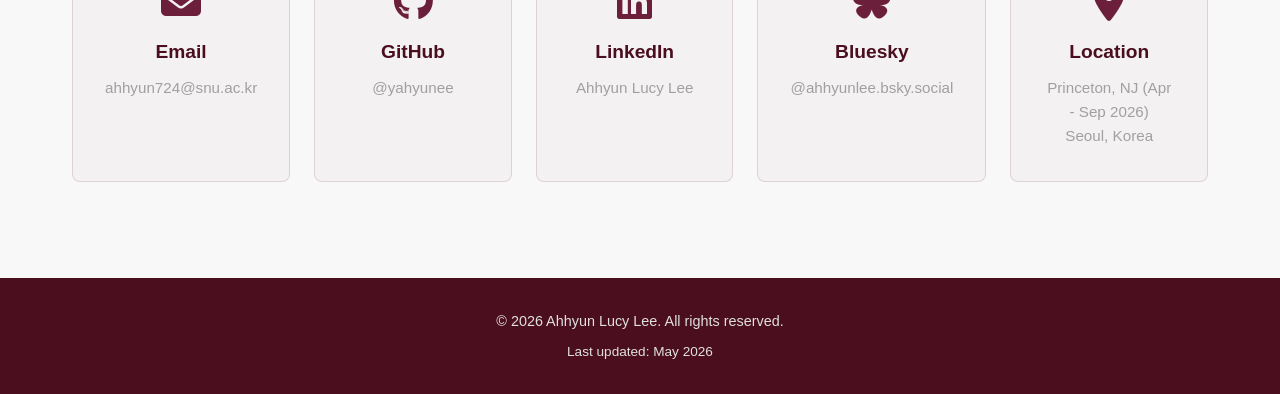
==== commit a26a69a6: "Add DIVER-0 and SMB poster links" ====
--- a/index.html
+++ b/index.html
@@ -201,24 +201,30 @@
                         </div>
                     </div>
                     <div class="conf-card">
-                        <div class="conf-thumb conf-thumb--empty"><i class="fas fa-microphone-lines"></i></div>
+                        <a href="papers/ICML2025_DIVER0_poster.png" target="_blank" class="conf-thumb conf-thumb--contain">
+                            <img src="papers/thumbs/icml2025-diver0.png" alt="DIVER-0 poster presented at the ICML 2025 GenBio Workshop" loading="lazy">
+                        </a>
                         <div class="conf-body">
                             <h4 class="conf-title">DIVER-0: A Fully Channel Equivariant EEG Foundation Model</h4>
                             <p class="conf-venue">ICML 2025 Workshop on GenBio (Spotlight)</p>
                             <p class="conf-authors">Danny Dongyeop Han<sup>†</sup>, Ahhyun Lucy Lee<sup>†</sup>, Taeyang Lee<sup>†</sup>, Yonghyeon Gwon<sup>†</sup>, Sebin Lee<sup>†</sup>, Seongjin Lee<sup>†</sup>, David Keetae Park, Shinjae Yoo*, Jiook Cha*, Chun Kee Chung*</p>
                             <div class="conf-links">
                                 <a href="https://arxiv.org/abs/2507.14141" target="_blank" class="research-link"><i class="fas fa-file-pdf"></i> arXiv</a>
-                            </div>
-                        </div>
-                    </div>
-                    <div class="conf-card">
-                        <div class="conf-thumb conf-thumb--empty"><i class="fas fa-chart-column"></i></div>
+                                <a href="papers/ICML2025_DIVER0_poster.png" target="_blank" class="research-link"><i class="fas fa-image"></i> Poster</a>
+                            </div>
+                        </div>
+                    </div>
+                    <div class="conf-card">
+                        <a href="papers/SMB2024_EEG_AD_poster.pdf" target="_blank" class="conf-thumb">
+                            <img src="papers/thumbs/smb2024-eeg-ad.png" alt="EEG and Alzheimer's disease poster presented at SMB 2024" loading="lazy">
+                        </a>
                         <div class="conf-body">
                             <h4 class="conf-title">Exploring the Diagnostic Potential of EEG Theta Power and Interhemispheric Correlation of Temporal Lobe Activities in Alzheimer's Disease through Random Forest Analysis</h4>
                             <p class="conf-venue">SMB 2024 (Poster)</p>
                             <p class="conf-authors">Ahhyun Lucy Lee<sup>†</sup>, Eunjin Hwang* &amp; Jeongeun Hwang*</p>
                             <div class="conf-links">
                                 <a href="https://doi.org/10.1016/j.compbiomed.2025.110248" target="_blank" class="research-link"><i class="fas fa-external-link-alt"></i> DOI</a>
+                                <a href="papers/SMB2024_EEG_AD_poster.pdf" target="_blank" class="research-link"><i class="fas fa-file-pdf"></i> Poster</a>
                             </div>
                         </div>
                     </div>
--- a/styles.css
+++ b/styles.css
@@ -1101,6 +1101,10 @@
     display: block;
 }
 
+.conf-thumb--contain img {
+    object-fit: contain;
+}
+
 .conf-thumb--empty {
     display: flex;
     align-items: center;
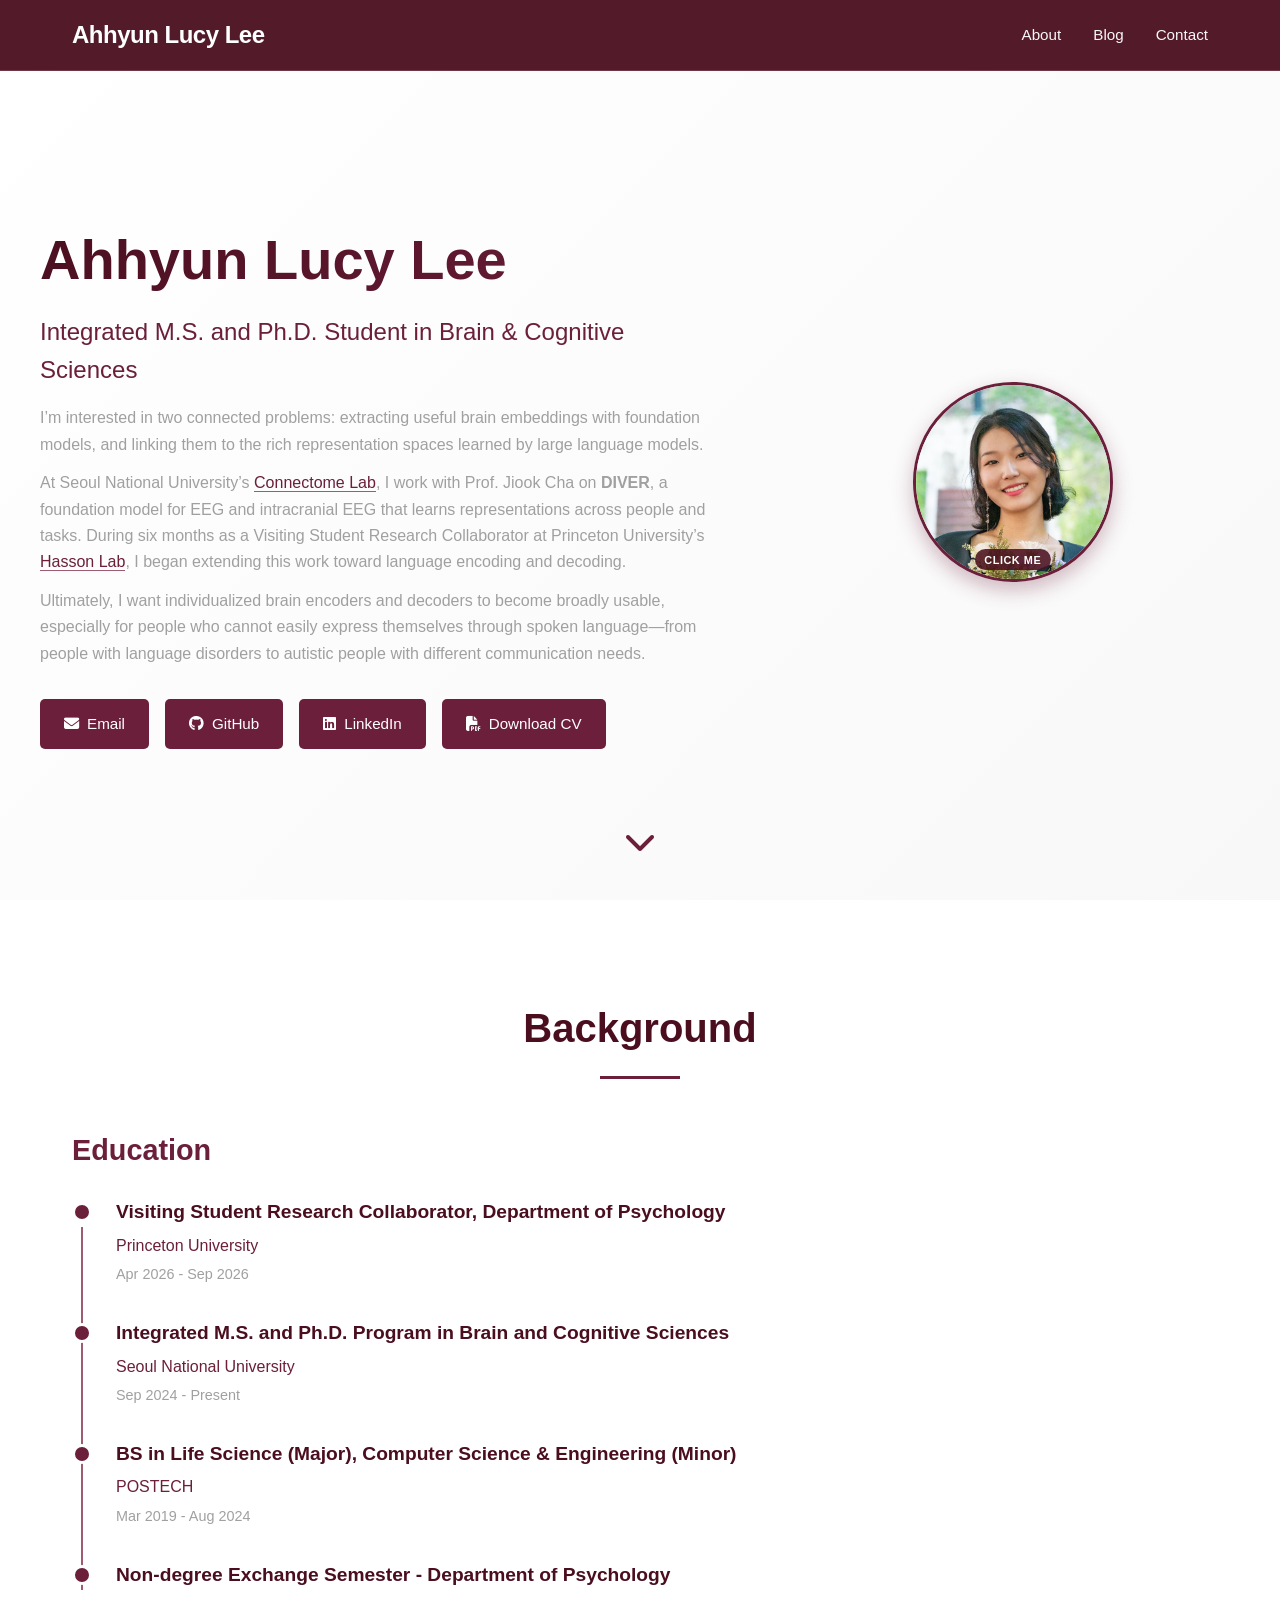
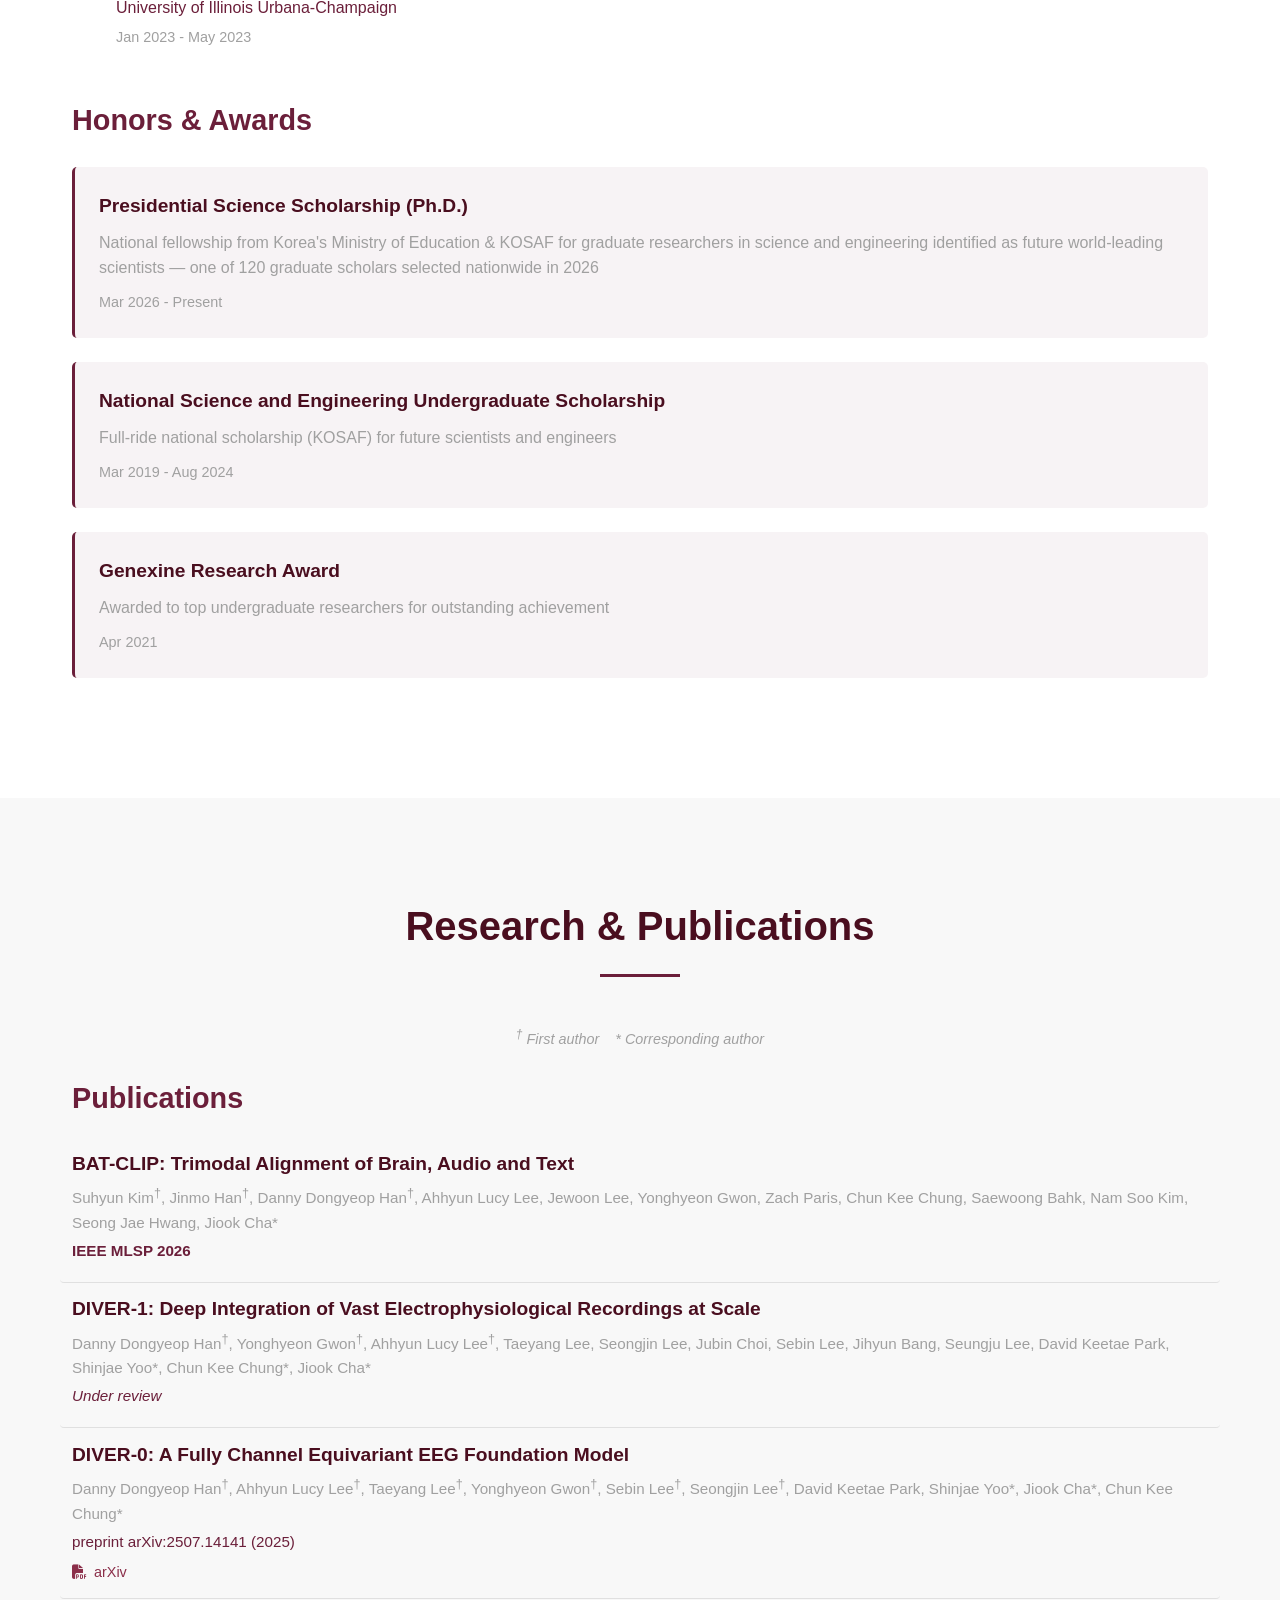
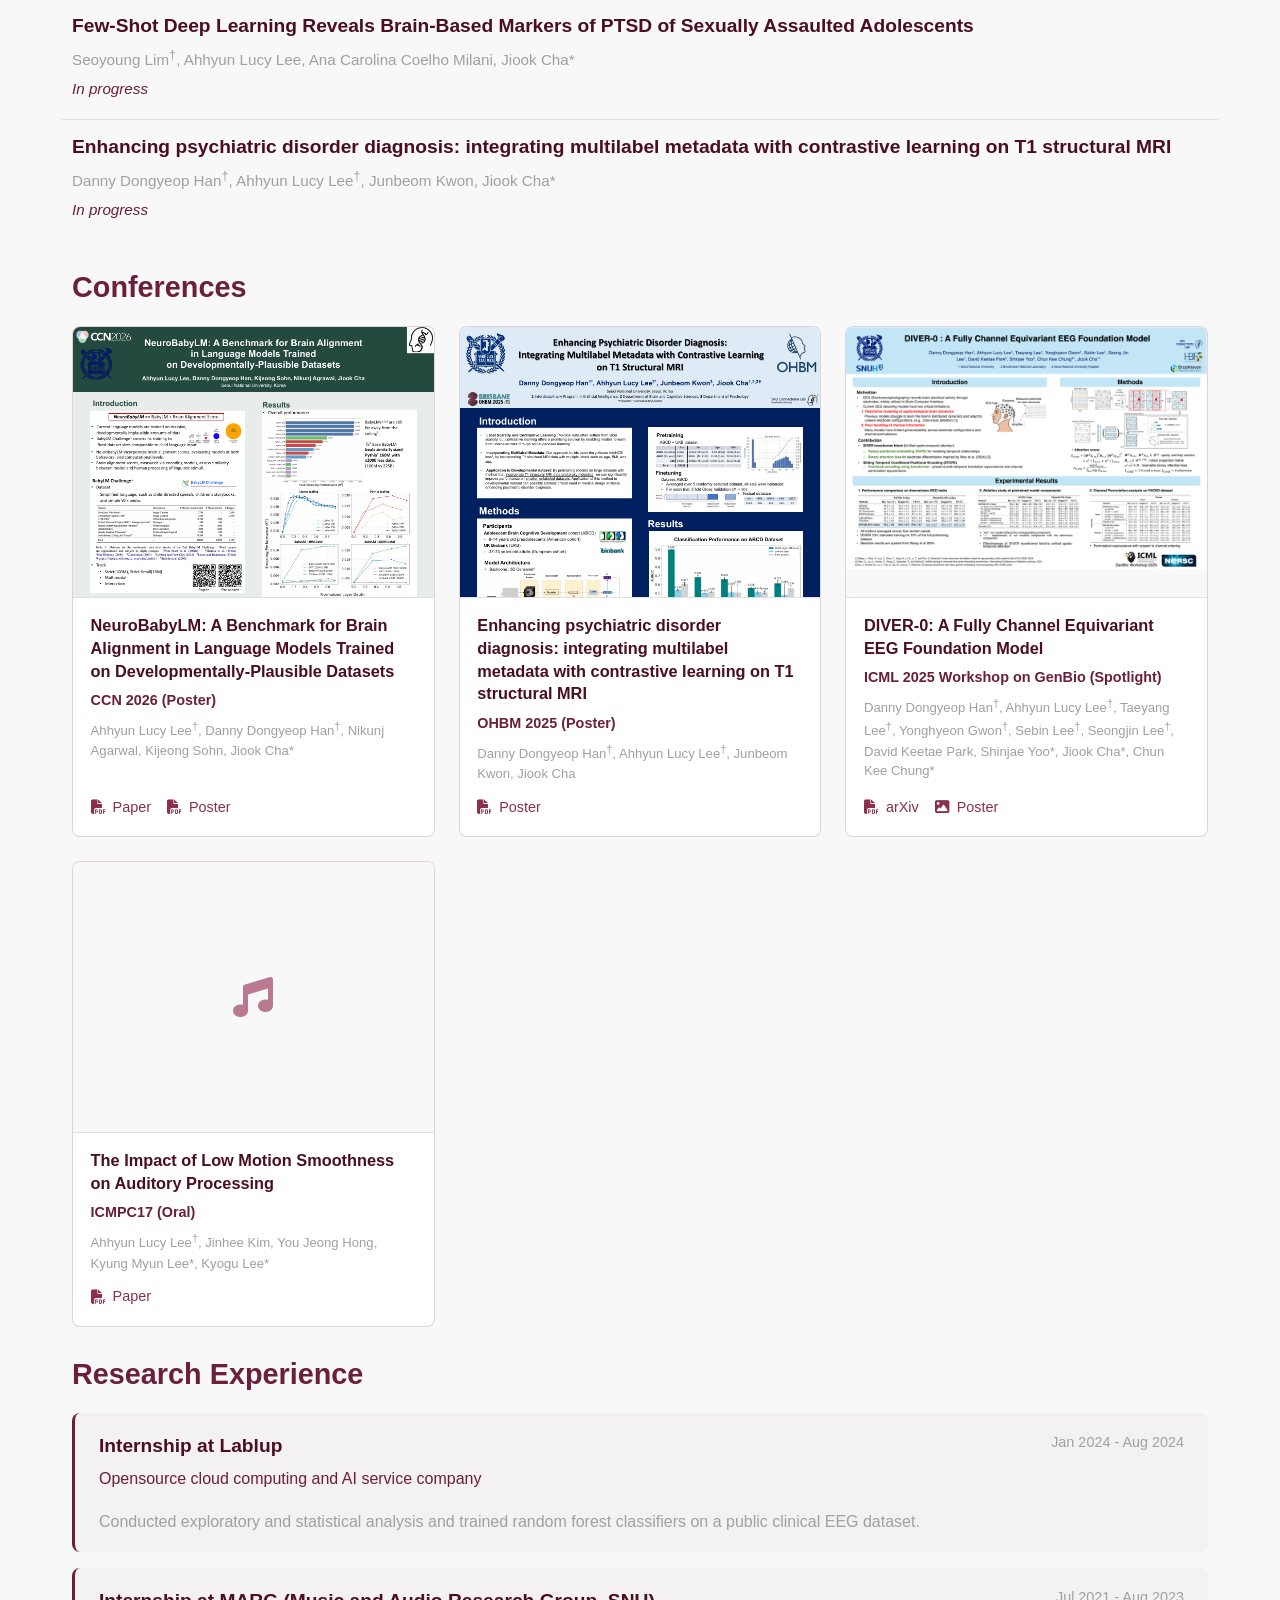
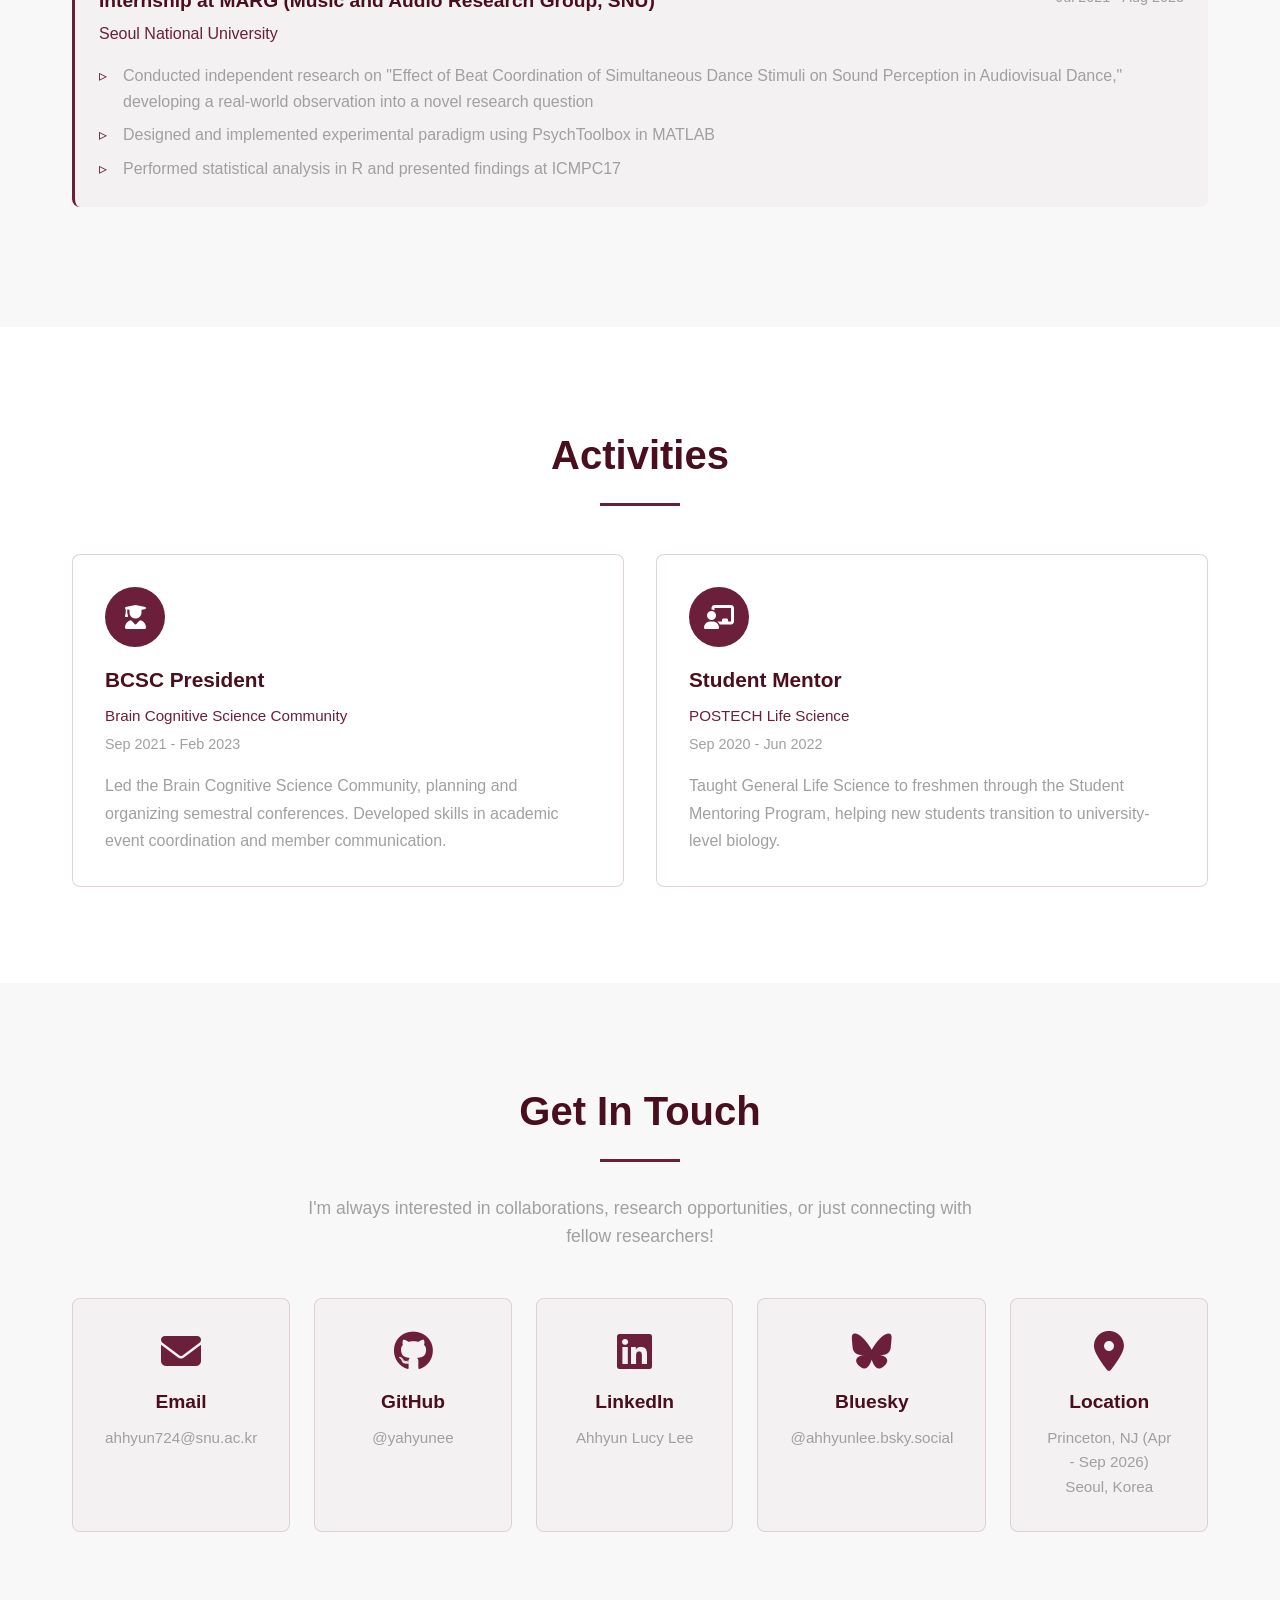
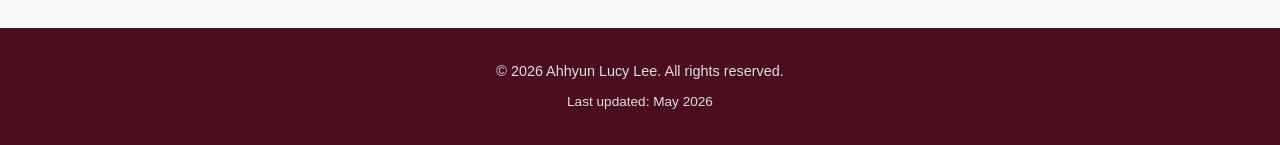
==== commit f6c6afc6: "Remove retracted Comp Biol Med 2025 article and its SMB 2024 poster Elsevier retraction notice recei" ====
--- a/index.html
+++ b/index.html
@@ -151,14 +151,6 @@
                     </a>
                 </div>
                 <div class="research-item">
-                    <h4 class="research-title">Exploring the diagnostic potential of EEG theta power and interhemispheric correlation of temporal lobe activities in Alzheimer's Disease through random forest analysis</h4>
-                    <p class="research-authors">Ahhyun Lucy Lee<sup>†</sup>, Eunjin Hwang* & Jeongeun Hwang*</p>
-                    <p class="research-venue"><em>Computers in biology and medicine</em>, 192, 110248 (2025)</p>
-                    <a href="https://doi.org/10.1016/j.compbiomed.2025.110248" target="_blank" class="research-link">
-                        <i class="fas fa-external-link-alt"></i> DOI
-                    </a>
-                </div>
-                <div class="research-item">
                     <h4 class="research-title">Few-Shot Deep Learning Reveals Brain-Based Markers of PTSD of Sexually Assaulted Adolescents</h4>
                     <p class="research-authors">Seoyoung Lim<sup>†</sup>, Ahhyun Lucy Lee, Ana Carolina Coelho Milani, Jiook Cha*</p>
                     <p class="research-venue"><em>In progress</em></p>
@@ -215,20 +207,6 @@
                         </div>
                     </div>
                     <div class="conf-card">
-                        <a href="papers/SMB2024_EEG_AD_poster.pdf" target="_blank" class="conf-thumb">
-                            <img src="papers/thumbs/smb2024-eeg-ad.png" alt="EEG and Alzheimer's disease poster presented at SMB 2024" loading="lazy">
-                        </a>
-                        <div class="conf-body">
-                            <h4 class="conf-title">Exploring the Diagnostic Potential of EEG Theta Power and Interhemispheric Correlation of Temporal Lobe Activities in Alzheimer's Disease through Random Forest Analysis</h4>
-                            <p class="conf-venue">SMB 2024 (Poster)</p>
-                            <p class="conf-authors">Ahhyun Lucy Lee<sup>†</sup>, Eunjin Hwang* &amp; Jeongeun Hwang*</p>
-                            <div class="conf-links">
-                                <a href="https://doi.org/10.1016/j.compbiomed.2025.110248" target="_blank" class="research-link"><i class="fas fa-external-link-alt"></i> DOI</a>
-                                <a href="papers/SMB2024_EEG_AD_poster.pdf" target="_blank" class="research-link"><i class="fas fa-file-pdf"></i> Poster</a>
-                            </div>
-                        </div>
-                    </div>
-                    <div class="conf-card">
                         <div class="conf-thumb conf-thumb--empty"><i class="fas fa-music"></i></div>
                         <div class="conf-body">
                             <h4 class="conf-title">The Impact of Low Motion Smoothness on Auditory Processing</h4>
@@ -252,7 +230,7 @@
                         </div>
                         <span class="period">Jan 2024 - Aug 2024</span>
                     </div>
-                    <p class="experience-desc">Conducted research on exploring the diagnostic potential of EEG theta power and interhemispheric correlation of temporal lobe activities in Alzheimer's Disease through random forest analysis.</p>
+                    <p class="experience-desc">Conducted exploratory and statistical analysis and trained random forest classifiers on a public clinical EEG dataset.</p>
                 </div>
                 <div class="experience-item">
                     <div class="experience-header">
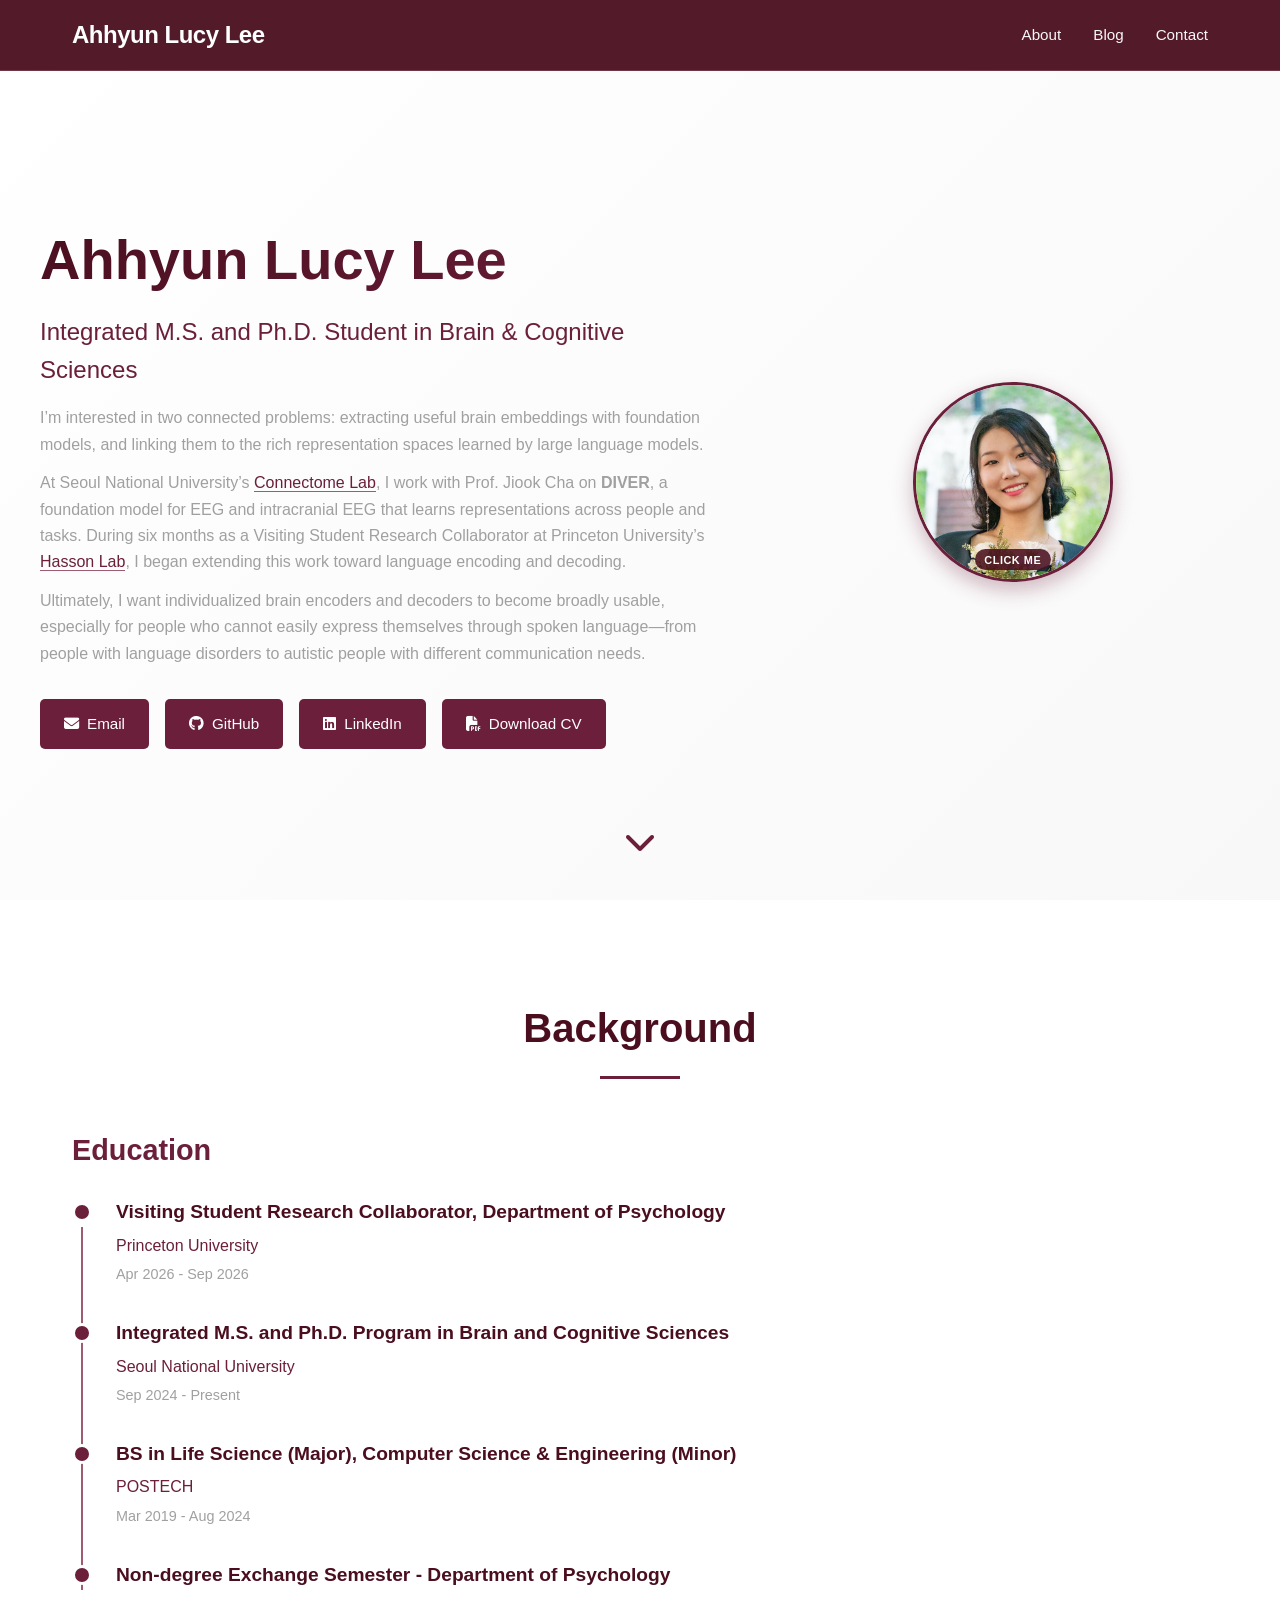
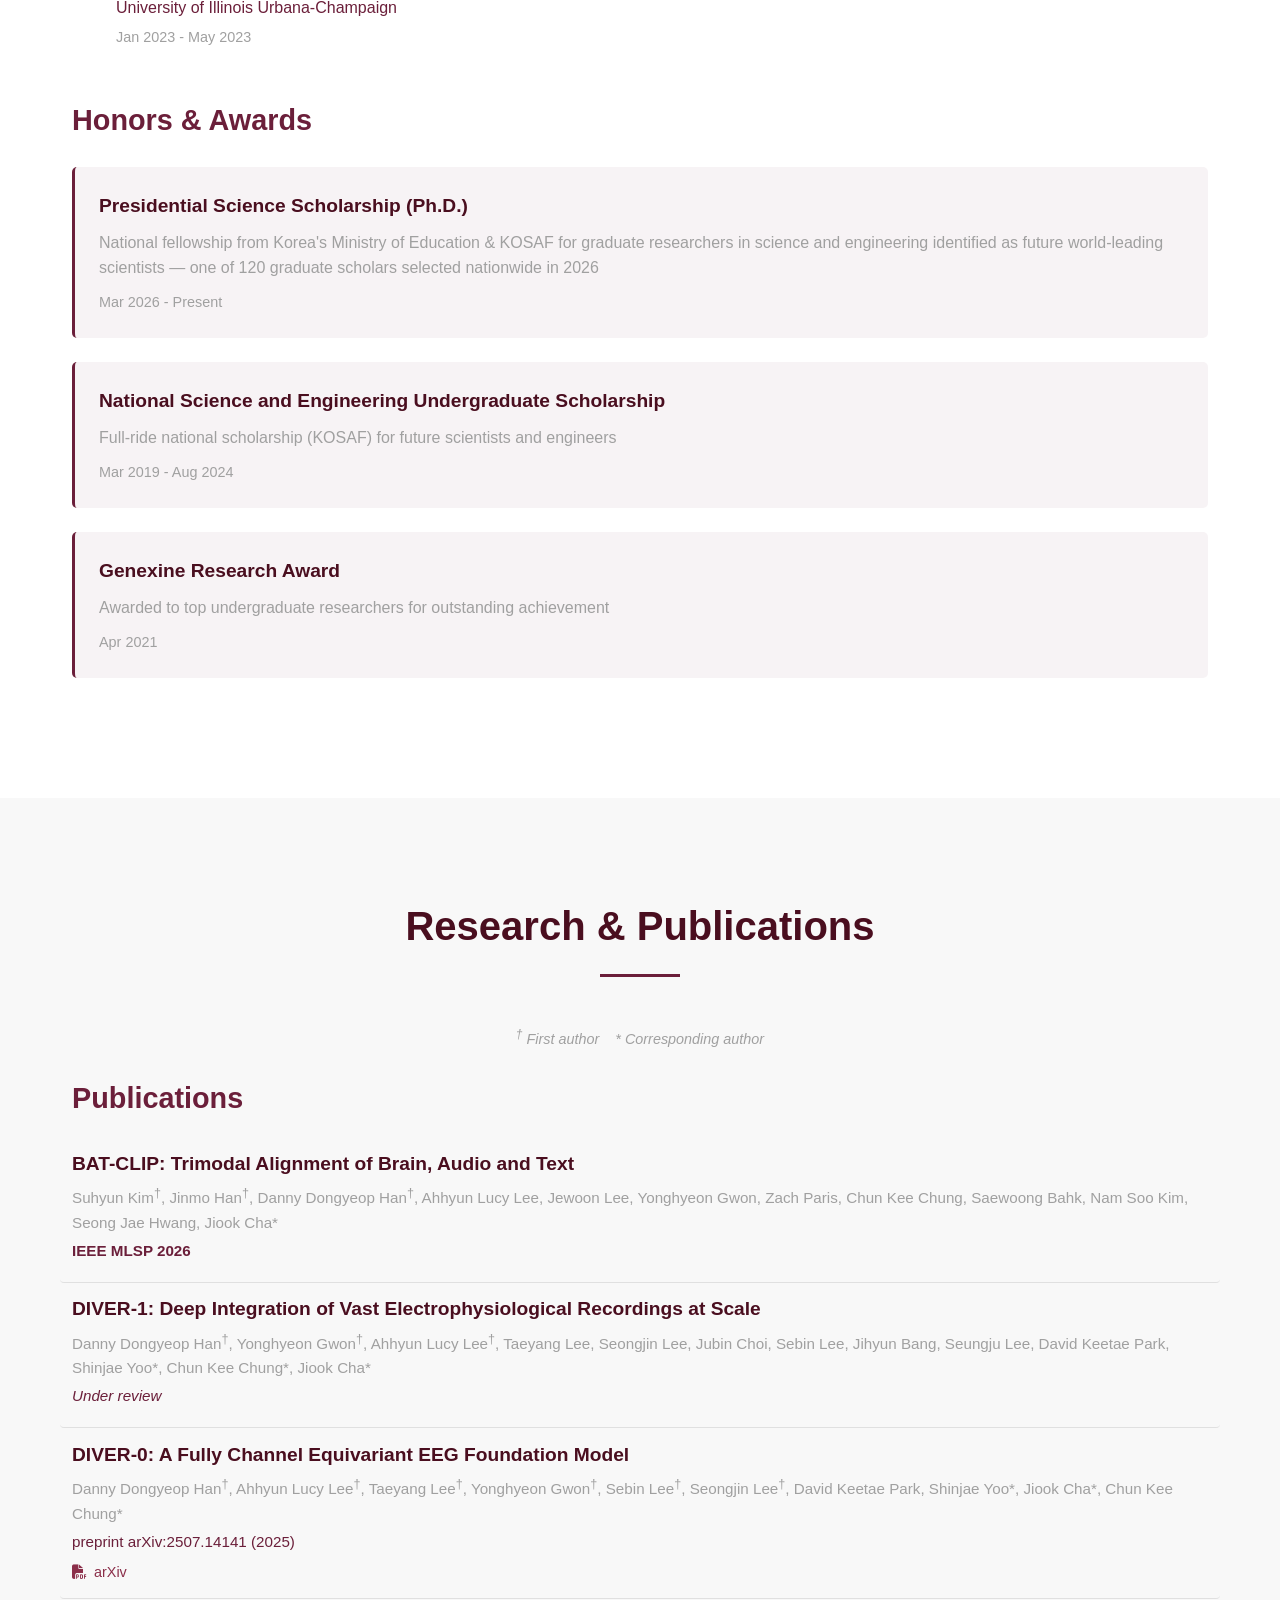
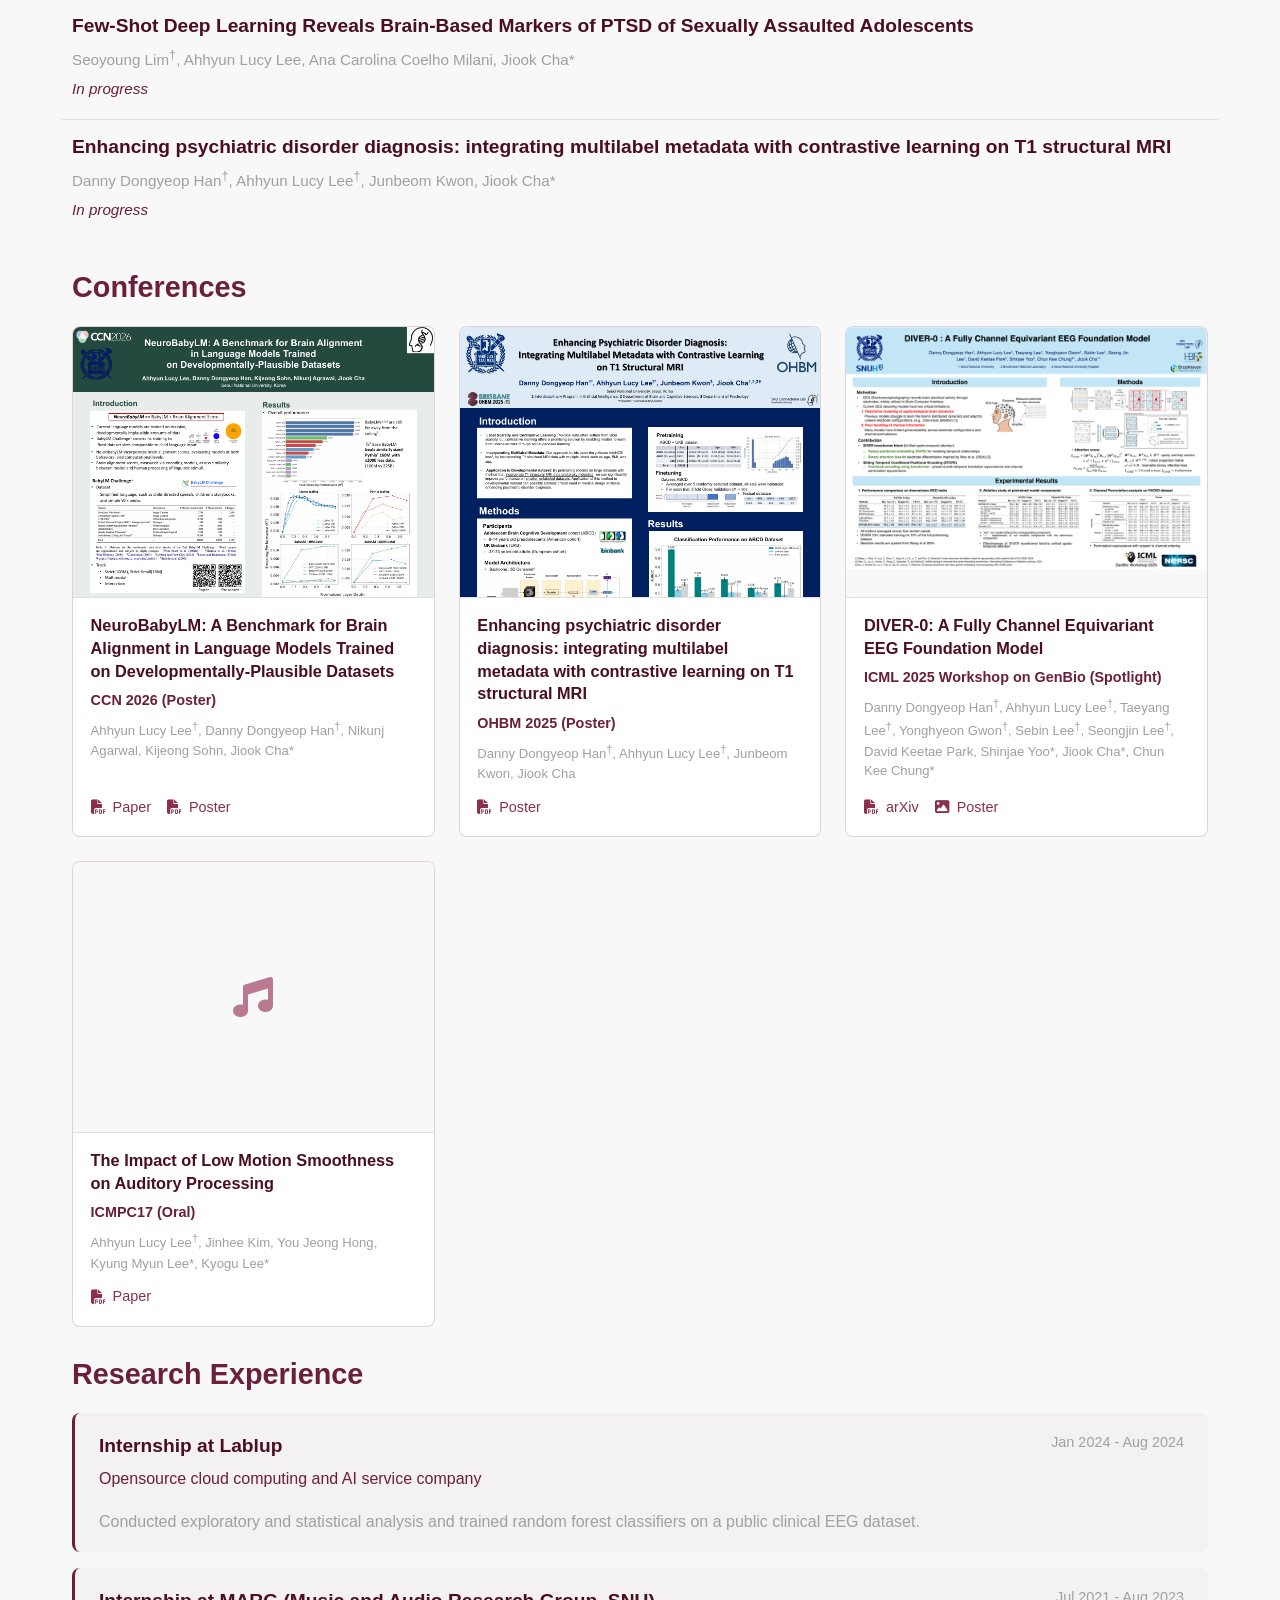
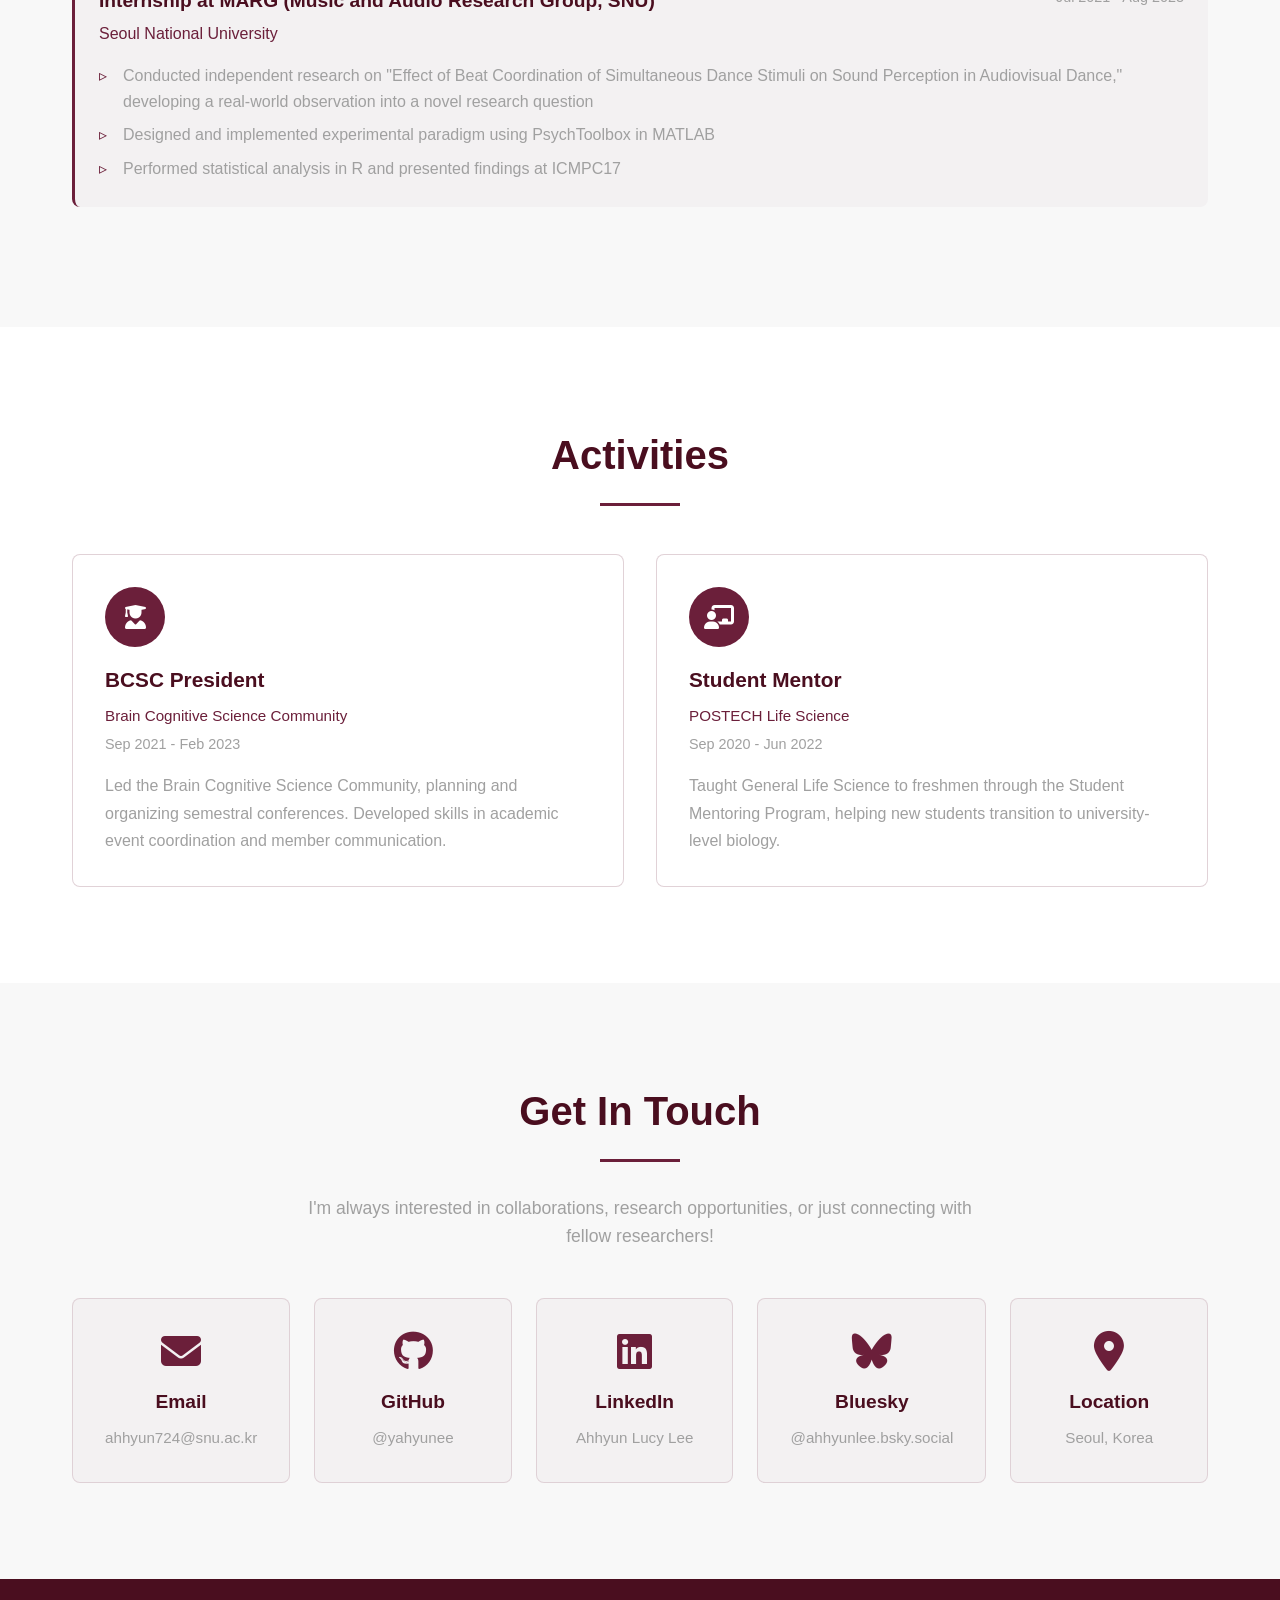
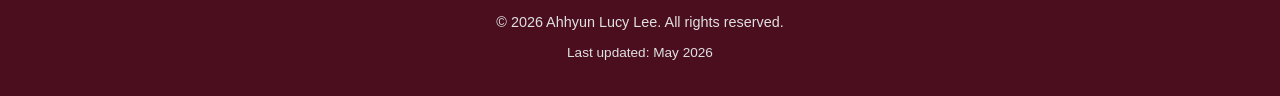
==== commit b035f57e: "Update downloadable CV to current build; simplify contact location Replaces the Aug 8 CV PDF, which " ====
--- a/index.html
+++ b/index.html
@@ -317,7 +317,7 @@
                 <div class="contact-card">
                     <i class="fas fa-map-marker-alt"></i>
                     <h3>Location</h3>
-                    <p>Princeton, NJ (Apr - Sep 2026)<br>Seoul, Korea</p>
+                    <p>Seoul, Korea</p>
                 </div>
             </div>
         </div>
